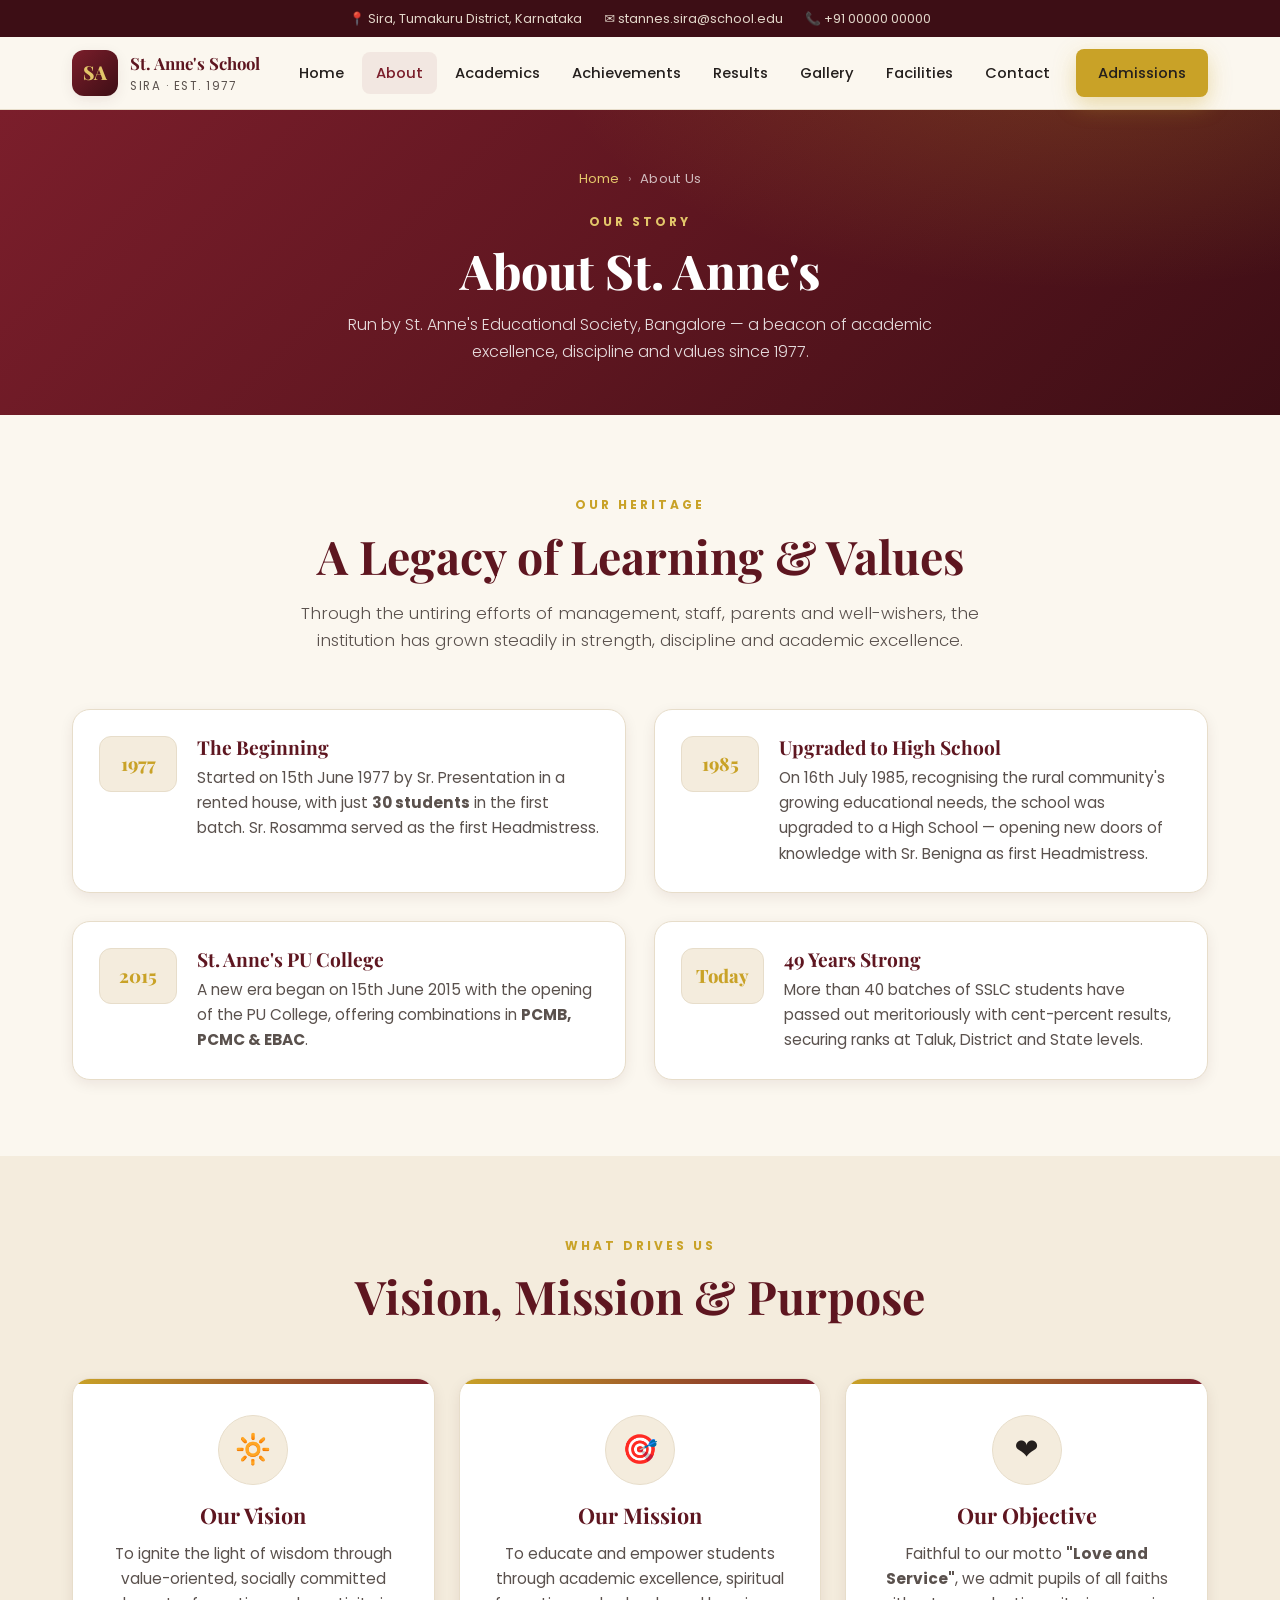
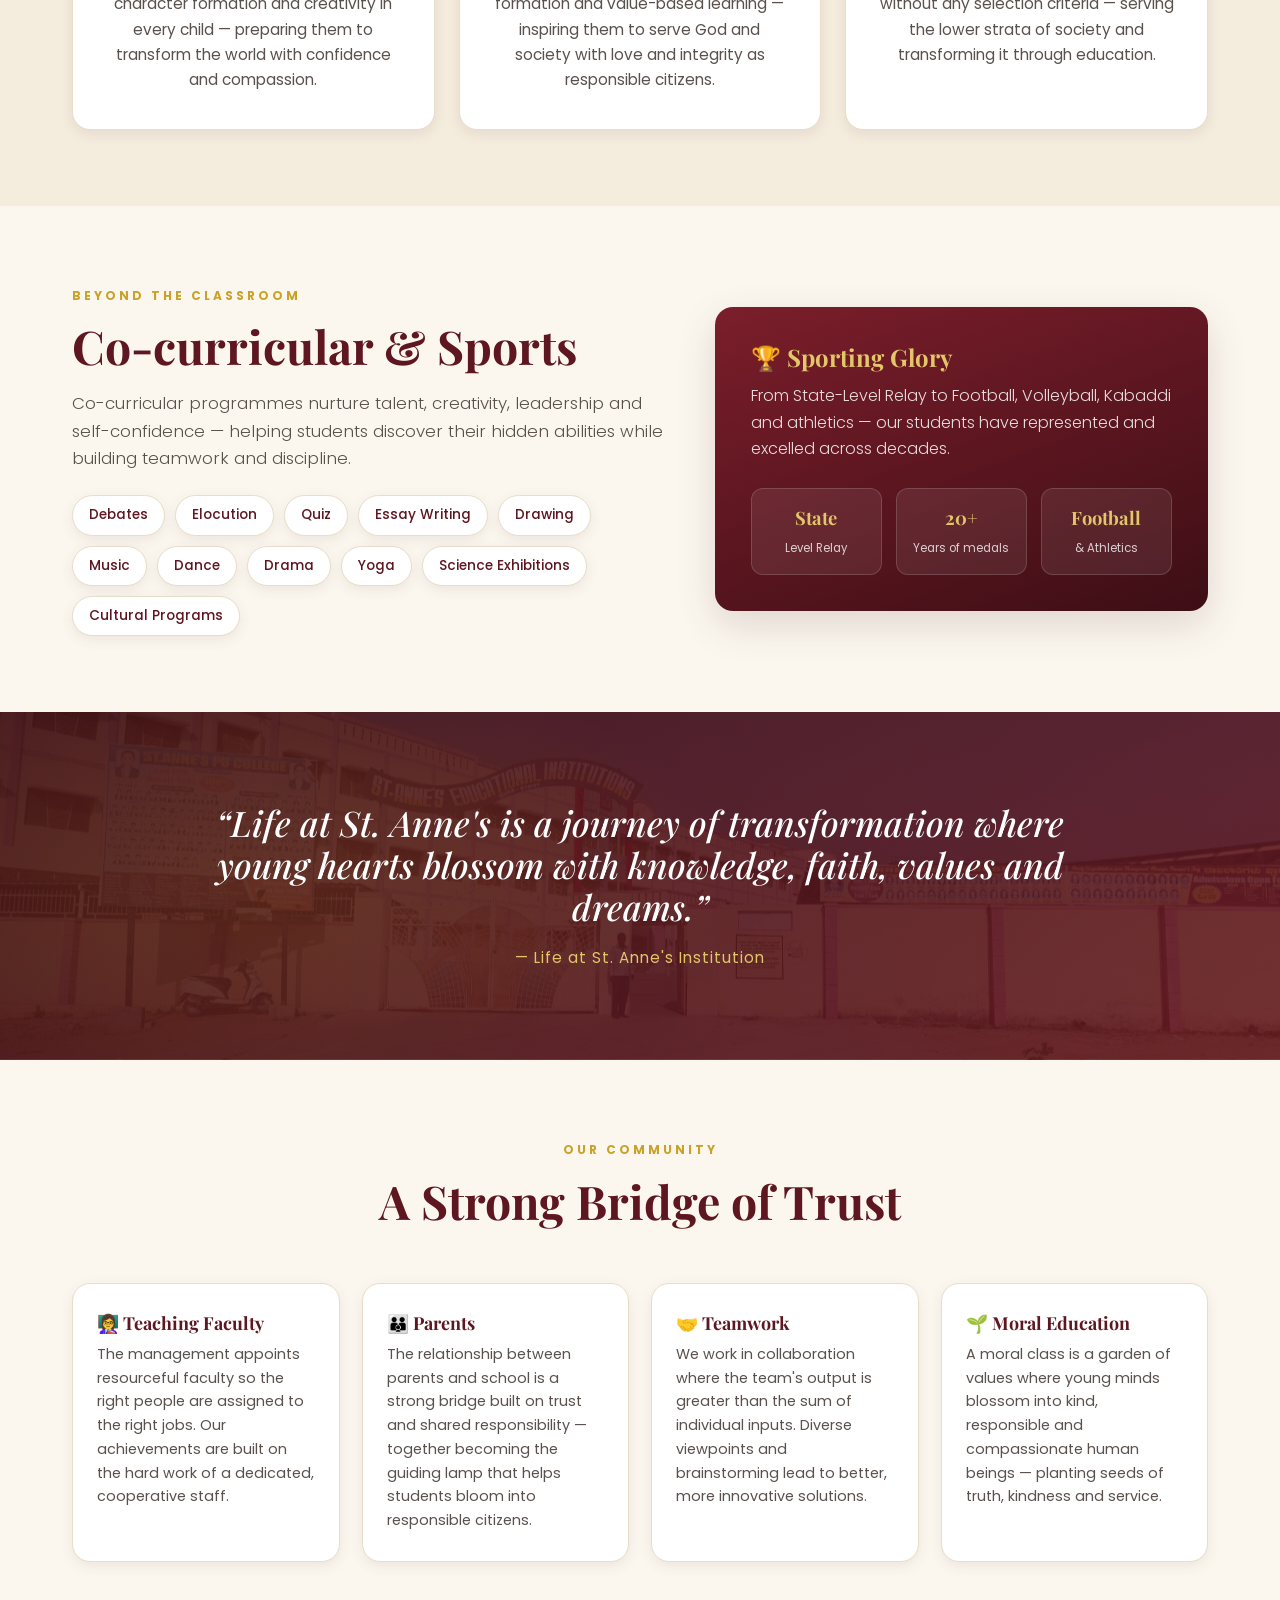
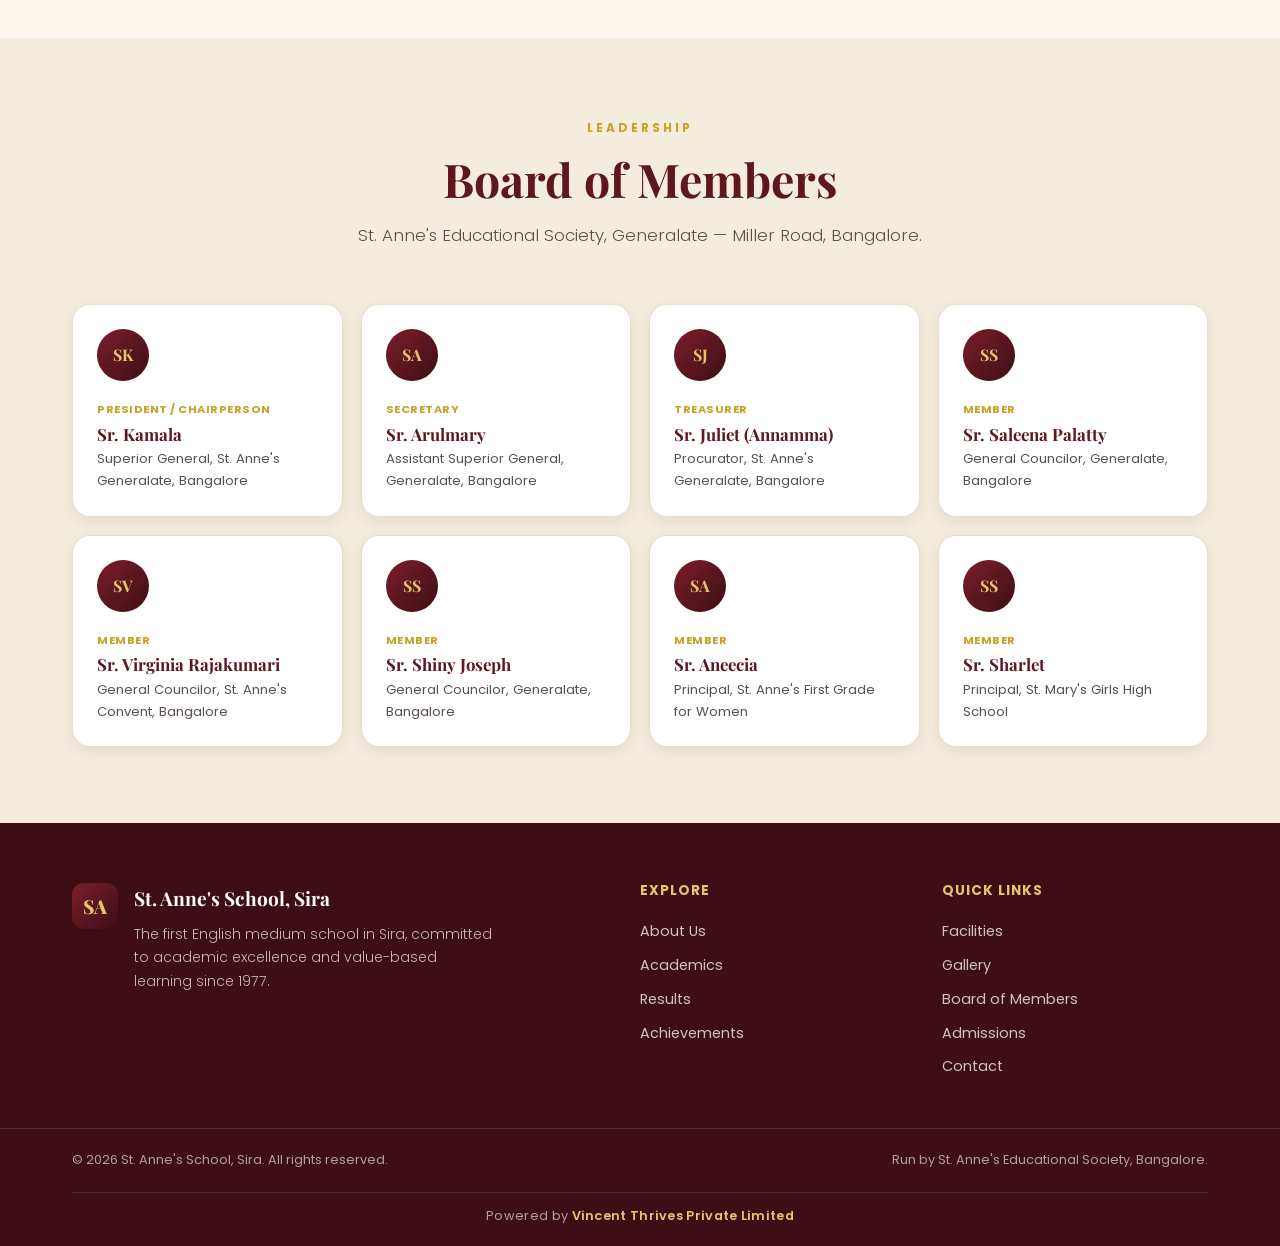
==== about.html @ 5caf05af "Shorten home into a concise landing; add dedicated About page - New about.html holds History, Vision" ====
<!DOCTYPE html>
<html lang="en">
<head>
  <meta charset="UTF-8" />
  <meta name="viewport" content="width=device-width, initial-scale=1.0" />
  <meta name="description" content="About St. Anne's School, Sira — our history since 1977, vision and mission, co-curricular life, community and board of members." />
  <meta name="theme-color" content="#7B1E2B" />
  <title>About Us | St. Anne's School, Sira</title>

  <link rel="icon" href="images/favicon.svg" type="image/svg+xml" />
  <link rel="preconnect" href="https://fonts.googleapis.com" />
  <link rel="preconnect" href="https://fonts.gstatic.com" crossorigin />
  <link href="https://fonts.googleapis.com/css2?family=Playfair+Display:wght@500;600;700;800&family=Poppins:wght@300;400;500;600;700&display=swap" rel="stylesheet" />
  <link rel="stylesheet" href="styles.css" />
</head>
<body>

  <div id="site-header"></div>

  <!-- ===== Page banner ===== -->
  <section class="page-banner">
    <div class="container">
      <nav class="crumb"><a href="index.html">Home</a><span>›</span>About Us</nav>
      <span class="eyebrow eyebrow--light">Our Story</span>
      <h1>About St. Anne's</h1>
      <p>Run by St. Anne's Educational Society, Bangalore — a beacon of academic
      excellence, discipline and values since 1977.</p>
    </div>
  </section>

  <!-- ===== History ===== -->
  <section class="section" id="about">
    <div class="container">
      <div class="section__head reveal">
        <span class="eyebrow">Our Heritage</span>
        <h2 class="section__title">A Legacy of Learning &amp; Values</h2>
        <p class="section__lead">
          Through the untiring efforts of management, staff, parents and well-wishers,
          the institution has grown steadily in strength, discipline and academic excellence.
        </p>
      </div>

      <div class="timeline">
        <div class="tl reveal">
          <div class="tl__year">1977</div>
          <div class="tl__body">
            <h3>The Beginning</h3>
            <p>Started on 15th June 1977 by Sr. Presentation in a rented house, with
            just <strong>30 students</strong> in the first batch. Sr. Rosamma served as the
            first Headmistress.</p>
          </div>
        </div>
        <div class="tl reveal">
          <div class="tl__year">1985</div>
          <div class="tl__body">
            <h3>Upgraded to High School</h3>
            <p>On 16th July 1985, recognising the rural community's growing educational
            needs, the school was upgraded to a High School — opening new doors of
            knowledge with Sr. Benigna as first Headmistress.</p>
          </div>
        </div>
        <div class="tl reveal">
          <div class="tl__year">2015</div>
          <div class="tl__body">
            <h3>St. Anne's PU College</h3>
            <p>A new era began on 15th June 2015 with the opening of the PU College,
            offering combinations in <strong>PCMB, PCMC &amp; EBAC</strong>.</p>
          </div>
        </div>
        <div class="tl reveal">
          <div class="tl__year">Today</div>
          <div class="tl__body">
            <h3>49 Years Strong</h3>
            <p>More than 40 batches of SSLC students have passed out meritoriously with
            cent-percent results, securing ranks at Taluk, District and State levels.</p>
          </div>
        </div>
      </div>
    </div>
  </section>

  <!-- ===== Vision / Mission / Objective ===== -->
  <section class="section section--tint" id="vision">
    <div class="container">
      <div class="section__head reveal">
        <span class="eyebrow">What Drives Us</span>
        <h2 class="section__title">Vision, Mission &amp; Purpose</h2>
      </div>
      <div class="vm-grid">
        <article class="vm reveal">
          <div class="vm__icon">🔆</div>
          <h3>Our Vision</h3>
          <p>To ignite the light of wisdom through value-oriented, socially committed
          character formation and creativity in every child — preparing them to
          transform the world with confidence and compassion.</p>
        </article>
        <article class="vm reveal">
          <div class="vm__icon">🎯</div>
          <h3>Our Mission</h3>
          <p>To educate and empower students through academic excellence, spiritual
          formation and value-based learning — inspiring them to serve God and society
          with love and integrity as responsible citizens.</p>
        </article>
        <article class="vm reveal">
          <div class="vm__icon">❤️</div>
          <h3>Our Objective</h3>
          <p>Faithful to our motto <strong>"Love and Service"</strong>, we admit pupils of
          all faiths without any selection criteria — serving the lower strata of
          society and transforming it through education.</p>
        </article>
      </div>
    </div>
  </section>

  <!-- ===== Co-curricular & Sports ===== -->
  <section class="section" id="cocurricular">
    <div class="container">
      <div class="split">
        <div class="reveal">
          <span class="eyebrow">Beyond the Classroom</span>
          <h2 class="section__title">Co-curricular &amp; Sports</h2>
          <p class="section__lead">Co-curricular programmes nurture talent, creativity,
          leadership and self-confidence — helping students discover their hidden
          abilities while building teamwork and discipline.</p>
          <ul class="chips">
            <li>Debates</li><li>Elocution</li><li>Quiz</li><li>Essay Writing</li>
            <li>Drawing</li><li>Music</li><li>Dance</li><li>Drama</li>
            <li>Yoga</li><li>Science Exhibitions</li><li>Cultural Programs</li>
          </ul>
        </div>
        <div class="sports-card reveal">
          <h3>🏆 Sporting Glory</h3>
          <p>From State-Level Relay to Football, Volleyball, Kabaddi and athletics — our
          students have represented and excelled across decades.</p>
          <div class="sports-stats">
            <div><strong>State</strong><span>Level Relay</span></div>
            <div><strong>20+</strong><span>Years of medals</span></div>
            <div><strong>Football</strong><span>&amp; Athletics</span></div>
          </div>
        </div>
      </div>
    </div>
  </section>

  <!-- ===== Quote / Life at St. Anne's ===== -->
  <section class="quote-band">
    <div class="container reveal">
      <blockquote>
        “Life at St. Anne's is a journey of transformation where young hearts blossom
        with knowledge, faith, values and dreams.”
      </blockquote>
      <cite>— Life at St. Anne's Institution</cite>
    </div>
  </section>

  <!-- ===== Pillars (Teaching / Parents / Teamwork) ===== -->
  <section class="section" id="community">
    <div class="container">
      <div class="section__head reveal">
        <span class="eyebrow">Our Community</span>
        <h2 class="section__title">A Strong Bridge of Trust</h2>
      </div>
      <div class="pillars">
        <article class="pillar reveal">
          <h3>👩‍🏫 Teaching Faculty</h3>
          <p>The management appoints resourceful faculty so the right people are assigned
          to the right jobs. Our achievements are built on the hard work of a dedicated,
          cooperative staff.</p>
        </article>
        <article class="pillar reveal">
          <h3>👪 Parents</h3>
          <p>The relationship between parents and school is a strong bridge built on
          trust and shared responsibility — together becoming the guiding lamp that helps
          students bloom into responsible citizens.</p>
        </article>
        <article class="pillar reveal">
          <h3>🤝 Teamwork</h3>
          <p>We work in collaboration where the team's output is greater than the sum of
          individual inputs. Diverse viewpoints and brainstorming lead to better, more
          innovative solutions.</p>
        </article>
        <article class="pillar reveal">
          <h3>🌱 Moral Education</h3>
          <p>A moral class is a garden of values where young minds blossom into kind,
          responsible and compassionate human beings — planting seeds of truth, kindness
          and service.</p>
        </article>
      </div>
    </div>
  </section>

  <!-- ===== Board of Members ===== -->
  <section class="section section--tint" id="board">
    <div class="container">
      <div class="section__head reveal">
        <span class="eyebrow">Leadership</span>
        <h2 class="section__title">Board of Members</h2>
        <p class="section__lead">St. Anne's Educational Society, Generalate — Miller Road, Bangalore.</p>
      </div>
      <div class="board-grid" id="boardGrid"><!-- rendered by JS --></div>
    </div>
  </section>

  <div id="site-footer"></div>

  <script src="layout.js"></script>
  <script src="script.js"></script>
</body>
</html>
---- styles.css ----
/* ===================================================================
   St. Anne's School, Sira — Stylesheet
   Palette: deep maroon + gold + cream. Mobile-first, fully responsive.
   =================================================================== */

:root {
  --maroon: #7b1e2b;
  --maroon-dark: #5e1620;
  --maroon-deep: #3d0e15;
  --gold: #c9a227;
  --gold-light: #e3c66a;
  --cream: #fbf7ef;
  --cream-2: #f4ecdd;
  --ink: #241f1d;
  --ink-soft: #5a514d;
  --white: #ffffff;
  --line: #e7ddca;
  --shadow-sm: 0 4px 14px rgba(61, 14, 21, 0.08);
  --shadow-md: 0 14px 40px rgba(61, 14, 21, 0.14);
  --radius: 18px;
  --radius-sm: 12px;
  --maxw: 1180px;
  --ease: cubic-bezier(0.22, 1, 0.36, 1);
}

* { margin: 0; padding: 0; box-sizing: border-box; }

html { scroll-behavior: smooth; scroll-padding-top: 96px; overflow-x: hidden; }

body {
  font-family: "Poppins", system-ui, -apple-system, sans-serif;
  color: var(--ink);
  background: var(--cream);
  line-height: 1.65;
  -webkit-font-smoothing: antialiased;
  overflow-x: hidden;
}

h1, h2, h3, h4, blockquote { font-family: "Playfair Display", Georgia, serif; line-height: 1.18; }

img { max-width: 100%; display: block; }
a { color: inherit; text-decoration: none; }

.container { width: 100%; max-width: var(--maxw); margin: 0 auto; padding: 0 22px; }

/* ---------- Buttons ---------- */
.btn {
  display: inline-flex; align-items: center; justify-content: center;
  gap: 8px; padding: 13px 26px; border-radius: 50px; font-weight: 600;
  font-size: 0.95rem; cursor: pointer; border: 2px solid transparent;
  transition: transform 0.25s var(--ease), box-shadow 0.25s var(--ease), background 0.25s, color 0.25s;
  font-family: inherit;
}
.btn--gold { background: var(--gold); color: var(--maroon-deep); box-shadow: 0 8px 22px rgba(201, 162, 39, 0.35); }
.btn--gold:hover { background: var(--gold-light); transform: translateY(-3px); box-shadow: 0 12px 28px rgba(201, 162, 39, 0.45); }
.btn--ghost { background: transparent; color: var(--white); border-color: rgba(255, 255, 255, 0.55); }
.btn--ghost:hover { background: rgba(255, 255, 255, 0.12); transform: translateY(-3px); }
.btn--block { width: 100%; }

/* ---------- Top bar ---------- */
.topbar { background: var(--maroon-deep); color: var(--cream-2); font-size: 0.8rem; }
.topbar__inner { display: flex; gap: 22px; justify-content: center; padding: 8px 22px; flex-wrap: wrap; }
.topbar__item { opacity: 0.9; }

/* ---------- Navbar ---------- */
.nav {
  position: sticky; top: 0; z-index: 100;
  background: rgba(251, 247, 239, 0.85);
  backdrop-filter: blur(12px); -webkit-backdrop-filter: blur(12px);
  border-bottom: 1px solid var(--line);
  transition: box-shadow 0.3s, background 0.3s;
}
.nav.is-scrolled { box-shadow: var(--shadow-sm); background: rgba(251, 247, 239, 0.96); }
.nav__inner { display: flex; align-items: center; justify-content: space-between; height: 72px; }

.brand { display: flex; align-items: center; gap: 12px; }
.brand__mark {
  width: 46px; height: 46px; flex: none; border-radius: 12px;
  display: grid; place-items: center; font-family: "Playfair Display", serif;
  font-weight: 800; font-size: 1.2rem; color: var(--gold-light);
  background: linear-gradient(135deg, var(--maroon) 0%, var(--maroon-deep) 100%);
  box-shadow: var(--shadow-sm); letter-spacing: 0.5px;
}
.brand__text strong { display: block; font-size: 1.05rem; color: var(--maroon-dark); font-family: "Playfair Display", serif; }
.brand__text small { display: block; font-size: 0.72rem; letter-spacing: 1.5px; text-transform: uppercase; color: var(--ink-soft); }

.nav__links { display: flex; align-items: center; gap: 4px; }
.nav__links a { padding: 9px 14px; font-size: 0.92rem; font-weight: 500; color: var(--ink); border-radius: 8px; transition: color 0.2s, background 0.2s; }
.nav__links a:not(.btn):hover, .nav__links a.is-active:not(.btn) { color: var(--maroon); background: rgba(123, 30, 43, 0.07); }
.nav__cta { margin-left: 8px; padding: 10px 20px !important; }

.nav__close { display: none; }
.nav__toggle { display: none; flex-direction: column; gap: 5px; background: none; border: 0; cursor: pointer; padding: 8px; }
.nav__toggle span { width: 26px; height: 2.5px; background: var(--maroon); border-radius: 2px; transition: transform 0.3s var(--ease), opacity 0.3s; }
.nav__toggle.is-open span:nth-child(1) { transform: translateY(7.5px) rotate(45deg); }
.nav__toggle.is-open span:nth-child(2) { opacity: 0; }
.nav__toggle.is-open span:nth-child(3) { transform: translateY(-7.5px) rotate(-45deg); }

/* ---------- Hero ---------- */
.hero {
  position: relative; min-height: 92vh; display: flex; align-items: center;
  color: var(--white); overflow: hidden;
  background-image:
    radial-gradient(1200px 600px at 80% -10%, rgba(201, 162, 39, 0.22), transparent 60%),
    linear-gradient(135deg, rgba(94, 22, 32, 0.93) 0%, rgba(94, 22, 32, 0.86) 45%, rgba(61, 14, 21, 0.92) 100%),
    url("images/gallery-2.jpg");
  background-size: cover;
  background-position: center;
  background-repeat: no-repeat;
}
@media (min-width: 992px) { .hero { background-attachment: scroll, scroll, fixed; } }
.hero__overlay {
  position: absolute; inset: 0;
  background-image:
    radial-gradient(circle at 12% 22%, rgba(255,255,255,0.08) 0 2px, transparent 3px),
    radial-gradient(circle at 88% 70%, rgba(255,255,255,0.06) 0 2px, transparent 3px);
  background-size: 26px 26px, 34px 34px;
  opacity: 0.5; pointer-events: none;
}
.hero__content { position: relative; z-index: 2; padding: 90px 22px; max-width: 880px; }
.hero__eyebrow {
  display: inline-block; letter-spacing: 3px; text-transform: uppercase;
  font-size: 0.78rem; font-weight: 600; color: var(--gold-light);
  border: 1px solid rgba(227, 198, 106, 0.5); padding: 7px 16px; border-radius: 50px; margin-bottom: 22px;
}
.hero__title { font-size: clamp(2.4rem, 6vw, 4.6rem); font-weight: 800; margin-bottom: 18px; text-shadow: 0 4px 30px rgba(0,0,0,0.25); }
.hero__sub { font-size: clamp(1rem, 2.2vw, 1.22rem); max-width: 640px; color: rgba(255,255,255,0.9); font-weight: 300; }
.hero__sub strong { color: var(--gold-light); font-weight: 600; }
.hero__cta { display: flex; gap: 14px; flex-wrap: wrap; margin: 32px 0 50px; }

.hero__stats { display: grid; grid-template-columns: repeat(4, 1fr); gap: 16px; max-width: 720px; }
.stat {
  background: rgba(255,255,255,0.08); border: 1px solid rgba(255,255,255,0.15);
  backdrop-filter: blur(6px); border-radius: var(--radius-sm); padding: 18px 10px; text-align: center;
}
.stat__num { display: block; font-family: "Playfair Display", serif; font-weight: 800; font-size: clamp(1.6rem, 4vw, 2.4rem); color: var(--gold-light); }
.stat__label { display: block; font-size: 0.74rem; letter-spacing: 0.5px; text-transform: uppercase; color: rgba(255,255,255,0.82); margin-top: 4px; }

.hero__scroll {
  position: absolute; bottom: 22px; left: 50%; transform: translateX(-50%); z-index: 2;
  width: 42px; height: 42px; border-radius: 50%; display: grid; place-items: center;
  border: 1px solid rgba(255,255,255,0.4); color: var(--white); font-size: 1.1rem;
  animation: bob 1.8s ease-in-out infinite;
}
@keyframes bob { 0%,100% { transform: translateX(-50%) translateY(0); } 50% { transform: translateX(-50%) translateY(8px); } }

/* ---------- Sections ---------- */
.section { padding: 76px 0; }
.section--tint { background: var(--cream-2); }
.section--dark {
  background:
    radial-gradient(900px 500px at 90% 0%, rgba(201,162,39,0.18), transparent 60%),
    linear-gradient(160deg, var(--maroon-dark), var(--maroon-deep));
  color: var(--white);
}
.section__head { max-width: 720px; margin: 0 auto 54px; text-align: center; }
.eyebrow {
  display: inline-block; letter-spacing: 3px; text-transform: uppercase; font-size: 0.75rem;
  font-weight: 700; color: var(--gold); margin-bottom: 14px;
}
.eyebrow--light { color: var(--gold-light); }
.section__title { font-size: clamp(1.9rem, 4vw, 2.9rem); font-weight: 700; color: var(--maroon-dark); }
.section__title--light { color: var(--white); }
.section__lead { margin-top: 16px; font-size: 1.05rem; color: var(--ink-soft); font-weight: 300; }
.section__lead--light { color: rgba(255,255,255,0.85); }

/* ---------- Timeline ---------- */
.timeline { display: grid; gap: 24px; position: relative; }
@media (min-width: 760px) {
  .timeline { grid-template-columns: 1fr 1fr; gap: 28px; }
}
.tl {
  display: flex; gap: 20px; align-items: flex-start; background: var(--white);
  border: 1px solid var(--line); border-radius: var(--radius); padding: 26px;
  box-shadow: var(--shadow-sm); transition: transform 0.3s var(--ease), box-shadow 0.3s;
}
.tl:hover { transform: translateY(-6px); box-shadow: var(--shadow-md); }
.tl__year {
  flex: none; font-family: "Playfair Display", serif; font-weight: 800; font-size: 1.15rem;
  color: var(--gold); background: var(--cream-2); border: 1px solid var(--line);
  border-radius: 12px; padding: 12px 14px; min-width: 78px; text-align: center;
}
.tl__body h3 { font-size: 1.2rem; color: var(--maroon-dark); margin-bottom: 6px; }
.tl__body p { color: var(--ink-soft); font-size: 0.96rem; }

/* ---------- Vision / Mission ---------- */
.vm-grid { display: grid; gap: 24px; grid-template-columns: 1fr; }
@media (min-width: 860px) { .vm-grid { grid-template-columns: repeat(3, 1fr); } }
.vm {
  background: var(--white); border-radius: var(--radius); padding: 36px 30px;
  border: 1px solid var(--line); box-shadow: var(--shadow-sm); text-align: center;
  position: relative; overflow: hidden; transition: transform 0.3s var(--ease), box-shadow 0.3s;
}
.vm::before { content: ""; position: absolute; inset: 0 0 auto; height: 5px; background: linear-gradient(90deg, var(--gold), var(--maroon)); }
.vm:hover { transform: translateY(-8px); box-shadow: var(--shadow-md); }
.vm__icon {
  width: 70px; height: 70px; margin: 0 auto 18px; border-radius: 50%; display: grid; place-items: center;
  font-size: 1.8rem; background: var(--cream-2); border: 1px solid var(--line);
}
.vm h3 { font-size: 1.35rem; color: var(--maroon-dark); margin-bottom: 12px; }
.vm p { color: var(--ink-soft); font-size: 0.96rem; }

/* ---------- Offer ---------- */
.offer-grid { display: grid; gap: 22px; grid-template-columns: 1fr; }
@media (min-width: 620px) { .offer-grid { grid-template-columns: repeat(2, 1fr); } }
@media (min-width: 980px) { .offer-grid { grid-template-columns: repeat(5, 1fr); } }
.offer {
  background: var(--white); border: 1px solid var(--line); border-radius: var(--radius);
  padding: 28px 22px; text-align: center; box-shadow: var(--shadow-sm);
  transition: transform 0.3s var(--ease), box-shadow 0.3s, border-color 0.3s;
}
.offer:hover { transform: translateY(-8px); box-shadow: var(--shadow-md); border-color: var(--gold); }
.offer__emoji { font-size: 2rem; }
.offer__num { font-family: "Playfair Display", serif; font-size: 0.8rem; letter-spacing: 2px; color: var(--gold); text-transform: uppercase; margin-top: 10px; }
.offer h3 { font-size: 1.12rem; color: var(--maroon-dark); margin: 6px 0; }
.offer p { font-size: 0.85rem; color: var(--ink-soft); }

/* ---------- Achievements / Ranks ---------- */
.ranks { display: grid; gap: 18px; grid-template-columns: 1fr; margin-bottom: 40px; }
@media (min-width: 640px) { .ranks { grid-template-columns: repeat(2, 1fr); } }
@media (min-width: 980px) { .ranks { grid-template-columns: repeat(5, 1fr); } }
.rank {
  background: rgba(255,255,255,0.06); border: 1px solid rgba(227,198,106,0.3);
  border-radius: var(--radius); padding: 24px 18px; text-align: center; position: relative;
  transition: transform 0.3s var(--ease), background 0.3s;
}
.rank:hover { transform: translateY(-6px); background: rgba(255,255,255,0.1); }
.rank__medal { font-size: 1.8rem; }
.rank__pos { display: block; font-family: "Playfair Display", serif; font-weight: 800; font-size: 1.5rem; color: var(--gold-light); margin: 6px 0 2px; }
.rank__name { display: block; font-weight: 600; font-size: 0.96rem; }
.rank__meta { display: block; font-size: 0.8rem; color: rgba(255,255,255,0.7); margin-top: 4px; }

.award {
  display: flex; align-items: center; justify-content: center; gap: 16px; flex-wrap: wrap;
  background: rgba(255,255,255,0.06); border: 1px solid rgba(227,198,106,0.3);
  border-radius: var(--radius); padding: 22px 28px; text-align: left;
}
.award strong { display: block; color: var(--gold-light); font-size: 1.05rem; }
.award span { font-size: 0.88rem; color: rgba(255,255,255,0.8); }
.award__icon { font-size: 1.8rem; }
.award__divider { width: 1px; height: 40px; background: rgba(255,255,255,0.2); }

/* ---------- Results table ---------- */
.tabs { display: flex; gap: 10px; justify-content: center; flex-wrap: wrap; margin-bottom: 30px; }
.tab {
  padding: 11px 22px; border-radius: 50px; border: 1.5px solid var(--line); background: var(--white);
  color: var(--ink-soft); font-weight: 600; font-size: 0.9rem; cursor: pointer; font-family: inherit;
  transition: all 0.25s var(--ease);
}
.tab:hover { border-color: var(--gold); color: var(--maroon); }
.tab.is-active { background: var(--maroon); color: var(--white); border-color: var(--maroon); box-shadow: var(--shadow-sm); }

.table-wrap {
  background: var(--white); border: 1px solid var(--line); border-radius: var(--radius);
  box-shadow: var(--shadow-sm); overflow: hidden; overflow-x: auto;
}
.rtable { width: 100%; border-collapse: collapse; min-width: 460px; }
.rtable thead th {
  background: var(--maroon); color: var(--cream); font-family: "Poppins", sans-serif;
  font-weight: 600; font-size: 0.82rem; text-transform: uppercase; letter-spacing: 0.5px;
  padding: 15px 16px; text-align: left; position: sticky; top: 0;
}
.rtable tbody td { padding: 13px 16px; border-top: 1px solid var(--line); font-size: 0.92rem; }
.rtable tbody tr:nth-child(even) { background: var(--cream); }
.rtable tbody tr:hover { background: var(--cream-2); }
.rtable .topper { font-weight: 600; color: var(--maroon-dark); }
.rtable .pct { font-weight: 700; color: var(--gold); }
.badge-rank {
  display: inline-block; font-size: 0.68rem; font-weight: 700; background: var(--gold);
  color: var(--maroon-deep); padding: 2px 8px; border-radius: 50px; margin-left: 6px; vertical-align: middle;
}

/* ---------- Facilities ---------- */
.fac-grid { display: grid; gap: 20px; grid-template-columns: 1fr; }
@media (min-width: 600px) { .fac-grid { grid-template-columns: repeat(2, 1fr); } }
@media (min-width: 940px) { .fac-grid { grid-template-columns: repeat(3, 1fr); } }
.fac {
  display: flex; gap: 16px; align-items: flex-start; background: var(--white);
  border: 1px solid var(--line); border-radius: var(--radius); padding: 24px;
  box-shadow: var(--shadow-sm); transition: transform 0.3s var(--ease), box-shadow 0.3s;
}
.fac:hover { transform: translateY(-6px); box-shadow: var(--shadow-md); }
.fac__icon { font-size: 1.7rem; flex: none; width: 52px; height: 52px; border-radius: 14px; display: grid; place-items: center; background: var(--cream-2); border: 1px solid var(--line); }
.fac h3 { font-size: 1.08rem; color: var(--maroon-dark); margin-bottom: 4px; }
.fac p { font-size: 0.9rem; color: var(--ink-soft); }

/* ---------- Split (co-curricular) ---------- */
.split { display: grid; gap: 40px; grid-template-columns: 1fr; align-items: center; }
@media (min-width: 880px) { .split { grid-template-columns: 1.1fr 0.9fr; } }
.chips { list-style: none; display: flex; flex-wrap: wrap; gap: 10px; margin-top: 22px; }
.chips li { background: var(--white); border: 1px solid var(--line); color: var(--maroon-dark); padding: 8px 16px; border-radius: 50px; font-size: 0.85rem; font-weight: 500; box-shadow: var(--shadow-sm); }
.sports-card {
  background: linear-gradient(160deg, var(--maroon), var(--maroon-deep)); color: var(--white);
  border-radius: var(--radius); padding: 36px; box-shadow: var(--shadow-md);
}
.sports-card h3 { font-size: 1.5rem; color: var(--gold-light); margin-bottom: 12px; }
.sports-card p { color: rgba(255,255,255,0.85); font-weight: 300; }
.sports-stats { display: grid; grid-template-columns: repeat(3, 1fr); gap: 14px; margin-top: 26px; }
.sports-stats div { background: rgba(255,255,255,0.08); border: 1px solid rgba(255,255,255,0.15); border-radius: 12px; padding: 14px 8px; text-align: center; }
.sports-stats strong { display: block; font-family: "Playfair Display", serif; font-size: 1.15rem; color: var(--gold-light); }
.sports-stats span { font-size: 0.72rem; color: rgba(255,255,255,0.78); }

/* ---------- Quote band ---------- */
.quote-band {
  position: relative;
  background-image:
    radial-gradient(800px 400px at 20% 50%, rgba(201,162,39,0.14), transparent 60%),
    linear-gradient(135deg, rgba(61,14,21,0.92), rgba(94,22,32,0.86)),
    url("images/gallery-4.jpg");
  background-size: cover; background-position: center; background-repeat: no-repeat;
  color: var(--white); padding: 90px 0; text-align: center;
}
.quote-band blockquote { font-size: clamp(1.4rem, 3.4vw, 2.2rem); font-weight: 500; max-width: 920px; margin: 0 auto; font-style: italic; }
.quote-band cite { display: block; margin-top: 18px; color: var(--gold-light); font-style: normal; letter-spacing: 1px; font-size: 0.95rem; }

/* ---------- Pillars ---------- */
.pillars { display: grid; gap: 22px; grid-template-columns: 1fr; }
@media (min-width: 600px) { .pillars { grid-template-columns: repeat(2, 1fr); } }
@media (min-width: 980px) { .pillars { grid-template-columns: repeat(4, 1fr); } }
.pillar { background: var(--white); border: 1px solid var(--line); border-radius: var(--radius); padding: 28px 24px; box-shadow: var(--shadow-sm); transition: transform 0.3s var(--ease), box-shadow 0.3s; }
.pillar:hover { transform: translateY(-6px); box-shadow: var(--shadow-md); }
.pillar h3 { font-size: 1.12rem; color: var(--maroon-dark); margin-bottom: 10px; }
.pillar p { font-size: 0.9rem; color: var(--ink-soft); }

/* ---------- Board ---------- */
.board-grid { display: grid; gap: 18px; grid-template-columns: 1fr; }
@media (min-width: 620px) { .board-grid { grid-template-columns: repeat(2, 1fr); } }
@media (min-width: 980px) { .board-grid { grid-template-columns: repeat(4, 1fr); } }
.bcard { background: var(--white); border: 1px solid var(--line); border-radius: var(--radius); padding: 24px; box-shadow: var(--shadow-sm); transition: transform 0.3s var(--ease), box-shadow 0.3s; }
.bcard:hover { transform: translateY(-6px); box-shadow: var(--shadow-md); }
.bcard__avatar { width: 52px; height: 52px; border-radius: 50%; display: grid; place-items: center; font-family: "Playfair Display", serif; font-weight: 700; color: var(--gold-light); background: linear-gradient(135deg, var(--maroon), var(--maroon-deep)); margin-bottom: 14px; }
.bcard__role { display: inline-block; font-size: 0.7rem; font-weight: 700; text-transform: uppercase; letter-spacing: 0.5px; color: var(--gold); margin-bottom: 6px; }
.bcard h3 { font-size: 1.05rem; color: var(--maroon-dark); margin-bottom: 4px; }
.bcard p { font-size: 0.82rem; color: var(--ink-soft); }

/* ---------- Contact ---------- */
.contact-grid { display: grid; gap: 30px; grid-template-columns: 1fr; }
@media (min-width: 880px) { .contact-grid { grid-template-columns: 1.1fr 0.9fr; } }
.contact-form { background: var(--white); border: 1px solid var(--line); border-radius: var(--radius); padding: 32px; box-shadow: var(--shadow-sm); }
.field { margin-bottom: 18px; }
.field-row { display: grid; gap: 16px; grid-template-columns: 1fr; }
@media (min-width: 520px) { .field-row { grid-template-columns: 1fr 1fr; } }
.field label { display: block; font-size: 0.82rem; font-weight: 600; color: var(--maroon-dark); margin-bottom: 7px; }
.field input, .field select, .field textarea {
  width: 100%; padding: 12px 14px; border: 1.5px solid var(--line); border-radius: var(--radius-sm);
  font-family: inherit; font-size: 0.92rem; color: var(--ink); background: var(--cream); transition: border-color 0.2s, box-shadow 0.2s;
}
.field input:focus, .field select:focus, .field textarea:focus { outline: none; border-color: var(--gold); box-shadow: 0 0 0 3px rgba(201,162,39,0.18); background: var(--white); }
.field textarea { resize: vertical; }
.form-note { margin-top: 14px; color: #1f7a3d; font-weight: 600; font-size: 0.9rem; text-align: center; }

.contact-info { background: linear-gradient(160deg, var(--maroon), var(--maroon-deep)); color: var(--white); border-radius: var(--radius); padding: 34px; box-shadow: var(--shadow-md); }
.contact-info h3 { font-size: 1.4rem; color: var(--gold-light); margin-bottom: 22px; }
.info-list { list-style: none; display: grid; gap: 18px; }
.info-list li { display: flex; gap: 14px; align-items: flex-start; }
.info-list span { font-size: 1.2rem; flex: none; }
.info-list strong { display: block; font-size: 0.82rem; text-transform: uppercase; letter-spacing: 0.5px; color: var(--gold-light); margin-bottom: 2px; }
.info-list div { font-size: 0.9rem; color: rgba(255,255,255,0.88); }
.info-quote { margin-top: 26px; padding-top: 22px; border-top: 1px solid rgba(255,255,255,0.18); }
.info-quote strong { display: block; font-family: "Playfair Display", serif; font-size: 1.3rem; color: var(--gold-light); }
.info-quote span { font-size: 0.85rem; color: rgba(255,255,255,0.78); }

/* ---------- Gallery carousel ---------- */
.carousel { position: relative; }
.carousel__track {
  display: flex; gap: 16px; overflow-x: auto; scroll-snap-type: x mandatory;
  scroll-behavior: smooth; padding: 6px 2px 14px; -webkit-overflow-scrolling: touch;
  scrollbar-width: none;
}
.carousel__track::-webkit-scrollbar { display: none; }
.carousel__btn {
  position: absolute; top: 50%; transform: translateY(-50%); z-index: 5;
  width: 48px; height: 48px; border-radius: 50%; border: 0; cursor: pointer;
  display: grid; place-items: center; font-size: 1.8rem; line-height: 1; color: var(--maroon);
  background: var(--white); box-shadow: var(--shadow-md); transition: background 0.2s, transform 0.2s, opacity 0.2s;
}
.carousel__btn:hover { background: var(--gold); color: var(--maroon-deep); }
.carousel__btn:active { transform: translateY(-50%) scale(0.94); }
.carousel__btn[hidden] { display: none; }
.carousel__btn--prev { left: -6px; }
.carousel__btn--next { right: -6px; }
.carousel__progress { height: 4px; background: var(--line); border-radius: 50px; overflow: hidden; margin-top: 6px; }
.carousel__bar { display: block; height: 100%; width: 20%; background: linear-gradient(90deg, var(--gold), var(--maroon)); border-radius: 50px; transition: width 0.2s, margin-left 0.2s; }

.gtile {
  position: relative; border: 0; padding: 0; cursor: pointer; overflow: hidden;
  border-radius: var(--radius-sm); background: var(--cream-2);
  box-shadow: var(--shadow-sm); display: block;
  flex: 0 0 auto; width: 78vw; max-width: 300px; aspect-ratio: 4 / 3; scroll-snap-align: start;
}
@media (min-width: 620px) { .gtile { width: 300px; } }
.gtile img {
  width: 100%; height: 100%; object-fit: cover; display: block;
  transition: transform 0.5s var(--ease);
}
.gtile::after {
  content: ""; position: absolute; inset: 0;
  background: linear-gradient(to top, rgba(61,14,21,0.55), transparent 55%);
  opacity: 0; transition: opacity 0.3s;
}
.gtile__cap {
  position: absolute; left: 0; right: 0; bottom: 0; z-index: 2; padding: 12px 14px;
  color: #fff; font-size: 0.82rem; font-weight: 500; text-align: left;
  transform: translateY(6px); opacity: 0; transition: transform 0.3s var(--ease), opacity 0.3s;
}
.gtile__zoom {
  position: absolute; top: 10px; right: 10px; z-index: 2; width: 34px; height: 34px;
  display: grid; place-items: center; border-radius: 50%; font-size: 1rem;
  background: rgba(251,247,239,0.92); color: var(--maroon); opacity: 0;
  transition: opacity 0.3s, transform 0.3s var(--ease); transform: scale(0.8);
}
.gtile:hover img, .gtile:focus-visible img { transform: scale(1.08); }
.gtile:hover::after, .gtile:focus-visible::after { opacity: 1; }
.gtile:hover .gtile__cap, .gtile:focus-visible .gtile__cap { opacity: 1; transform: none; }
.gtile:hover .gtile__zoom, .gtile:focus-visible .gtile__zoom { opacity: 1; transform: scale(1); }
.gtile:focus-visible { outline: 3px solid var(--gold); outline-offset: 2px; }

/* ---------- Lightbox ---------- */
.lightbox {
  position: fixed; inset: 0; z-index: 200; display: flex; align-items: center; justify-content: center;
  gap: 8px; padding: 24px; background: rgba(36, 10, 14, 0.92);
  backdrop-filter: blur(4px); -webkit-backdrop-filter: blur(4px);
  opacity: 0; visibility: hidden; transition: opacity 0.3s, visibility 0.3s;
}
.lightbox.is-open { opacity: 1; visibility: visible; }
.lightbox__figure { margin: 0; max-width: min(900px, 92vw); max-height: 86vh; text-align: center; }
.lightbox__img {
  max-width: 100%; max-height: 78vh; border-radius: var(--radius-sm);
  box-shadow: 0 24px 70px rgba(0,0,0,0.5); background: var(--cream-2);
  transform: scale(0.96); transition: transform 0.3s var(--ease);
}
.lightbox.is-open .lightbox__img { transform: scale(1); }
.lightbox__cap { margin-top: 14px; color: var(--cream); font-size: 0.95rem; letter-spacing: 0.3px; }
.lightbox__close, .lightbox__nav {
  border: 0; cursor: pointer; color: #fff; background: rgba(255,255,255,0.12);
  border-radius: 50%; display: grid; place-items: center; transition: background 0.2s, transform 0.2s;
}
.lightbox__close { position: absolute; top: 18px; right: 18px; width: 48px; height: 48px; font-size: 2rem; line-height: 1; }
.lightbox__nav { width: 52px; height: 52px; font-size: 2.2rem; line-height: 1; flex: none; }
.lightbox__close:hover, .lightbox__nav:hover { background: rgba(255,255,255,0.25); transform: scale(1.08); }
@media (max-width: 600px) {
  .lightbox { padding: 12px; }
  .lightbox__nav { position: absolute; bottom: 22px; width: 48px; height: 48px; }
  .lightbox__prev { left: 22px; }
  .lightbox__next { right: 22px; }
}

/* ---------- Page banner (sub-pages) ---------- */
.page-banner {
  position: relative; color: #fff; text-align: center; padding: 58px 0 50px; overflow: hidden;
  background:
    radial-gradient(900px 400px at 85% -20%, rgba(201,162,39,0.22), transparent 60%),
    linear-gradient(135deg, var(--maroon) 0%, var(--maroon-dark) 50%, var(--maroon-deep) 100%);
}
.page-banner .eyebrow { margin-bottom: 10px; }
.page-banner h1 { font-size: clamp(1.9rem, 5vw, 3rem); font-weight: 800; }
.page-banner p { max-width: 640px; margin: 14px auto 0; color: rgba(255,255,255,0.85); font-weight: 300; }
.crumb { font-size: 0.82rem; color: rgba(255,255,255,0.7); margin-bottom: 18px; letter-spacing: 0.3px; }
.crumb a { color: var(--gold-light); }
.crumb a:hover { text-decoration: underline; }
.crumb span { margin: 0 8px; opacity: 0.6; }

/* ---------- Explore cards (home) ---------- */
.explore-cards { display: grid; gap: 20px; grid-template-columns: 1fr; }
@media (min-width: 540px) { .explore-cards { grid-template-columns: repeat(2, 1fr); } }
@media (min-width: 920px) { .explore-cards { grid-template-columns: repeat(4, 1fr); } }
.ecard {
  display: block; background: var(--white); border: 1px solid var(--line); border-radius: var(--radius);
  padding: 30px 26px; box-shadow: var(--shadow-sm); position: relative; overflow: hidden;
  transition: transform 0.3s var(--ease), box-shadow 0.3s, border-color 0.3s;
}
.ecard::before { content: ""; position: absolute; inset: 0 0 auto; height: 5px; background: linear-gradient(90deg, var(--gold), var(--maroon)); }
.ecard:hover { transform: translateY(-8px); box-shadow: var(--shadow-md); border-color: var(--gold); }
.ecard__icon { font-size: 2rem; }
.ecard h3 { font-size: 1.3rem; color: var(--maroon-dark); margin: 12px 0 6px; }
.ecard p { font-size: 0.92rem; color: var(--ink-soft); }
.ecard__go { display: inline-block; margin-top: 14px; font-weight: 600; color: var(--maroon); transition: transform 0.2s var(--ease); }
.ecard:hover .ecard__go { transform: translateX(5px); }

/* ---------- Footer ---------- */
.footer { background: var(--maroon-deep); color: rgba(255,255,255,0.85); padding: 60px 0 0; }
.footer__inner { display: grid; gap: 36px; grid-template-columns: 1fr; padding-bottom: 44px; }
@media (min-width: 760px) { .footer__inner { grid-template-columns: 2fr 1fr 1fr; } }
.footer__brand { display: flex; gap: 16px; align-items: flex-start; }
.footer__brand strong { font-family: "Playfair Display", serif; font-size: 1.2rem; color: var(--white); }
.footer__brand p { font-size: 0.88rem; margin-top: 8px; color: rgba(255,255,255,0.7); max-width: 360px; font-weight: 300; }
.footer__links h4 { color: var(--gold-light); font-family: "Poppins", sans-serif; font-size: 0.85rem; text-transform: uppercase; letter-spacing: 1px; margin-bottom: 16px; }
.footer__links a { display: block; font-size: 0.9rem; padding: 5px 0; color: rgba(255,255,255,0.75); transition: color 0.2s, padding-left 0.2s; }
.footer__links a:hover { color: var(--gold-light); padding-left: 5px; }
.footer__bar { border-top: 1px solid rgba(255,255,255,0.12); padding: 20px 0; }
.footer__bar .container { display: flex; justify-content: space-between; gap: 12px; flex-wrap: wrap; font-size: 0.8rem; color: rgba(255,255,255,0.6); }
.footer__powered { width: 100%; text-align: center; margin-top: 10px; padding-top: 12px; border-top: 1px solid rgba(255,255,255,0.1); letter-spacing: 0.3px; }
.footer__powered strong { color: var(--gold-light); font-weight: 600; }

/* ---------- Back to top ---------- */
.to-top {
  position: fixed; bottom: 24px; right: 24px; z-index: 90; width: 48px; height: 48px;
  border-radius: 50%; background: var(--maroon); color: var(--gold-light); display: grid; place-items: center;
  font-size: 1.2rem; box-shadow: var(--shadow-md); opacity: 0; visibility: hidden;
  transform: translateY(12px); transition: opacity 0.3s, transform 0.3s, visibility 0.3s, background 0.3s;
}
.to-top.is-visible { opacity: 1; visibility: visible; transform: translateY(0); }
.to-top:hover { background: var(--maroon-deep); }

/* ---------- Reveal animation ---------- */
.reveal { opacity: 0; transform: translateY(28px); transition: opacity 0.7s var(--ease), transform 0.7s var(--ease); }
.reveal.is-visible { opacity: 1; transform: none; }

/* ---------- Mobile nav ---------- */
@media (max-width: 920px) {
  /* backdrop-filter creates a containing block for fixed children, which would
     trap the off-canvas panel inside the navbar — disable it on mobile.
     Raise the nav above the backdrop so the panel (its child) and the menu
     links sit on top of the dim overlay and stay clickable. */
  .nav, .nav.is-scrolled { backdrop-filter: none; -webkit-backdrop-filter: none; background: rgba(251, 247, 239, 0.98); z-index: 102; }
  .nav__toggle { display: flex; }
  .nav__links {
    position: fixed; top: 0; right: 0; bottom: 0; width: min(330px, 86vw); height: 100%;
    flex-direction: column; align-items: stretch; gap: 4px; padding: 80px 22px 28px;
    background: var(--cream); box-shadow: -20px 0 60px rgba(61,14,21,0.28);
    transform: translateX(100%); visibility: hidden;
    transition: transform 0.4s var(--ease), visibility 0.4s; z-index: 101; overflow-y: auto;
  }
  .nav__links.is-open { transform: translateX(0); visibility: visible; }
  .nav__links a { padding: 14px 16px; font-size: 1rem; border-radius: 10px; }
  .nav__cta { margin: 14px 0 0; text-align: center; }
  .nav__close {
    display: grid; place-items: center; position: absolute; top: 16px; right: 18px;
    width: 44px; height: 44px; border: 0; border-radius: 50%; cursor: pointer;
    background: rgba(123, 30, 43, 0.08); color: var(--maroon);
    font-size: 1.9rem; line-height: 1; transition: background 0.2s;
  }
  .nav__close:hover { background: rgba(123, 30, 43, 0.16); }
  .nav-backdrop {
    position: fixed; inset: 0; background: rgba(61, 14, 21, 0.5); z-index: 100;
    opacity: 0; visibility: hidden; transition: opacity 0.3s, visibility 0.3s;
  }
  .nav-backdrop.is-open { opacity: 1; visibility: visible; }
  body.nav-open { overflow: hidden; }
}

@media (max-width: 540px) {
  .section { padding: 64px 0; }
  .hero__stats { grid-template-columns: repeat(2, 1fr); }
  .topbar__item--hide { display: none; }
  .footer__bar .container { justify-content: center; text-align: center; }
}

@media (prefers-reduced-motion: reduce) {
  * { scroll-behavior: auto !important; }
  .reveal { opacity: 1 !important; transform: none !important; transition: none; }
  .hero__scroll { animation: none; }
}
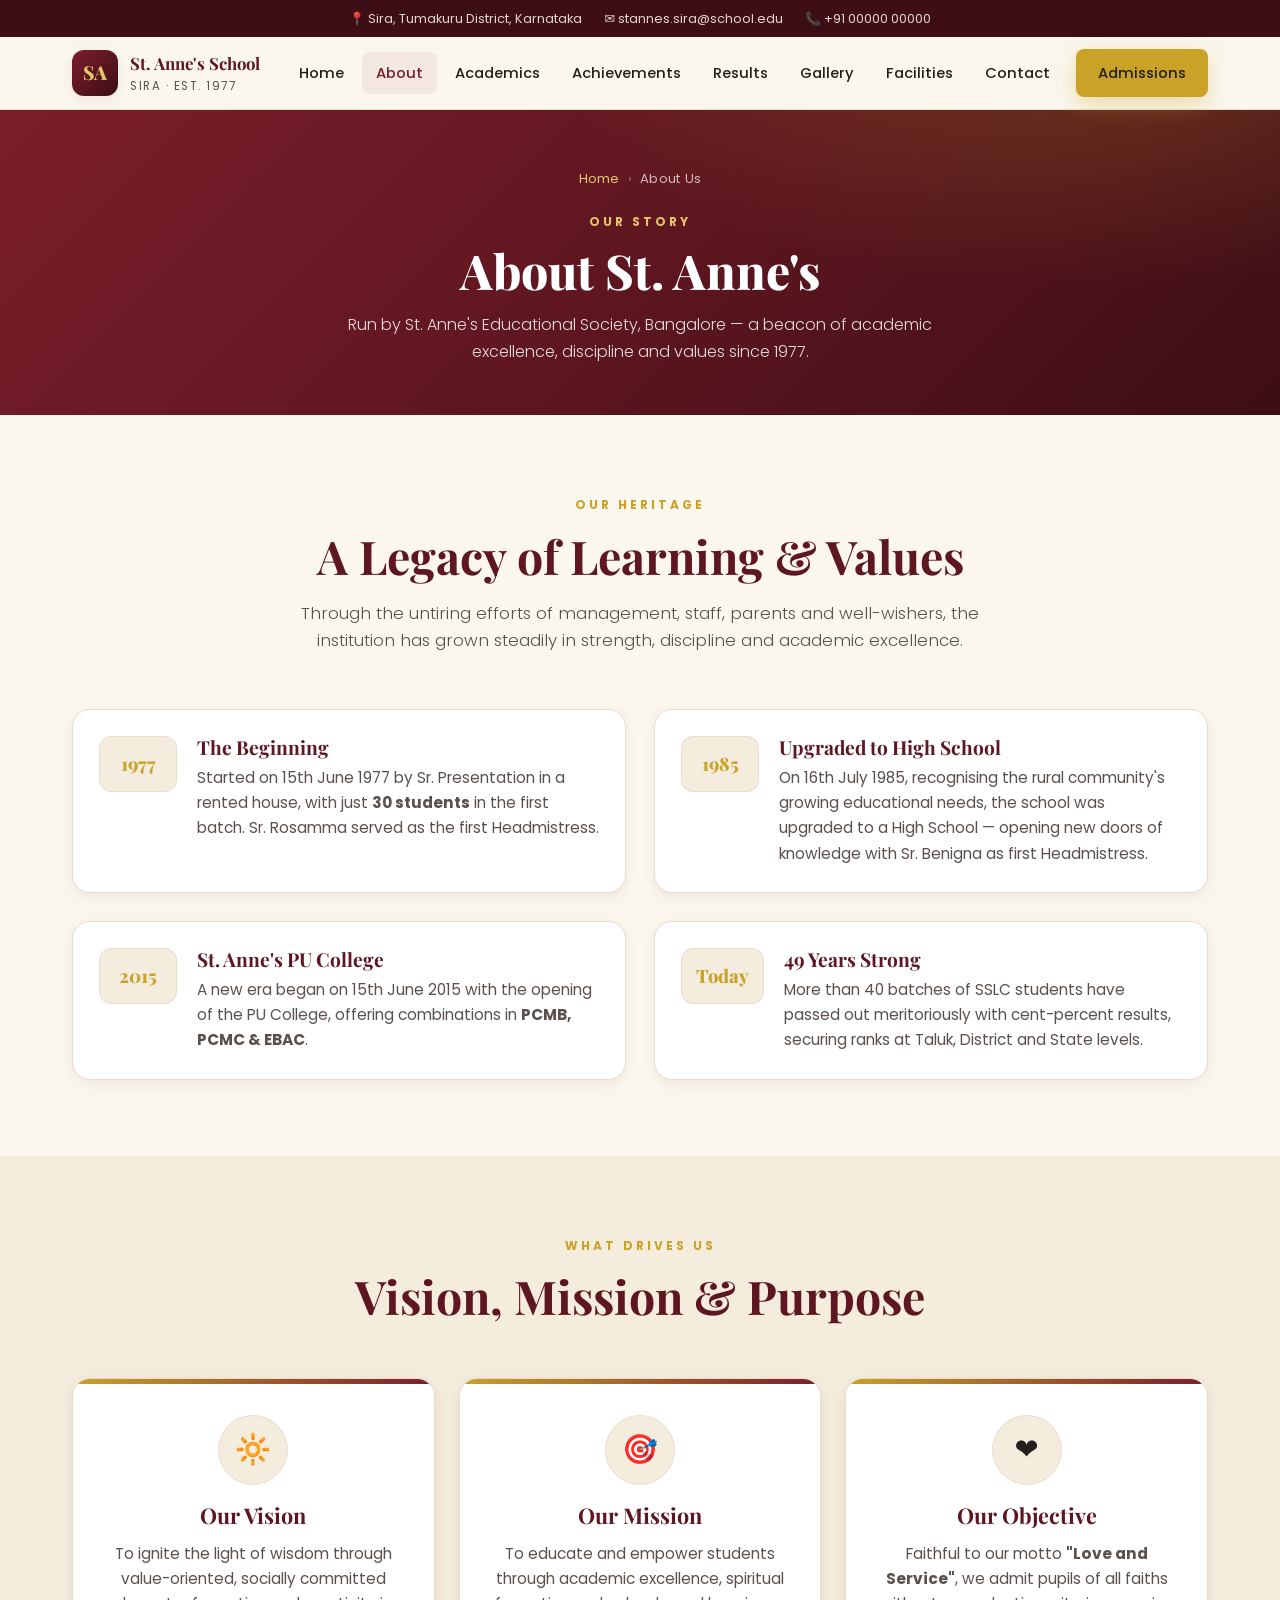
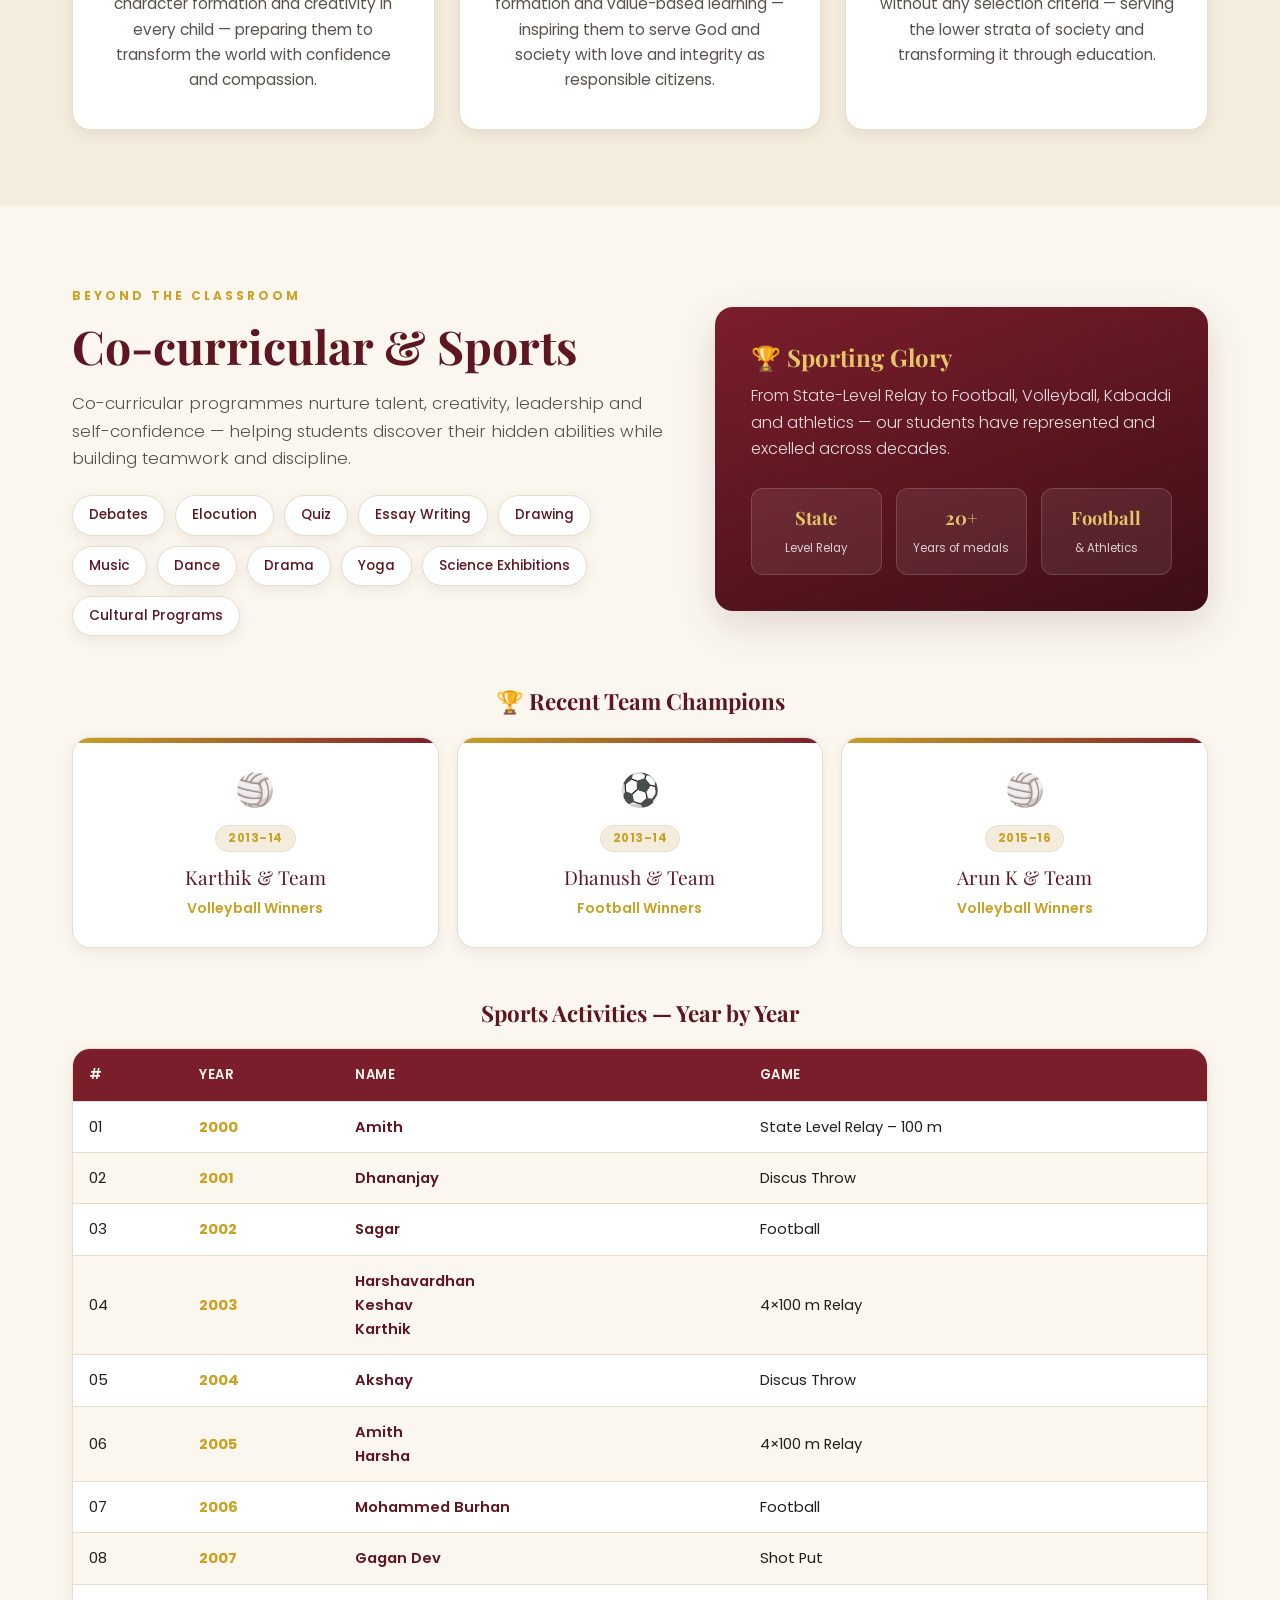
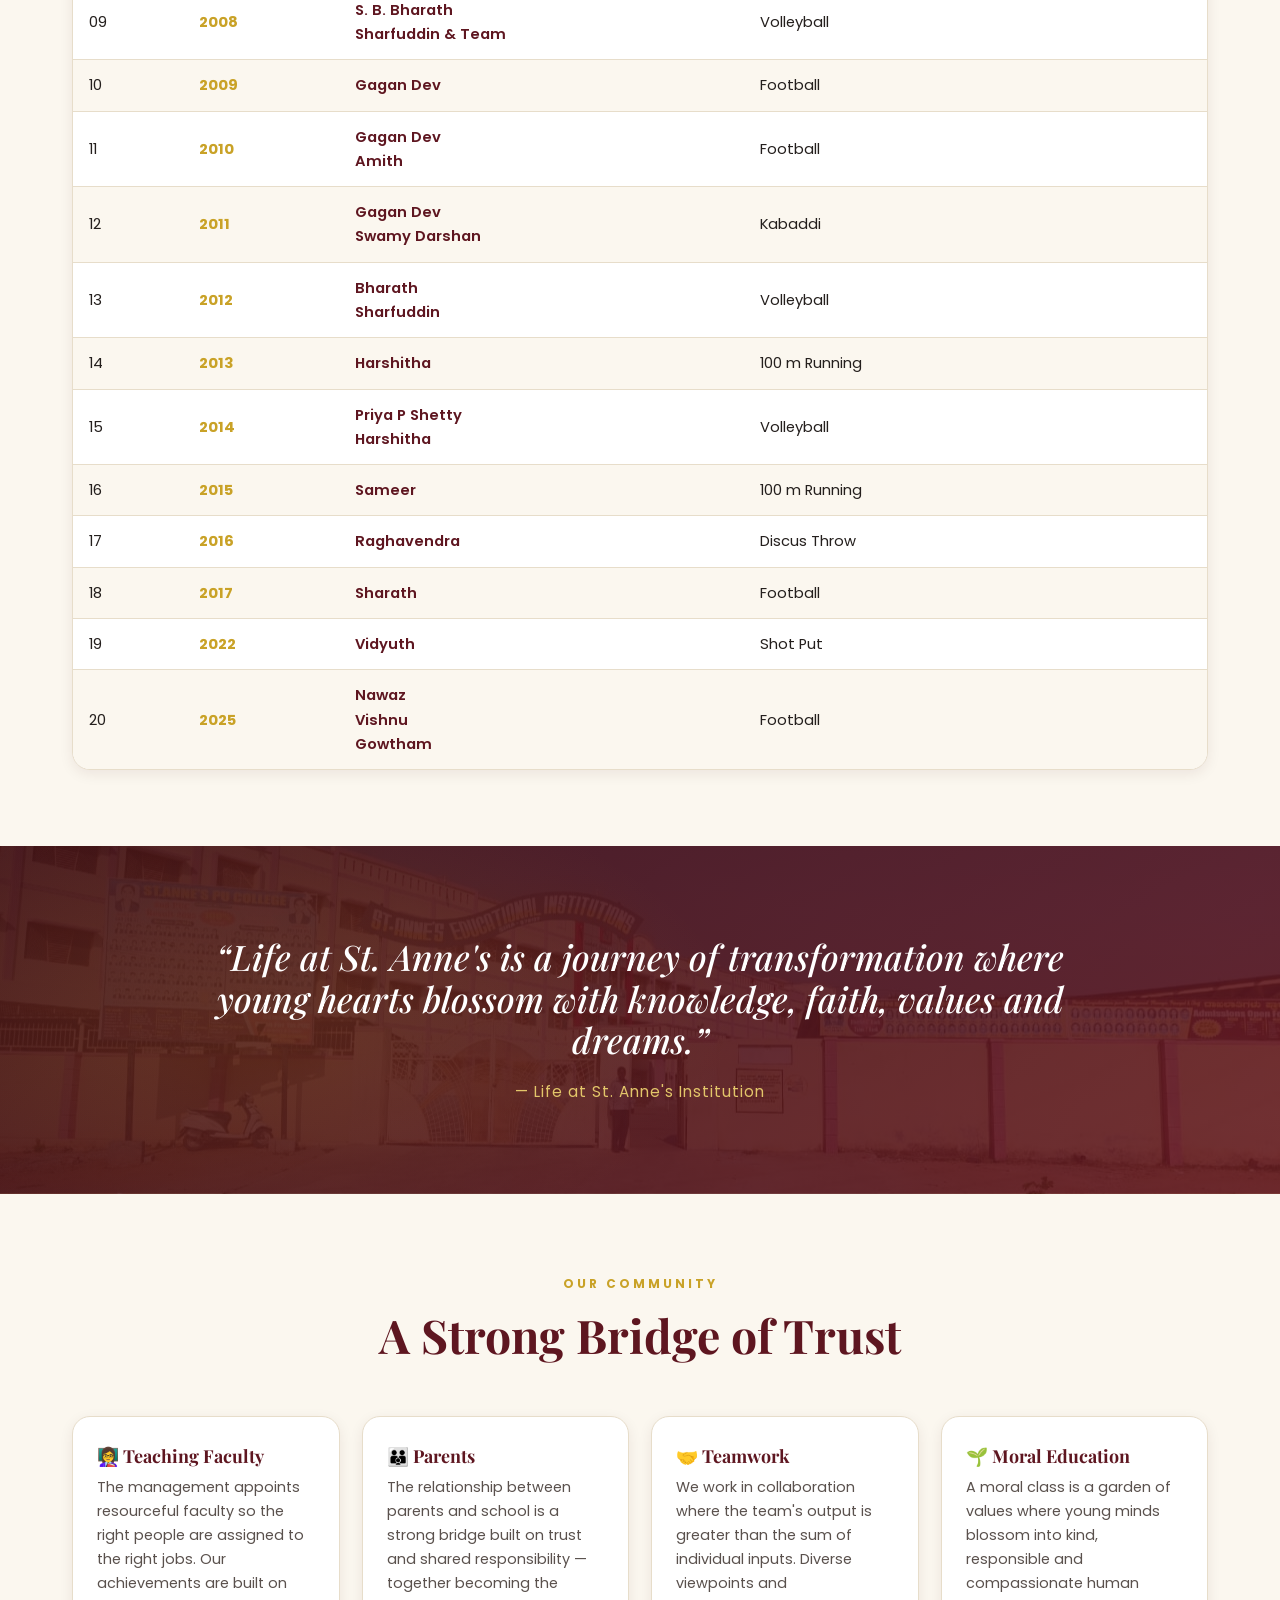
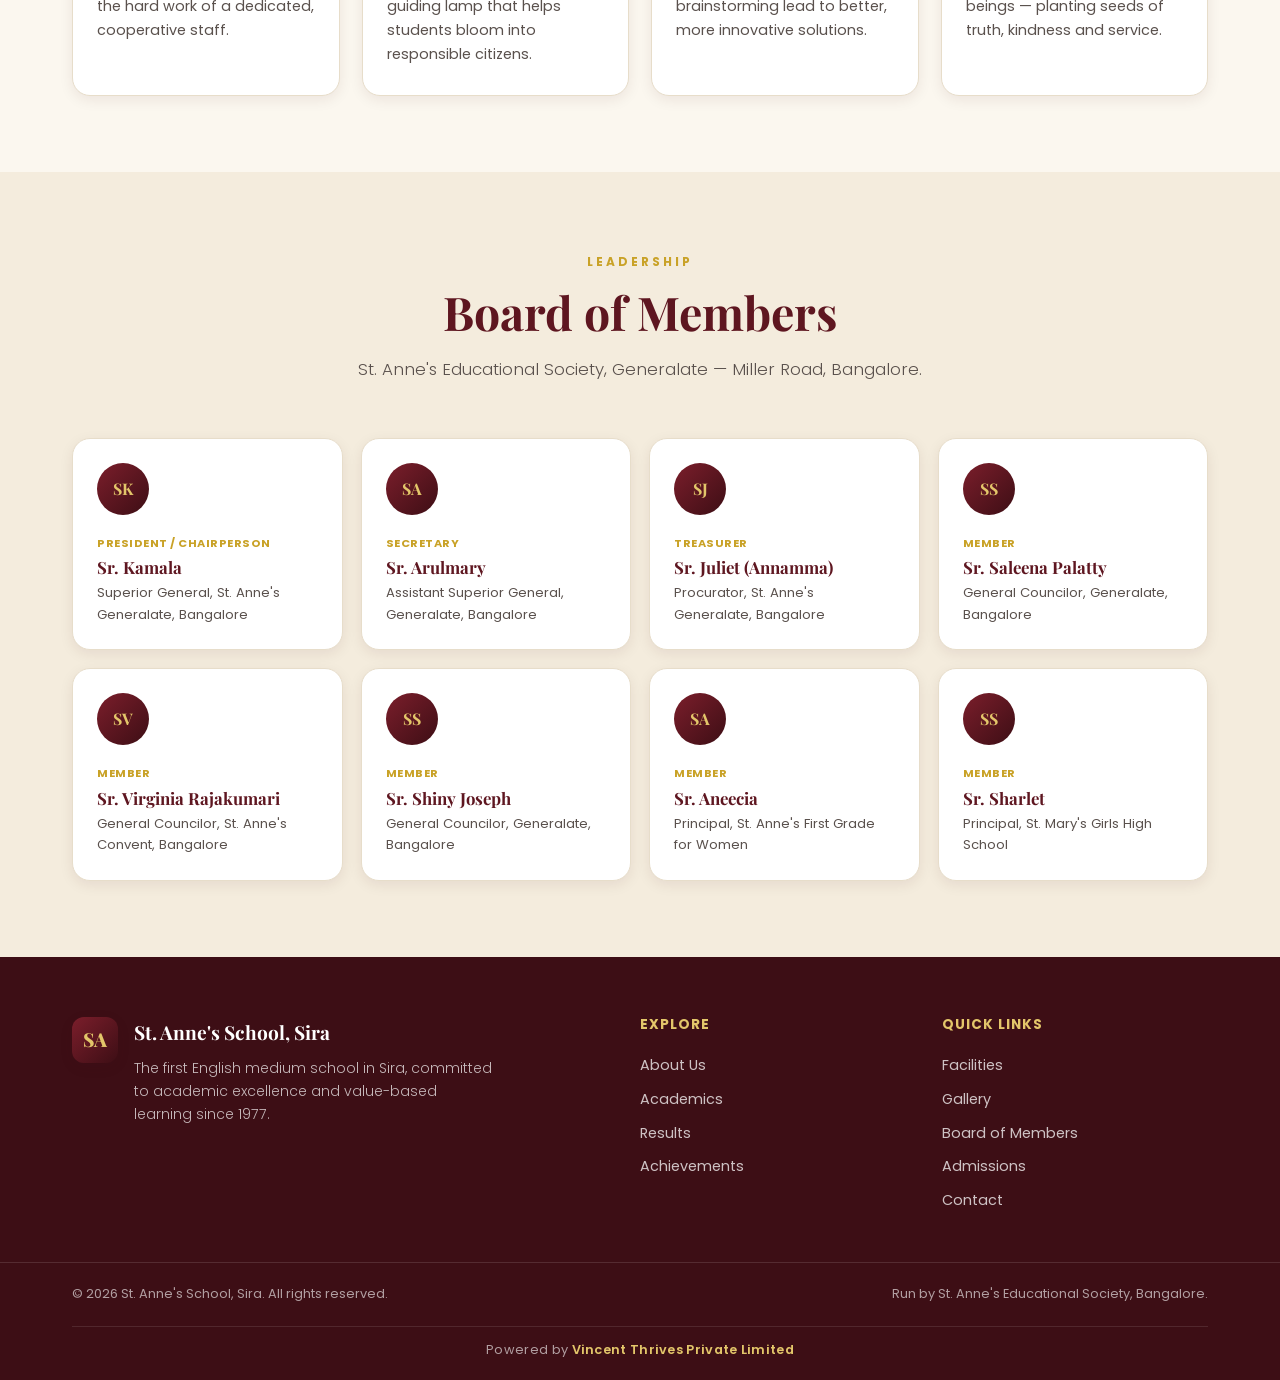
==== commit 6c83e443: "Add team champions and full sports activities table (About page) - Recent Team Champions cards: Kart" ====
--- a/about.html
+++ b/about.html
@@ -139,6 +139,26 @@
           </div>
         </div>
       </div>
+
+      <!-- Team champions -->
+      <h3 class="sports-extra__title reveal">🏆 Recent Team Champions</h3>
+      <div class="champions" id="championsGrid"><!-- rendered by JS --></div>
+
+      <!-- Sports activities table -->
+      <h3 class="sports-extra__title reveal">Sports Activities — Year by Year</h3>
+      <div class="table-wrap reveal">
+        <table class="rtable">
+          <thead>
+            <tr>
+              <th>#</th>
+              <th>Year</th>
+              <th>Name</th>
+              <th>Game</th>
+            </tr>
+          </thead>
+          <tbody id="sportsBody"><!-- rendered by JS --></tbody>
+        </table>
+      </div>
     </div>
   </section>
 
--- a/styles.css
+++ b/styles.css
@@ -299,6 +299,29 @@
 .sports-stats div { background: rgba(255,255,255,0.08); border: 1px solid rgba(255,255,255,0.15); border-radius: 12px; padding: 14px 8px; text-align: center; }
 .sports-stats strong { display: block; font-family: "Playfair Display", serif; font-size: 1.15rem; color: var(--gold-light); }
 .sports-stats span { font-size: 0.72rem; color: rgba(255,255,255,0.78); }
+
+/* ---------- Sports champions + table ---------- */
+.sports-extra__title {
+  text-align: center; font-size: 1.4rem; color: var(--maroon-dark);
+  margin: 52px 0 22px;
+}
+.champions { display: grid; gap: 18px; grid-template-columns: 1fr; }
+@media (min-width: 680px) { .champions { grid-template-columns: repeat(3, 1fr); } }
+.champion {
+  background: var(--white); border: 1px solid var(--line); border-radius: var(--radius);
+  padding: 26px 22px; text-align: center; box-shadow: var(--shadow-sm);
+  transition: transform 0.3s var(--ease), box-shadow 0.3s; position: relative; overflow: hidden;
+}
+.champion::before { content: ""; position: absolute; inset: 0 0 auto; height: 5px; background: linear-gradient(90deg, var(--gold), var(--maroon)); }
+.champion:hover { transform: translateY(-6px); box-shadow: var(--shadow-md); }
+.champion__medal { font-size: 2rem; }
+.champion__year {
+  display: inline-block; font-size: 0.72rem; font-weight: 700; letter-spacing: 0.5px;
+  color: var(--gold); background: var(--cream-2); border: 1px solid var(--line);
+  padding: 3px 12px; border-radius: 50px; margin: 8px 0 10px;
+}
+.champion__team { font-family: "Playfair Display", serif; font-size: 1.2rem; color: var(--maroon-dark); }
+.champion__game { display: block; font-size: 0.88rem; font-weight: 600; color: var(--gold); margin-top: 4px; }
 
 /* ---------- Quote band ---------- */
 .quote-band {
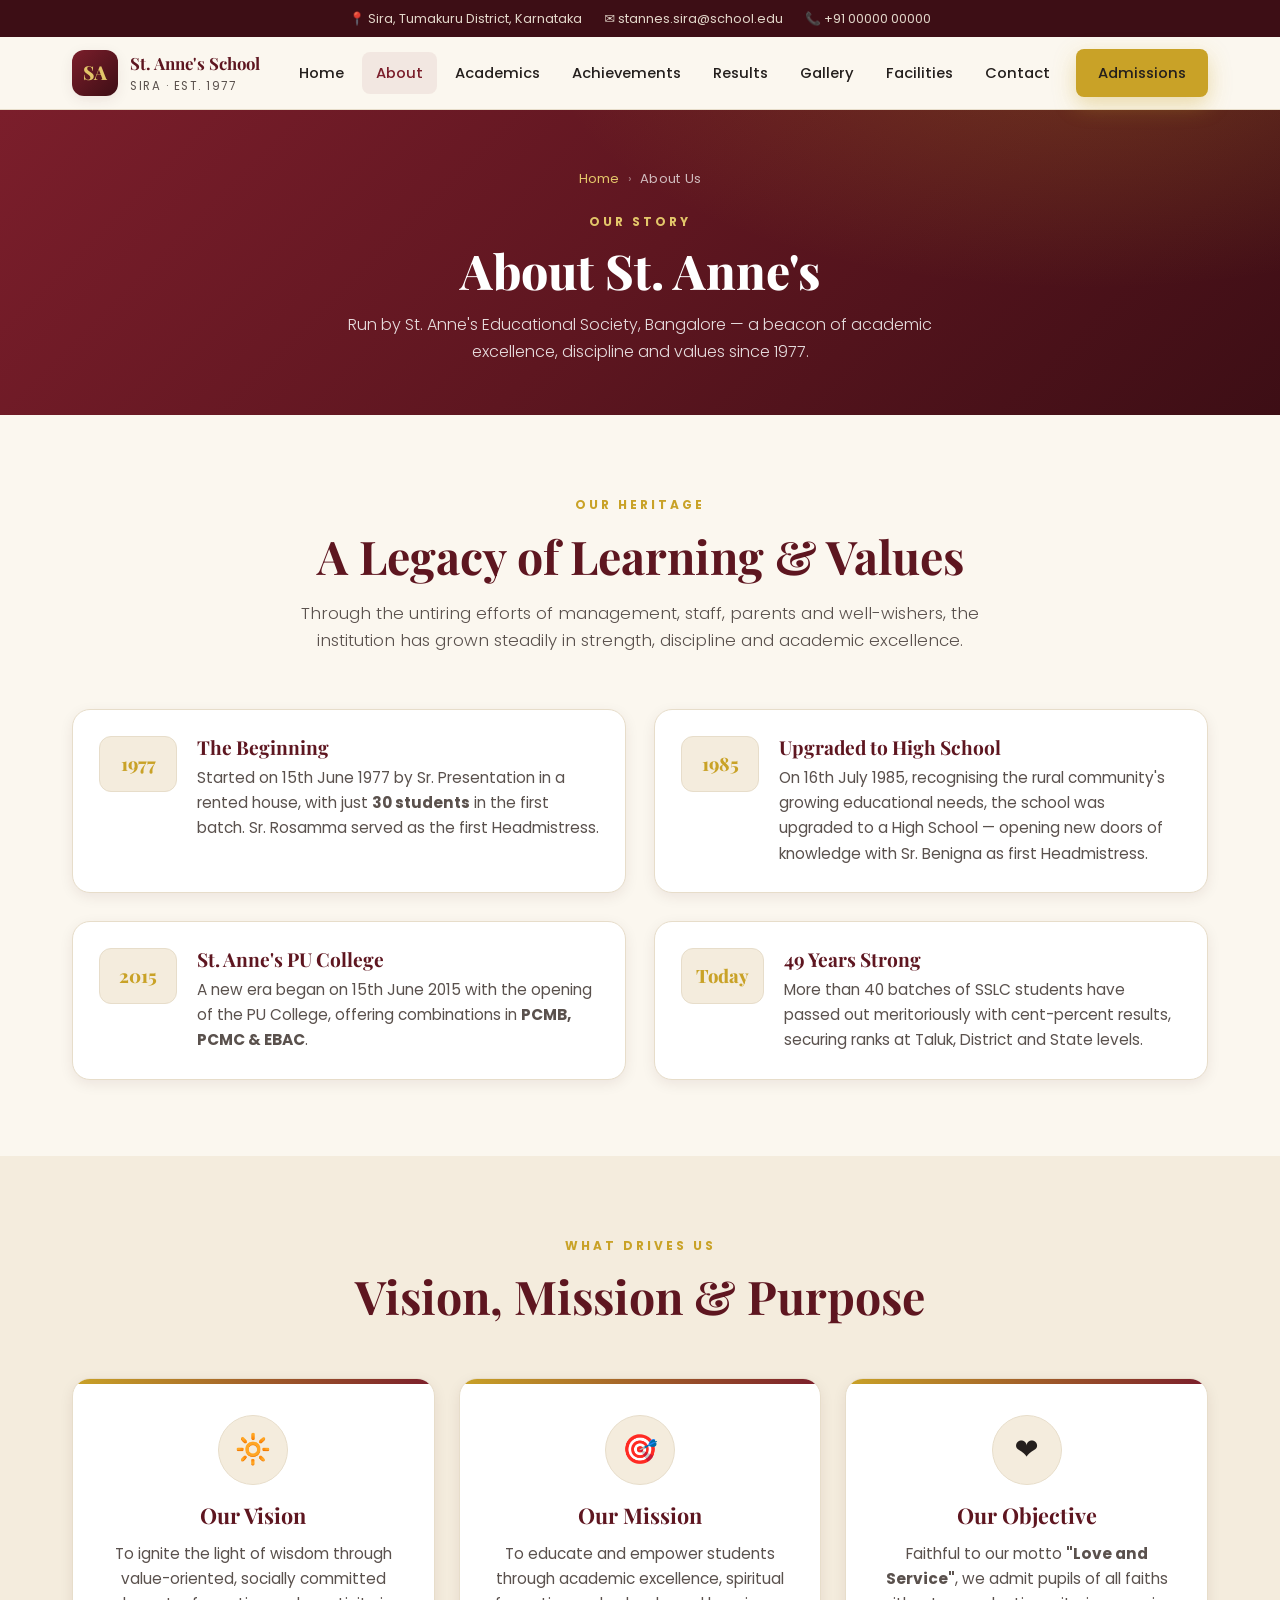
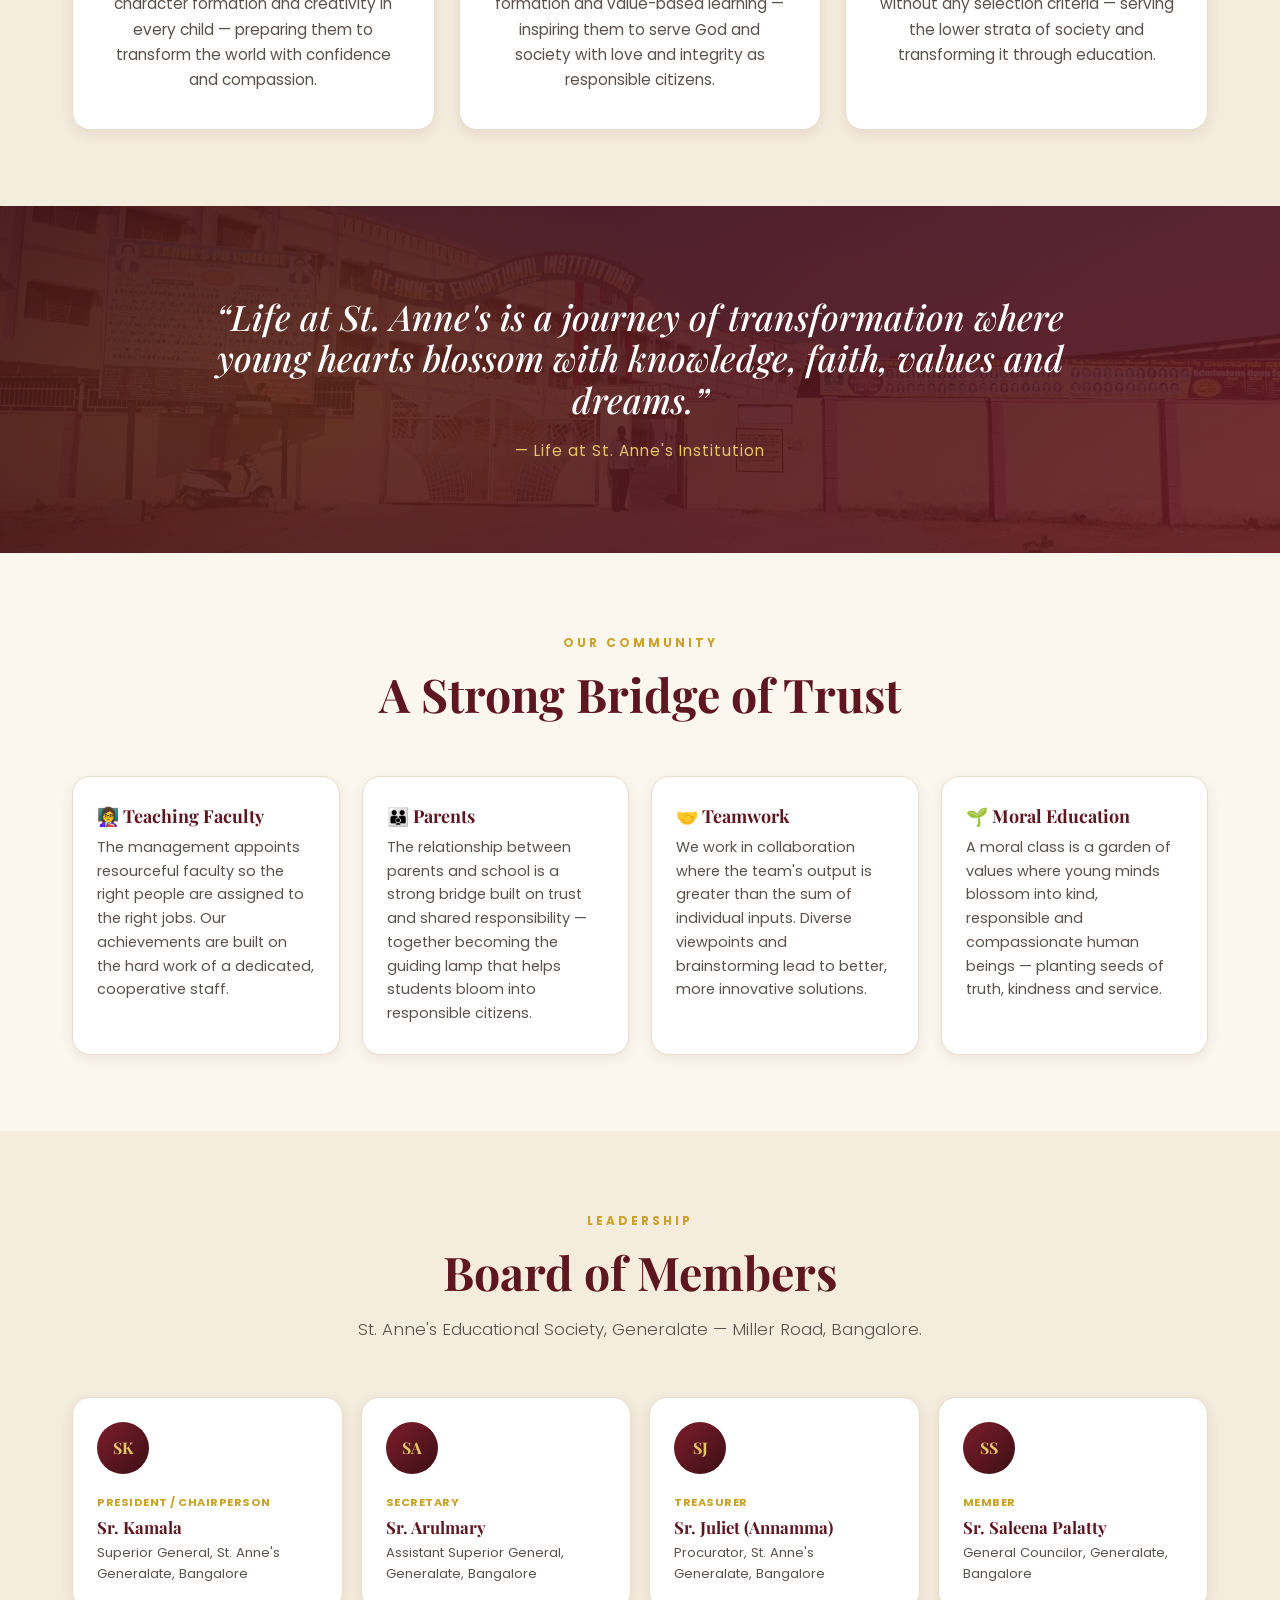
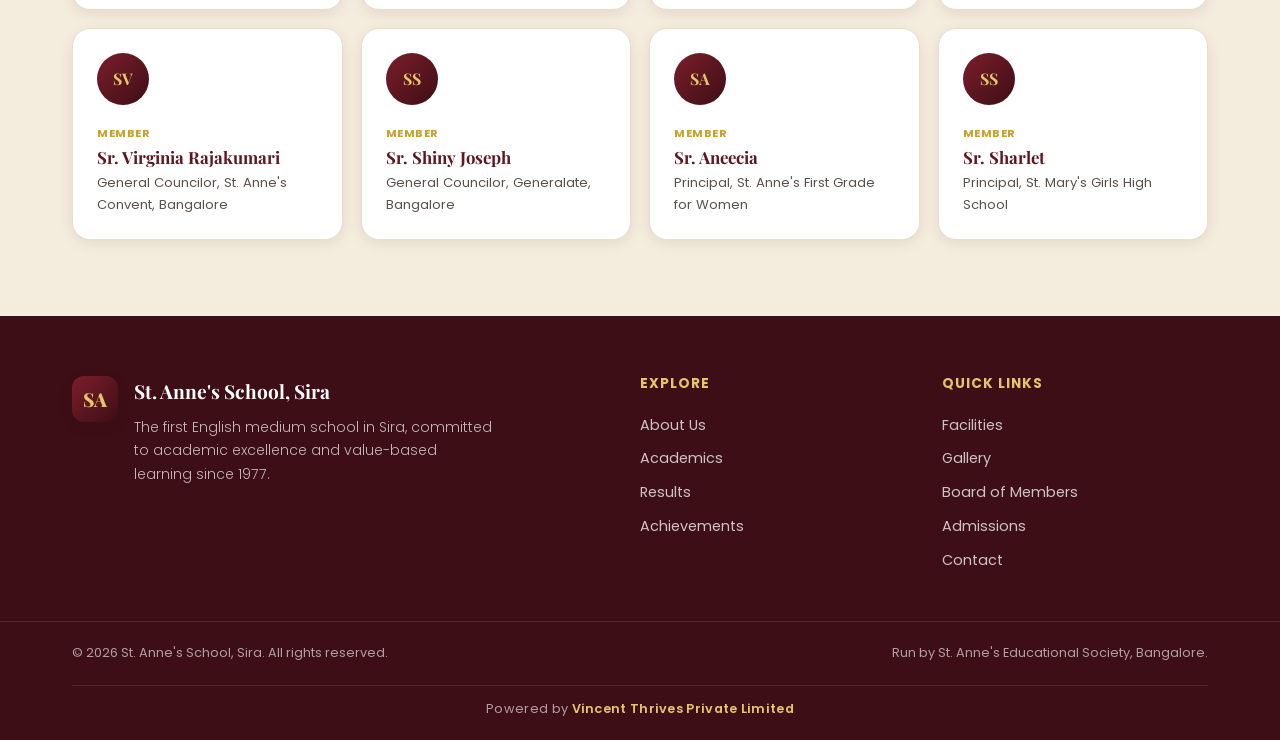
==== commit 758e81b3: "Move Co-curricular & Sports to Achievements; sports as cards not table - Removed the Co-curricular &" ====
--- a/about.html
+++ b/about.html
@@ -112,56 +112,6 @@
     </div>
   </section>
 
-  <!-- ===== Co-curricular & Sports ===== -->
-  <section class="section" id="cocurricular">
-    <div class="container">
-      <div class="split">
-        <div class="reveal">
-          <span class="eyebrow">Beyond the Classroom</span>
-          <h2 class="section__title">Co-curricular &amp; Sports</h2>
-          <p class="section__lead">Co-curricular programmes nurture talent, creativity,
-          leadership and self-confidence — helping students discover their hidden
-          abilities while building teamwork and discipline.</p>
-          <ul class="chips">
-            <li>Debates</li><li>Elocution</li><li>Quiz</li><li>Essay Writing</li>
-            <li>Drawing</li><li>Music</li><li>Dance</li><li>Drama</li>
-            <li>Yoga</li><li>Science Exhibitions</li><li>Cultural Programs</li>
-          </ul>
-        </div>
-        <div class="sports-card reveal">
-          <h3>🏆 Sporting Glory</h3>
-          <p>From State-Level Relay to Football, Volleyball, Kabaddi and athletics — our
-          students have represented and excelled across decades.</p>
-          <div class="sports-stats">
-            <div><strong>State</strong><span>Level Relay</span></div>
-            <div><strong>20+</strong><span>Years of medals</span></div>
-            <div><strong>Football</strong><span>&amp; Athletics</span></div>
-          </div>
-        </div>
-      </div>
-
-      <!-- Team champions -->
-      <h3 class="sports-extra__title reveal">🏆 Recent Team Champions</h3>
-      <div class="champions" id="championsGrid"><!-- rendered by JS --></div>
-
-      <!-- Sports activities table -->
-      <h3 class="sports-extra__title reveal">Sports Activities — Year by Year</h3>
-      <div class="table-wrap reveal">
-        <table class="rtable">
-          <thead>
-            <tr>
-              <th>#</th>
-              <th>Year</th>
-              <th>Name</th>
-              <th>Game</th>
-            </tr>
-          </thead>
-          <tbody id="sportsBody"><!-- rendered by JS --></tbody>
-        </table>
-      </div>
-    </div>
-  </section>
-
   <!-- ===== Quote / Life at St. Anne's ===== -->
   <section class="quote-band">
     <div class="container reveal">
--- a/styles.css
+++ b/styles.css
@@ -103,7 +103,7 @@
   background-image:
     radial-gradient(1200px 600px at 80% -10%, rgba(201, 162, 39, 0.22), transparent 60%),
     linear-gradient(135deg, rgba(94, 22, 32, 0.93) 0%, rgba(94, 22, 32, 0.86) 45%, rgba(61, 14, 21, 0.92) 100%),
-    url("images/gallery-2.jpg");
+    url("images/gallery-3.jpg");
   background-size: cover;
   background-position: center;
   background-repeat: no-repeat;
@@ -322,6 +322,23 @@
 }
 .champion__team { font-family: "Playfair Display", serif; font-size: 1.2rem; color: var(--maroon-dark); }
 .champion__game { display: block; font-size: 0.88rem; font-weight: 600; color: var(--gold); margin-top: 4px; }
+
+.sports-cards { display: grid; gap: 16px; grid-template-columns: repeat(2, 1fr); }
+@media (min-width: 620px) { .sports-cards { grid-template-columns: repeat(3, 1fr); } }
+@media (min-width: 920px) { .sports-cards { grid-template-columns: repeat(4, 1fr); } }
+.sport-card {
+  background: var(--white); border: 1px solid var(--line); border-radius: var(--radius-sm);
+  padding: 18px; box-shadow: var(--shadow-sm); transition: transform 0.3s var(--ease), box-shadow 0.3s, border-color 0.3s;
+}
+.sport-card:hover { transform: translateY(-5px); box-shadow: var(--shadow-md); border-color: var(--gold); }
+.sport-card__top { display: flex; align-items: center; justify-content: space-between; margin-bottom: 12px; }
+.sport-card__year {
+  font-family: "Playfair Display", serif; font-weight: 800; font-size: 0.95rem; color: var(--gold);
+  background: var(--cream-2); border: 1px solid var(--line); padding: 3px 12px; border-radius: 50px;
+}
+.sport-card__icon { font-size: 1.5rem; line-height: 1; }
+.sport-card__names { font-weight: 600; color: var(--maroon-dark); font-size: 0.98rem; line-height: 1.4; }
+.sport-card__game { margin-top: 6px; font-size: 0.85rem; color: var(--ink-soft); }
 
 /* ---------- Quote band ---------- */
 .quote-band {
@@ -499,6 +516,19 @@
 .ecard p { font-size: 0.92rem; color: var(--ink-soft); }
 .ecard__go { display: inline-block; margin-top: 14px; font-weight: 600; color: var(--maroon); transition: transform 0.2s var(--ease); }
 .ecard:hover .ecard__go { transform: translateX(5px); }
+
+/* ---------- Admissions CTA band ---------- */
+.cta-band {
+  position: relative; text-align: center; color: #fff; padding: 92px 0;
+  background-image:
+    linear-gradient(135deg, rgba(61,14,21,0.84), rgba(94,22,32,0.78)),
+    url("images/gallery-1-rot.jpg");
+  background-size: cover; background-position: center 35%; background-repeat: no-repeat;
+}
+@media (min-width: 992px) { .cta-band { background-attachment: scroll, fixed; } }
+.cta-band .eyebrow { margin-bottom: 12px; }
+.cta-band h2 { font-size: clamp(1.8rem, 4vw, 2.7rem); color: #fff; }
+.cta-band p { margin: 14px auto 28px; max-width: 580px; color: rgba(255,255,255,0.9); font-weight: 300; }
 
 /* ---------- Footer ---------- */
 .footer { background: var(--maroon-deep); color: rgba(255,255,255,0.85); padding: 60px 0 0; }
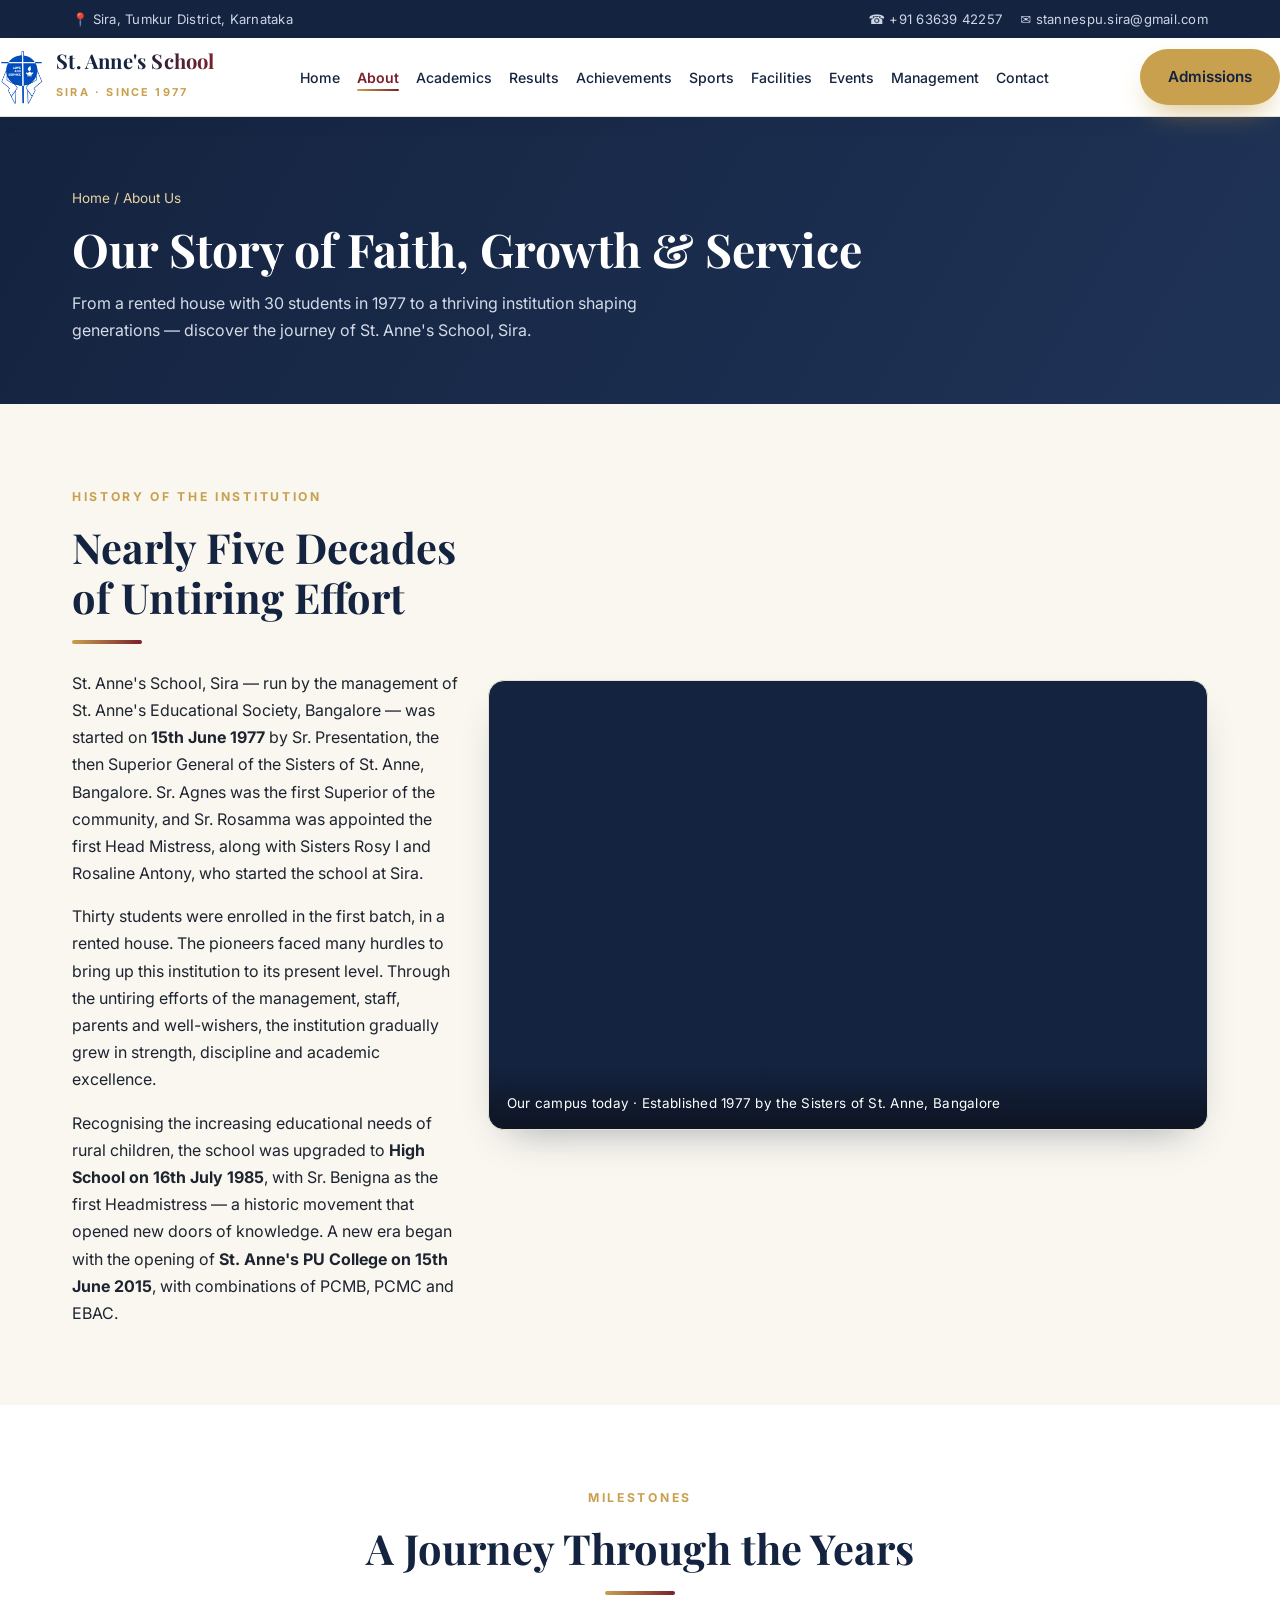
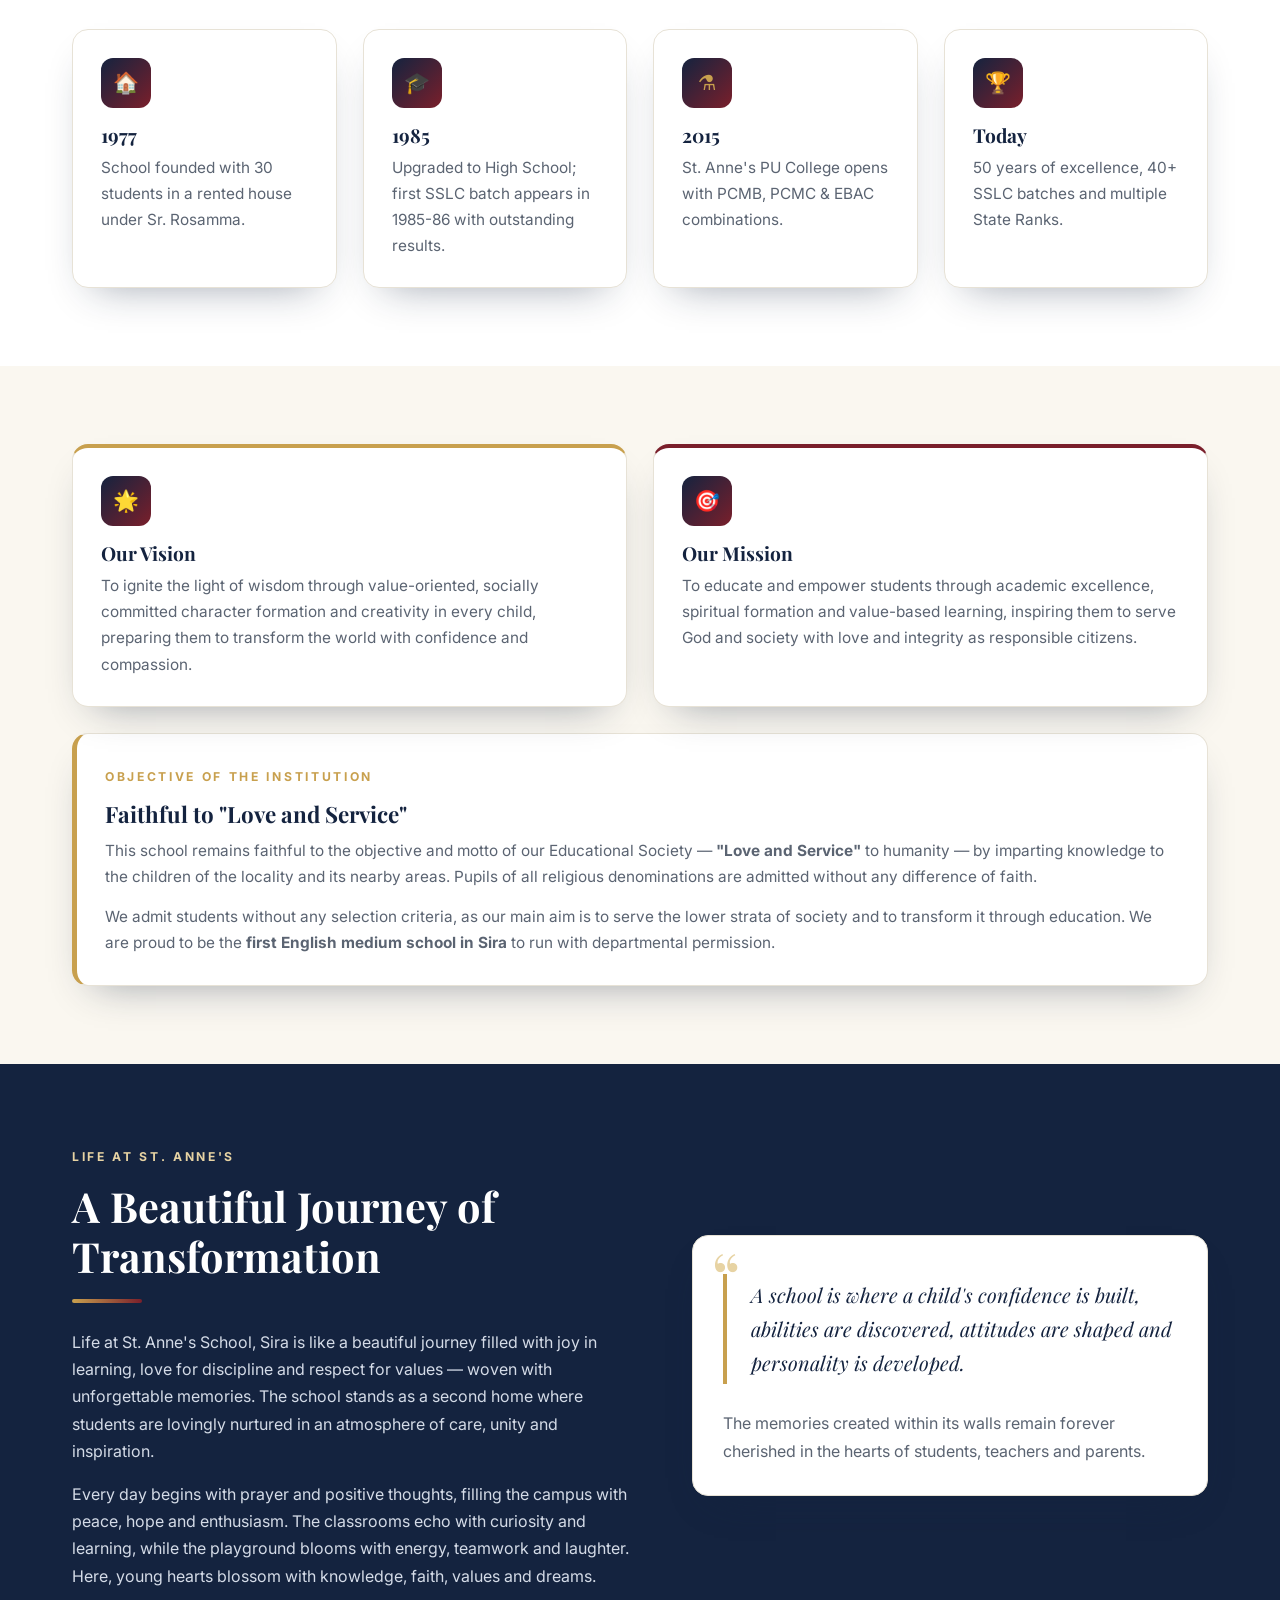
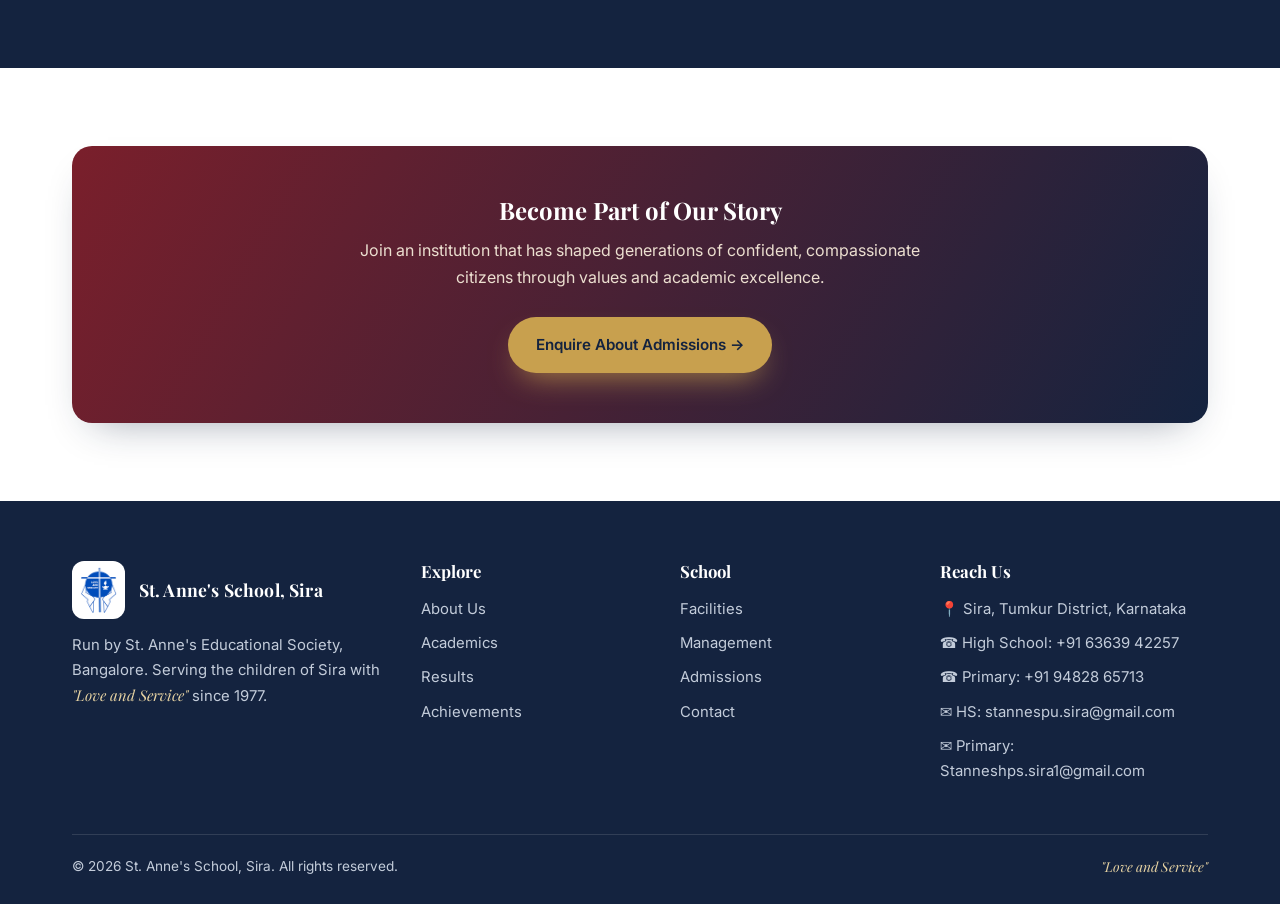
==== commit 4d41f21d: "Deploy comprehensive St. Anne's Sira site (full rebuild) Replaces the earlier build with the new arc" ====
--- a/about.html
+++ b/about.html
@@ -3,177 +3,195 @@
 <head>
   <meta charset="UTF-8" />
   <meta name="viewport" content="width=device-width, initial-scale=1.0" />
-  <meta name="description" content="About St. Anne's School, Sira — our history since 1977, vision and mission, co-curricular life, community and board of members." />
-  <meta name="theme-color" content="#7B1E2B" />
-  <title>About Us | St. Anne's School, Sira</title>
-
-  <link rel="icon" href="images/favicon.svg" type="image/svg+xml" />
-  <link rel="preconnect" href="https://fonts.googleapis.com" />
-  <link rel="preconnect" href="https://fonts.gstatic.com" crossorigin />
-  <link href="https://fonts.googleapis.com/css2?family=Playfair+Display:wght@500;600;700;800&family=Poppins:wght@300;400;500;600;700&display=swap" rel="stylesheet" />
-  <link rel="stylesheet" href="styles.css" />
+  <title>About Us — St. Anne's School, Sira</title>
+  <meta name="description" content="The history, vision, mission and guiding objective of St. Anne's School, Sira — from a rented house with 30 students in 1977 to a thriving institution offering education up to Pre-University." />
+  <link rel="preconnect" href="https://fonts.googleapis.com">
+  <link rel="preconnect" href="https://fonts.gstatic.com" crossorigin>
+  <link href="https://fonts.googleapis.com/css2?family=Inter:wght@400;500;600;700&family=Playfair+Display:ital,wght@0,600;0,700;1,600&display=swap" rel="stylesheet">
+  <link rel="icon" type="image/png" href="assets/img/logo.png" />
+  <link rel="stylesheet" href="assets/css/style.css" />
 </head>
 <body>
 
-  <div id="site-header"></div>
+  <div class="topbar">
+    <div class="container">
+      <div class="tb-left">📍 Sira, Tumkur District, Karnataka</div>
+      <div class="tb-right">
+        <a href="tel:+916363942257">☎ +91 63639 42257</a>
+        <a href="mailto:stannespu.sira@gmail.com">✉ stannespu.sira@gmail.com</a>
+      </div>
+    </div>
+  </div>
 
-  <!-- ===== Page banner ===== -->
-  <section class="page-banner">
+  <header class="site-header">
+    <div class="container nav">
+      <a class="brand" href="index.html">
+        <img class="crest" src="assets/img/logo.png" alt="St. Anne's School, Sira crest" />
+        <span>
+          <span class="brand-name">St. Anne's School</span><br>
+          <span class="brand-sub">Sira · Since 1977</span>
+        </span>
+      </a>
+      <nav>
+        <ul class="nav-links">
+          <li><a href="index.html">Home</a></li>
+          <li><a href="about.html" class="active">About</a></li>
+          <li><a href="academics.html">Academics</a></li>
+          <li><a href="results.html">Results</a></li>
+          <li><a href="achievements.html">Achievements</a></li>
+          <li><a href="sports.html">Sports</a></li>
+          <li><a href="facilities.html">Facilities</a></li>
+          <li><a href="events.html">Events</a></li>
+          <li><a href="management.html">Management</a></li>
+          <li><a href="contact.html">Contact</a></li>
+        </ul>
+      </nav>
+      <a href="contact.html" class="btn btn-gold nav-cta">Admissions</a>
+      <button class="nav-toggle" aria-label="Open menu"><span></span><span></span><span></span></button>
+    </div>
+  </header>
+
+  <section class="page-hero">
     <div class="container">
-      <nav class="crumb"><a href="index.html">Home</a><span>›</span>About Us</nav>
-      <span class="eyebrow eyebrow--light">Our Story</span>
-      <h1>About St. Anne's</h1>
-      <p>Run by St. Anne's Educational Society, Bangalore — a beacon of academic
-      excellence, discipline and values since 1977.</p>
+      <div class="crumbs"><a href="index.html">Home</a> / About Us</div>
+      <h1>Our Story of Faith, Growth &amp; Service</h1>
+      <p>From a rented house with 30 students in 1977 to a thriving institution shaping generations — discover the journey of St. Anne's School, Sira.</p>
     </div>
   </section>
 
-  <!-- ===== History ===== -->
-  <section class="section" id="about">
-    <div class="container">
-      <div class="section__head reveal">
-        <span class="eyebrow">Our Heritage</span>
-        <h2 class="section__title">A Legacy of Learning &amp; Values</h2>
-        <p class="section__lead">
-          Through the untiring efforts of management, staff, parents and well-wishers,
-          the institution has grown steadily in strength, discipline and academic excellence.
-        </p>
+  <!-- History -->
+  <section class="section">
+    <div class="container split about-split">
+      <div class="reveal">
+        <span class="eyebrow">History of the Institution</span>
+        <h2 class="section-title">Nearly Five Decades of Untiring Effort</h2>
+        <div class="gold-rule"></div>
+        <p style="margin-bottom:16px;">St. Anne's School, Sira — run by the management of St. Anne's Educational Society, Bangalore — was started on <strong>15th June 1977</strong> by Sr. Presentation, the then Superior General of the Sisters of St. Anne, Bangalore. Sr. Agnes was the first Superior of the community, and Sr. Rosamma was appointed the first Head Mistress, along with Sisters Rosy I and Rosaline Antony, who started the school at Sira.</p>
+        <p style="margin-bottom:16px;">Thirty students were enrolled in the first batch, in a rented house. The pioneers faced many hurdles to bring up this institution to its present level. Through the untiring efforts of the management, staff, parents and well-wishers, the institution gradually grew in strength, discipline and academic excellence.</p>
+        <p>Recognising the increasing educational needs of rural children, the school was upgraded to <strong>High School on 16th July 1985</strong>, with Sr. Benigna as the first Headmistress — a historic movement that opened new doors of knowledge. A new era began with the opening of <strong>St. Anne's PU College on 15th June 2015</strong>, with combinations of PCMB, PCMC and EBAC.</p>
       </div>
-
-      <div class="timeline">
-        <div class="tl reveal">
-          <div class="tl__year">1977</div>
-          <div class="tl__body">
-            <h3>The Beginning</h3>
-            <p>Started on 15th June 1977 by Sr. Presentation in a rented house, with
-            just <strong>30 students</strong> in the first batch. Sr. Rosamma served as the
-            first Headmistress.</p>
-          </div>
-        </div>
-        <div class="tl reveal">
-          <div class="tl__year">1985</div>
-          <div class="tl__body">
-            <h3>Upgraded to High School</h3>
-            <p>On 16th July 1985, recognising the rural community's growing educational
-            needs, the school was upgraded to a High School — opening new doors of
-            knowledge with Sr. Benigna as first Headmistress.</p>
-          </div>
-        </div>
-        <div class="tl reveal">
-          <div class="tl__year">2015</div>
-          <div class="tl__body">
-            <h3>St. Anne's PU College</h3>
-            <p>A new era began on 15th June 2015 with the opening of the PU College,
-            offering combinations in <strong>PCMB, PCMC &amp; EBAC</strong>.</p>
-          </div>
-        </div>
-        <div class="tl reveal">
-          <div class="tl__year">Today</div>
-          <div class="tl__body">
-            <h3>49 Years Strong</h3>
-            <p>More than 40 batches of SSLC students have passed out meritoriously with
-            cent-percent results, securing ranks at Taluk, District and State levels.</p>
-          </div>
-        </div>
+      <div class="photo-frame reveal">
+        <video src="assets/video/about.mp4" autoplay muted loop playsinline preload="auto" aria-label="St. Anne's School campus, Sira"></video>
+        <span class="cap">Our campus today · Established 1977 by the Sisters of St. Anne, Bangalore</span>
       </div>
     </div>
   </section>
 
-  <!-- ===== Vision / Mission / Objective ===== -->
-  <section class="section section--tint" id="vision">
+  <!-- Timeline -->
+  <section class="section alt">
     <div class="container">
-      <div class="section__head reveal">
-        <span class="eyebrow">What Drives Us</span>
-        <h2 class="section__title">Vision, Mission &amp; Purpose</h2>
+      <div class="center">
+        <span class="eyebrow">Milestones</span>
+        <h2 class="section-title">A Journey Through the Years</h2>
+        <div class="gold-rule"></div>
       </div>
-      <div class="vm-grid">
-        <article class="vm reveal">
-          <div class="vm__icon">🔆</div>
-          <h3>Our Vision</h3>
-          <p>To ignite the light of wisdom through value-oriented, socially committed
-          character formation and creativity in every child — preparing them to
-          transform the world with confidence and compassion.</p>
-        </article>
-        <article class="vm reveal">
-          <div class="vm__icon">🎯</div>
-          <h3>Our Mission</h3>
-          <p>To educate and empower students through academic excellence, spiritual
-          formation and value-based learning — inspiring them to serve God and society
-          with love and integrity as responsible citizens.</p>
-        </article>
-        <article class="vm reveal">
-          <div class="vm__icon">❤️</div>
-          <h3>Our Objective</h3>
-          <p>Faithful to our motto <strong>"Love and Service"</strong>, we admit pupils of
-          all faiths without any selection criteria — serving the lower strata of
-          society and transforming it through education.</p>
-        </article>
+      <div class="grid grid-4" style="margin-top:34px;">
+        <div class="card reveal"><div class="ico">🏠</div><h3>1977</h3><p>School founded with 30 students in a rented house under Sr. Rosamma.</p></div>
+        <div class="card reveal"><div class="ico">🎓</div><h3>1985</h3><p>Upgraded to High School; first SSLC batch appears in 1985-86 with outstanding results.</p></div>
+        <div class="card reveal"><div class="ico">⚗️</div><h3>2015</h3><p>St. Anne's PU College opens with PCMB, PCMC &amp; EBAC combinations.</p></div>
+        <div class="card reveal"><div class="ico">🏆</div><h3>Today</h3><p>50 years of excellence, 40+ SSLC batches and multiple State Ranks.</p></div>
       </div>
     </div>
   </section>
 
-  <!-- ===== Quote / Life at St. Anne's ===== -->
-  <section class="quote-band">
-    <div class="container reveal">
-      <blockquote>
-        “Life at St. Anne's is a journey of transformation where young hearts blossom
-        with knowledge, faith, values and dreams.”
-      </blockquote>
-      <cite>— Life at St. Anne's Institution</cite>
-    </div>
-  </section>
+  <!-- Vision Mission Objective -->
+  <section class="section">
+    <div class="container">
+      <div class="grid grid-2">
+        <div class="card vm-card reveal">
+          <div class="ico">🌟</div>
+          <h3>Our Vision</h3>
+          <p>To ignite the light of wisdom through value-oriented, socially committed character formation and creativity in every child, preparing them to transform the world with confidence and compassion.</p>
+        </div>
+        <div class="card vm-card mission reveal">
+          <div class="ico">🎯</div>
+          <h3>Our Mission</h3>
+          <p>To educate and empower students through academic excellence, spiritual formation and value-based learning, inspiring them to serve God and society with love and integrity as responsible citizens.</p>
+        </div>
+      </div>
 
-  <!-- ===== Pillars (Teaching / Parents / Teamwork) ===== -->
-  <section class="section" id="community">
-    <div class="container">
-      <div class="section__head reveal">
-        <span class="eyebrow">Our Community</span>
-        <h2 class="section__title">A Strong Bridge of Trust</h2>
-      </div>
-      <div class="pillars">
-        <article class="pillar reveal">
-          <h3>👩‍🏫 Teaching Faculty</h3>
-          <p>The management appoints resourceful faculty so the right people are assigned
-          to the right jobs. Our achievements are built on the hard work of a dedicated,
-          cooperative staff.</p>
-        </article>
-        <article class="pillar reveal">
-          <h3>👪 Parents</h3>
-          <p>The relationship between parents and school is a strong bridge built on
-          trust and shared responsibility — together becoming the guiding lamp that helps
-          students bloom into responsible citizens.</p>
-        </article>
-        <article class="pillar reveal">
-          <h3>🤝 Teamwork</h3>
-          <p>We work in collaboration where the team's output is greater than the sum of
-          individual inputs. Diverse viewpoints and brainstorming lead to better, more
-          innovative solutions.</p>
-        </article>
-        <article class="pillar reveal">
-          <h3>🌱 Moral Education</h3>
-          <p>A moral class is a garden of values where young minds blossom into kind,
-          responsible and compassionate human beings — planting seeds of truth, kindness
-          and service.</p>
-        </article>
+      <div class="card reveal" style="margin-top:26px;border-left:5px solid var(--gold);">
+        <span class="eyebrow">Objective of the Institution</span>
+        <h3 style="font-size:1.4rem;margin-bottom:10px;">Faithful to "Love and Service"</h3>
+        <p style="margin-bottom:14px;">This school remains faithful to the objective and motto of our Educational Society — <strong>"Love and Service"</strong> to humanity — by imparting knowledge to the children of the locality and its nearby areas. Pupils of all religious denominations are admitted without any difference of faith.</p>
+        <p>We admit students without any selection criteria, as our main aim is to serve the lower strata of society and to transform it through education. We are proud to be the <strong>first English medium school in Sira</strong> to run with departmental permission.</p>
       </div>
     </div>
   </section>
 
-  <!-- ===== Board of Members ===== -->
-  <section class="section section--tint" id="board">
-    <div class="container">
-      <div class="section__head reveal">
-        <span class="eyebrow">Leadership</span>
-        <h2 class="section__title">Board of Members</h2>
-        <p class="section__lead">St. Anne's Educational Society, Generalate — Miller Road, Bangalore.</p>
+  <!-- Life at St Annes -->
+  <section class="section navy">
+    <div class="container split">
+      <div class="reveal">
+        <span class="eyebrow">Life at St. Anne's</span>
+        <h2 class="section-title">A Beautiful Journey of Transformation</h2>
+        <div class="gold-rule"></div>
+        <p style="margin-bottom:16px;color:#d4dbe7;">Life at St. Anne's School, Sira is like a beautiful journey filled with joy in learning, love for discipline and respect for values — woven with unforgettable memories. The school stands as a second home where students are lovingly nurtured in an atmosphere of care, unity and inspiration.</p>
+        <p style="color:#d4dbe7;">Every day begins with prayer and positive thoughts, filling the campus with peace, hope and enthusiasm. The classrooms echo with curiosity and learning, while the playground blooms with energy, teamwork and laughter. Here, young hearts blossom with knowledge, faith, values and dreams.</p>
       </div>
-      <div class="board-grid" id="boardGrid"><!-- rendered by JS --></div>
+      <div class="quote-card reveal">
+        <div class="verse">A school is where a child's confidence is built, abilities are discovered, attitudes are shaped and personality is developed.</div>
+        <p>The memories created within its walls remain forever cherished in the hearts of students, teachers and parents.</p>
+      </div>
     </div>
   </section>
 
-  <div id="site-footer"></div>
+  <section class="section alt">
+    <div class="container">
+      <div class="cta-band reveal">
+        <h2>Become Part of Our Story</h2>
+        <p>Join an institution that has shaped generations of confident, compassionate citizens through values and academic excellence.</p>
+        <a href="contact.html" class="btn btn-gold">Enquire About Admissions →</a>
+      </div>
+    </div>
+  </section>
 
-  <script src="layout.js"></script>
-  <script src="script.js"></script>
+  <footer class="site-footer">
+    <div class="container">
+      <div class="footer-grid">
+        <div>
+          <div class="foot-brand">
+            <img class="crest" src="assets/img/logo.png" alt="St. Anne's School, Sira crest" />
+            <span class="brand-name">St. Anne's School, Sira</span>
+          </div>
+          <p style="font-size:.93rem;">Run by St. Anne's Educational Society, Bangalore. Serving the children of Sira with <span class="motto">"Love and Service"</span> since 1977.</p>
+        </div>
+        <div>
+          <h4>Explore</h4>
+          <ul class="foot-links">
+            <li><a href="about.html">About Us</a></li>
+            <li><a href="academics.html">Academics</a></li>
+            <li><a href="results.html">Results</a></li>
+            <li><a href="achievements.html">Achievements</a></li>
+          </ul>
+        </div>
+        <div>
+          <h4>School</h4>
+          <ul class="foot-links">
+            <li><a href="facilities.html">Facilities</a></li>
+            <li><a href="management.html">Management</a></li>
+            <li><a href="contact.html">Admissions</a></li>
+            <li><a href="contact.html">Contact</a></li>
+          </ul>
+        </div>
+        <div>
+          <h4>Reach Us</h4>
+          <ul class="foot-links">
+            <li>📍 Sira, Tumkur District, Karnataka</li>
+            <li>☎ High School: +91 63639 42257</li>
+            <li>☎ Primary: +91 94828 65713</li>
+            <li>✉ HS: stannespu.sira@gmail.com</li>
+            <li>✉ Primary: Stanneshps.sira1@gmail.com</li>
+          </ul>
+        </div>
+      </div>
+      <div class="footer-bottom">
+        <span>© <span data-year>2026</span> St. Anne's School, Sira. All rights reserved.</span>
+        <span class="motto">"Love and Service"</span>
+      </div>
+    </div>
+  </footer>
+
+  <script src="assets/js/main.js"></script>
 </body>
 </html>
--- a/assets/css/style.css
+++ b/assets/css/style.css
@@ -0,0 +1,805 @@
+/* =========================================================
+   St. Anne's School, Sira — Stylesheet
+   Palette: Navy #14233f · Maroon #7a1f2b · Gold #c8a04e
+   ========================================================= */
+
+:root {
+  --navy: #14233f;
+  --navy-light: #1f3357;
+  --maroon: #7a1f2b;
+  --gold: #c8a04e;
+  --gold-soft: #e7d3a3;
+  --cream: #faf7f0;
+  --ink: #1d2430;
+  --muted: #5b6472;
+  --line: #e7e2d6;
+  --white: #ffffff;
+  --shadow: 0 18px 40px -22px rgba(20, 35, 63, 0.45);
+  --radius: 16px;
+  --maxw: 1180px;
+}
+
+* { box-sizing: border-box; margin: 0; padding: 0; }
+
+html { scroll-behavior: smooth; }
+
+body {
+  font-family: "Inter", system-ui, -apple-system, "Segoe UI", sans-serif;
+  color: var(--ink);
+  background: var(--cream);
+  line-height: 1.7;
+  -webkit-font-smoothing: antialiased;
+  overflow-x: hidden;
+}
+
+h1, h2, h3, h4, .brand-name {
+  font-family: "Playfair Display", Georgia, "Times New Roman", serif;
+  line-height: 1.2;
+  color: var(--navy);
+  font-weight: 700;
+}
+
+/* never let a long word/heading clip the layout */
+h1, h2, h3, h4, p, a, li, span { overflow-wrap: break-word; word-break: normal; }
+
+a { color: var(--maroon); text-decoration: none; transition: color .2s; }
+a:hover { color: var(--gold); }
+
+img { max-width: 100%; display: block; }
+
+.container { width: 100%; max-width: var(--maxw); margin: 0 auto; padding: 0 22px; }
+
+.section { padding: 78px 0; }
+.section.alt { background: var(--white); }
+.section.navy { background: var(--navy); color: #e9edf4; }
+.section.navy h1, .section.navy h2, .section.navy h3 { color: #fff; }
+
+.eyebrow {
+  display: inline-block;
+  font-family: "Inter", sans-serif;
+  font-size: .76rem;
+  letter-spacing: .22em;
+  text-transform: uppercase;
+  color: var(--gold);
+  font-weight: 700;
+  margin-bottom: 14px;
+}
+.section.navy .eyebrow { color: var(--gold-soft); }
+
+.section-title { font-size: clamp(1.7rem, 3.4vw, 2.6rem); margin-bottom: 16px; }
+.section-lead { color: var(--muted); max-width: 760px; font-size: 1.06rem; }
+.section.navy .section-lead { color: #c3ccda; }
+.center { text-align: center; }
+.center .section-lead { margin-left: auto; margin-right: auto; }
+
+.gold-rule {
+  width: 70px; height: 4px; border-radius: 3px;
+  background: linear-gradient(90deg, var(--gold), var(--maroon));
+  margin: 18px 0 26px;
+}
+.center .gold-rule { margin-left: auto; margin-right: auto; }
+
+/* ---------- Buttons ---------- */
+.btn {
+  display: inline-flex; align-items: center; gap: 9px;
+  padding: 13px 26px; border-radius: 999px;
+  font-weight: 600; font-size: .95rem; cursor: pointer;
+  border: 2px solid transparent; transition: all .22s ease;
+}
+.btn-gold { background: var(--gold); color: var(--navy); }
+.btn-gold:hover { background: #d8b566; color: var(--navy); transform: translateY(-2px); }
+.btn-outline { border-color: rgba(255,255,255,.6); color: #fff; }
+.btn-outline:hover { background: #fff; color: var(--navy); }
+.btn-ghost { border-color: var(--navy); color: var(--navy); }
+.btn-ghost:hover { background: var(--navy); color: #fff; }
+
+/* ---------- Top bar ---------- */
+.topbar {
+  background: var(--navy); color: #cdd6e4;
+  font-size: .82rem; letter-spacing: .02em;
+}
+.topbar .container { display: flex; justify-content: space-between; align-items: center; gap: 12px; padding-top: 8px; padding-bottom: 8px; }
+.topbar a { color: #cdd6e4; }
+.topbar a:hover { color: var(--gold); }
+.topbar .tb-right { display: flex; gap: 18px; }
+
+/* ---------- Header / Nav ---------- */
+.site-header {
+  position: sticky; top: 0; z-index: 50;
+  background: rgba(255,255,255,.97);
+  backdrop-filter: blur(10px);
+  border-bottom: 1px solid var(--line);
+  box-shadow: 0 8px 26px -20px rgba(20,35,63,.55);
+}
+.site-header .container { max-width: 1280px; }
+.nav { display: flex; align-items: center; justify-content: space-between; gap: 16px; padding: 11px 0; }
+.brand { display: flex; align-items: center; gap: 13px; flex-shrink: 0; }
+.brand .crest {
+  height: 54px; width: auto; flex-shrink: 0; display: block;
+  transition: transform .35s ease;
+}
+.brand:hover .crest { transform: scale(1.06); }
+.brand-name { font-size: 1.18rem; line-height: 1.1; letter-spacing: .01em; white-space: nowrap; }
+.brand-sub { font-size: .66rem; color: var(--muted); letter-spacing: .19em; text-transform: uppercase; white-space: nowrap; }
+/* highlighted brand in the header */
+.site-header .brand-name {
+  font-size: 1.26rem; font-weight: 700;
+  background: linear-gradient(92deg, var(--navy) 0%, var(--navy) 50%, var(--maroon) 100%);
+  -webkit-background-clip: text; background-clip: text;
+  -webkit-text-fill-color: transparent;
+}
+.site-header .brand-sub {
+  color: var(--gold); font-weight: 700; font-size: .68rem; letter-spacing: .2em;
+  text-shadow: 0 1px 0 rgba(255,255,255,.6);
+}
+
+.nav-links { display: flex; align-items: center; gap: 1px; list-style: none; }
+.nav-links a {
+  position: relative; color: var(--navy); font-weight: 500; font-size: .88rem;
+  padding: 10px 8px; border-radius: 8px; white-space: nowrap; transition: color .2s ease;
+}
+/* animated gold→maroon underline on hover / active */
+.nav-links a::after {
+  content: ""; position: absolute; left: 8px; right: 8px; bottom: 5px; height: 2px;
+  background: linear-gradient(90deg, var(--gold), var(--maroon)); border-radius: 2px;
+  transform: scaleX(0); transform-origin: left; transition: transform .26s ease;
+}
+.nav-links a:hover { color: var(--maroon); }
+.nav-links a:hover::after, .nav-links a.active::after { transform: scaleX(1); }
+.nav-links a.active { color: var(--maroon); font-weight: 600; }
+.nav-cta { margin-left: 6px; flex-shrink: 0; }
+
+.nav-toggle {
+  display: none; background: none; border: none; cursor: pointer;
+  width: 44px; height: 44px; flex-direction: column; gap: 5px;
+  justify-content: center; align-items: center;
+}
+.nav-toggle span { width: 24px; height: 2px; background: var(--navy); border-radius: 2px; transition: .25s; }
+
+/* ---------- Hero ---------- */
+.hero {
+  position: relative; color: #fff; overflow: hidden; isolation: isolate;
+  background: var(--navy);
+}
+/* auto-rotating background slideshow */
+.hero-slides { position: absolute; inset: 0; z-index: 0; }
+.hero-slide {
+  position: absolute; inset: 0; background-size: cover; background-position: center 42%;
+  opacity: 0; transition: opacity 1.6s ease-in-out;
+}
+.hero-slide.is-active { opacity: 1; }
+/* intro background video — plays first, then fades to the photo slideshow */
+.hero-video {
+  position: absolute; inset: 0; width: 100%; height: 100%;
+  object-fit: cover; z-index: 0; opacity: 1; transition: opacity 1.2s ease;
+}
+.hero-video.is-done { opacity: 0; pointer-events: none; }
+/* main left-dark gradient overlay — above slides, below content */
+.hero::before {
+  content: ""; position: absolute; inset: 0; z-index: 1; pointer-events: none;
+  background:
+    linear-gradient(100deg, rgba(11,16,28,.68) 0%, rgba(17,29,52,.4) 44%, rgba(30,30,48,.16) 72%, rgba(76,24,33,.2) 100%),
+    linear-gradient(180deg, transparent 64%, rgba(8,12,22,.4) 100%);
+}
+/* fine dotted texture */
+.hero::after {
+  content: ""; position: absolute; inset: 0; z-index: 1; pointer-events: none;
+  background-image: radial-gradient(rgba(255,255,255,.05) 1px, transparent 1px);
+  background-size: 22px 22px;
+}
+/* large faint crest watermark */
+.hero-crest {
+  position: absolute; z-index: 1; pointer-events: none;
+  right: 4%; top: 50%; transform: translateY(-50%);
+  width: auto; height: 78%; opacity: .12;
+  filter: brightness(0) invert(1);
+}
+.hero-inner {
+  position: relative; z-index: 2; padding: 104px 22px 116px;
+  max-width: calc(820px + 44px);
+  animation: heroRise .9s cubic-bezier(.2,.7,.2,1) both;
+}
+@keyframes heroRise { from { opacity: 0; transform: translateY(24px); } to { opacity: 1; transform: none; } }
+
+.hero .hero-eyebrow {
+  position: relative; overflow: hidden;
+  background: linear-gradient(135deg, #e0bf73 0%, var(--gold) 48%, #b8862f 100%);
+  border: 1px solid rgba(255,255,255,.6);
+  color: var(--navy); font-weight: 700; letter-spacing: .04em; font-size: .9rem;
+  padding: 9px 20px;
+  box-shadow: 0 10px 26px -8px rgba(200,160,78,.85), inset 0 1px 0 rgba(255,255,255,.55);
+  animation: eyebrowGlow 2.6s ease-in-out infinite;
+}
+.hero .hero-eyebrow .dot { background: var(--maroon); box-shadow: 0 0 0 4px rgba(122,31,43,.25); }
+/* moving shine sweep */
+.hero .hero-eyebrow::after {
+  content: ""; position: absolute; top: 0; left: -60%; width: 50%; height: 100%;
+  background: linear-gradient(100deg, transparent, rgba(255,255,255,.65), transparent);
+  transform: skewX(-20deg); animation: eyebrowShine 3.2s ease-in-out infinite;
+}
+@keyframes eyebrowGlow {
+  0%, 100% { box-shadow: 0 10px 26px -8px rgba(200,160,78,.7), inset 0 1px 0 rgba(255,255,255,.5); }
+  50% { box-shadow: 0 12px 34px -6px rgba(231,211,163,.95), inset 0 1px 0 rgba(255,255,255,.6); }
+}
+@keyframes eyebrowShine {
+  0% { left: -60%; }
+  55%, 100% { left: 130%; }
+}
+.hero h1 {
+  color: #fff; font-size: clamp(2.3rem, 5.4vw, 3.9rem); margin: 18px 0 16px;
+  letter-spacing: -.01em; text-shadow: 0 2px 18px rgba(8,12,22,.4);
+}
+.hero h1 .accent { position: relative; color: var(--gold); white-space: nowrap; }
+.hero h1 .accent::after {
+  content: ""; position: absolute; left: 0; right: 0; bottom: -2px; height: 3px;
+  background: linear-gradient(90deg, var(--gold), transparent);
+  border-radius: 3px;
+}
+.hero p { font-size: 1.14rem; color: #eef1f7; max-width: 640px; text-shadow: 0 1px 10px rgba(8,12,22,.35); }
+.hero-cta { display: flex; flex-wrap: wrap; gap: 14px; margin-top: 32px; }
+.btn-gold { box-shadow: 0 14px 30px -12px rgba(200,160,78,.8); }
+
+/* glass stat bar */
+.hero-stats {
+  display: flex; flex-wrap: wrap; gap: 0; margin-top: 40px;
+  background: rgba(255,255,255,.08); border: 1px solid rgba(255,255,255,.16);
+  border-radius: 16px; backdrop-filter: blur(6px); -webkit-backdrop-filter: blur(6px);
+  overflow: hidden; max-width: 660px;
+}
+.hstat { flex: 1 1 130px; padding: 18px 20px; border-right: 1px solid rgba(255,255,255,.12); }
+.hstat:last-child { border-right: none; }
+.hstat .n { display: block; font-family: "Playfair Display", serif; font-size: 1.9rem; font-weight: 700; color: var(--gold); line-height: 1; }
+.hstat .n i { font-style: normal; font-size: 1rem; }
+.hstat .l { display: block; margin-top: 6px; font-size: .76rem; letter-spacing: .06em; text-transform: uppercase; color: #d8dfeb; }
+
+/* scroll cue */
+.hero-scroll {
+  position: absolute; z-index: 3; left: 50%; bottom: 22px; transform: translateX(-50%);
+  width: 26px; height: 42px; border: 2px solid rgba(255,255,255,.55); border-radius: 14px;
+  display: grid; justify-items: center;
+}
+.hero-scroll span { width: 4px; height: 8px; border-radius: 4px; background: var(--gold); margin-top: 7px; animation: scrollDot 1.6s ease-in-out infinite; }
+@keyframes scrollDot { 0%,100% { transform: translateY(0); opacity: 1; } 50% { transform: translateY(10px); opacity: .35; } }
+
+.chip {
+  display: inline-flex; align-items: center; gap: 8px;
+  background: rgba(255,255,255,.1); border: 1px solid rgba(255,255,255,.22);
+  padding: 8px 16px; border-radius: 999px; font-size: .86rem; font-weight: 500;
+}
+.chip .dot { width: 8px; height: 8px; border-radius: 50%; background: var(--gold); box-shadow: 0 0 0 4px rgba(200,160,78,.25); }
+
+@media (max-width: 760px) {
+  .hero-crest { width: 300px; height: 300px; right: -110px; opacity: .08; }
+  .hero-stats { max-width: none; }
+  .hstat { flex: 1 1 45%; }
+  .hstat:nth-child(2) { border-right: none; }
+  .hstat:nth-child(1), .hstat:nth-child(2) { border-bottom: 1px solid rgba(255,255,255,.12); }
+  .hero-scroll { display: none; }
+}
+
+/* page hero (sub pages) */
+.page-hero {
+  color: #fff; padding: 70px 0 60px; position: relative;
+  background: linear-gradient(120deg, var(--navy), var(--navy-light));
+}
+.page-hero .crumbs { font-size: .85rem; color: var(--gold-soft); margin-bottom: 12px; }
+.page-hero .crumbs a { color: var(--gold-soft); }
+.page-hero h1 { color: #fff; font-size: clamp(1.9rem, 4.5vw, 2.9rem); }
+.page-hero p { color: #d4dbe7; max-width: 640px; margin-top: 12px; }
+.page-hero .container { position: relative; z-index: 2; }
+/* scattered faint trophies behind the Achievements banner */
+.page-hero.trophies { overflow: hidden; }
+.trophy-bg { position: absolute; inset: 0; z-index: 0; pointer-events: none; }
+.trophy-bg i { position: absolute; font-style: normal; opacity: .14; filter: drop-shadow(0 4px 8px rgba(0,0,0,.3)); }
+.trophy-bg i:nth-child(1) { top: 8%;  left: 60%; font-size: 5.5rem; transform: rotate(-12deg); }
+.trophy-bg i:nth-child(2) { top: 52%; left: 71%; font-size: 3rem;   transform: rotate(10deg); opacity: .1; }
+.trophy-bg i:nth-child(3) { top: 18%; left: 82%; font-size: 4rem;   transform: rotate(6deg); }
+.trophy-bg i:nth-child(4) { top: 62%; left: 90%; font-size: 2.6rem; transform: rotate(-8deg); opacity: .1; }
+.trophy-bg i:nth-child(5) { top: 30%; left: 93%; font-size: 5rem;   transform: rotate(14deg); }
+.trophy-bg i:nth-child(6) { top: 70%; left: 64%; font-size: 2.4rem; transform: rotate(-6deg); opacity: .09; }
+.trophy-bg i:nth-child(7) { top: 6%;  left: 90%; font-size: 3rem;   transform: rotate(-4deg); opacity: .1; }
+.trophy-bg i:nth-child(8) { top: 44%; left: 55%; font-size: 2.6rem; transform: rotate(12deg); opacity: .08; }
+.trophy-bg i:nth-child(9) { top: 80%; left: 80%; font-size: 3.4rem; transform: rotate(8deg); opacity: .1; }
+@media (max-width: 760px) {
+  .trophy-bg i:nth-child(1) { left: 70%; font-size: 4rem; }
+  .trophy-bg i:nth-child(6), .trophy-bg i:nth-child(8) { display: none; }
+}
+/* scattered sports balls & trophies behind the Sports banner */
+.page-hero.sports-hero { overflow: hidden; }
+.sports-bg { position: absolute; inset: 0; z-index: 0; pointer-events: none; }
+.sports-bg i { position: absolute; font-style: normal; opacity: .14; filter: drop-shadow(0 4px 8px rgba(0,0,0,.3)); }
+.sports-bg i:nth-child(1)  { top: 14%; left: 56%; font-size: 4.5rem; transform: rotate(-10deg); }
+.sports-bg i:nth-child(2)  { top: 6%;  left: 70%; font-size: 5.5rem; transform: rotate(8deg); }
+.sports-bg i:nth-child(3)  { top: 56%; left: 63%; font-size: 3rem;   transform: rotate(6deg); opacity: .1; }
+.sports-bg i:nth-child(4)  { top: 24%; left: 80%; font-size: 4.2rem; transform: rotate(-6deg); }
+.sports-bg i:nth-child(5)  { top: 64%; left: 74%; font-size: 2.6rem; transform: rotate(12deg); opacity: .1; }
+.sports-bg i:nth-child(6)  { top: 10%; left: 88%; font-size: 3.4rem; transform: rotate(10deg); }
+.sports-bg i:nth-child(7)  { top: 46%; left: 90%; font-size: 3rem;   transform: rotate(-8deg); opacity: .1; }
+.sports-bg i:nth-child(8)  { top: 72%; left: 86%; font-size: 4rem;   transform: rotate(6deg); }
+.sports-bg i:nth-child(9)  { top: 40%; left: 52%; font-size: 2.8rem; transform: rotate(-12deg); opacity: .09; }
+.sports-bg i:nth-child(10) { top: 80%; left: 58%; font-size: 2.6rem; transform: rotate(8deg); opacity: .09; }
+@media (max-width: 760px) {
+  .sports-bg i:nth-child(1) { left: 64%; font-size: 3.6rem; }
+  .sports-bg i:nth-child(3), .sports-bg i:nth-child(9), .sports-bg i:nth-child(10) { display: none; }
+}
+
+/* ---------- Stats strip ---------- */
+.stats {
+  display: grid; grid-template-columns: repeat(4, 1fr); gap: 24px;
+}
+.stat { text-align: center; }
+.stat .num { font-family: "Playfair Display", serif; font-size: 2.4rem; color: var(--gold); font-weight: 700; }
+.stat .lbl { font-size: .85rem; letter-spacing: .08em; text-transform: uppercase; color: #c3ccda; }
+.section:not(.navy) .stat .num { color: var(--maroon); }
+.section:not(.navy) .stat .lbl { color: var(--muted); }
+
+/* ---------- Cards / grid ---------- */
+.grid { display: grid; gap: 26px; }
+.grid-2 { grid-template-columns: repeat(2, 1fr); }
+.grid-3 { grid-template-columns: repeat(3, 1fr); }
+.grid-4 { grid-template-columns: repeat(4, 1fr); }
+
+.card {
+  background: var(--white); border: 1px solid var(--line);
+  border-radius: var(--radius); padding: 28px;
+  box-shadow: var(--shadow); transition: transform .25s, box-shadow .25s;
+}
+.card:hover { transform: translateY(-5px); box-shadow: 0 26px 50px -24px rgba(20,35,63,.5); }
+.card .ico {
+  width: 50px; height: 50px; border-radius: 12px; display: grid; place-items: center;
+  background: linear-gradient(135deg, var(--navy), var(--maroon)); color: var(--gold);
+  font-size: 1.3rem; margin-bottom: 16px;
+}
+.card h3 { font-size: 1.2rem; margin-bottom: 8px; }
+.card p { color: var(--muted); font-size: .96rem; }
+
+/* feature with media split */
+.split { display: grid; grid-template-columns: 1.05fr .95fr; gap: 50px; align-items: center; }
+.split.rev .media { order: 2; }
+.media {
+  border-radius: var(--radius); min-height: 320px; position: relative; overflow: hidden;
+  box-shadow: var(--shadow); border: 1px solid var(--line);
+  background: linear-gradient(135deg, var(--navy), var(--maroon));
+  display: grid; place-items: center; color: var(--gold-soft);
+}
+.media .emblem { font-family: "Playfair Display", serif; font-size: 5rem; opacity: .85; }
+.media .cap { position: absolute; bottom: 14px; left: 16px; font-size: .82rem; color: #f0e6cf; letter-spacing: .04em; }
+
+/* framed real photos */
+.photo-frame {
+  border-radius: var(--radius); overflow: hidden; position: relative;
+  box-shadow: var(--shadow); border: 1px solid var(--line); background: var(--navy);
+}
+.photo-frame img { width: 100%; height: 100%; object-fit: cover; display: block; }
+.photo-frame video {
+  position: absolute; inset: 0; width: 100%; height: 100%;
+  object-fit: cover; display: block;
+}
+.photo-frame .cap {
+  position: absolute; left: 0; right: 0; bottom: 0;
+  padding: 28px 18px 14px; font-size: .84rem; color: #fff; letter-spacing: .02em;
+  background: linear-gradient(to top, rgba(13,18,30,.85), transparent);
+}
+.split .photo-frame { min-height: 0; aspect-ratio: 16 / 10; }
+/* larger video column on the About history section */
+.about-split { gap: 28px; grid-template-columns: 0.7fr 1.3fr; align-items: center; }
+/* zigzag laboratory rows */
+.lab-row { margin-bottom: 48px; }
+.lab-row:last-child { margin-bottom: 0; }
+.section.navy .ticks li { color: #e9edf4; }
+.photo-wide img { width: 100%; height: auto; display: block; }
+
+/* ---------- Featured photo showpiece (home welcome) ---------- */
+.photo-feature { position: relative; padding: 18px 18px 0 0; }
+/* decorative gold-to-maroon block behind, offset bottom-left */
+.photo-feature::before {
+  content: ""; position: absolute; left: -16px; bottom: -16px;
+  width: 58%; height: 70%; border-radius: 22px; z-index: 0;
+  background: linear-gradient(135deg, var(--gold), var(--maroon));
+  opacity: .9;
+}
+/* dotted texture accent top-right */
+.photo-feature::after {
+  content: ""; position: absolute; top: 0; right: 0;
+  width: 120px; height: 120px; z-index: 0; border-radius: 14px;
+  background-image: radial-gradient(var(--gold) 1.6px, transparent 1.6px);
+  background-size: 16px 16px; opacity: .5;
+}
+.photo-feature-frame {
+  position: relative; z-index: 2; border-radius: 20px; overflow: hidden;
+  border: 5px solid #fff;
+  box-shadow: 0 30px 60px -24px rgba(20,35,63,.6);
+  aspect-ratio: 16 / 10;
+}
+.photo-feature-frame::after {
+  content: ""; position: absolute; inset: 0; pointer-events: none;
+  border-radius: 16px;
+  background: linear-gradient(to top, rgba(13,18,30,.45), transparent 45%);
+}
+.photo-feature-frame img,
+.photo-feature-frame video {
+  width: 100%; height: 100%; object-fit: cover; display: block;
+  transition: transform 1.1s cubic-bezier(.2,.7,.2,1);
+}
+.photo-feature:hover .photo-feature-frame img,
+.photo-feature:hover .photo-feature-frame video { transform: scale(1.05); }
+/* much larger media column so the video dominates the section */
+.welcome-split { gap: 26px; grid-template-columns: 0.68fr 1.32fr; align-items: center; }
+.welcome-split .photo-feature { padding: 10px 6px 0 0; }
+.photo-feature .photo-cap {
+  position: absolute; z-index: 3; left: 20px; bottom: 16px; right: 20px;
+  color: #fff; font-size: .9rem; letter-spacing: .02em; text-shadow: 0 1px 6px rgba(0,0,0,.5);
+}
+/* floating badge */
+.photo-badge {
+  position: absolute; z-index: 4; top: -6px; right: -6px;
+  width: 104px; height: 104px; border-radius: 50%;
+  background: radial-gradient(circle at 30% 30%, var(--navy-light), var(--navy));
+  border: 3px solid var(--gold); color: #fff;
+  display: grid; place-content: center; text-align: center; line-height: 1.05;
+  box-shadow: 0 14px 30px -10px rgba(20,35,63,.7);
+}
+.photo-badge .big { font-family: "Playfair Display", serif; font-size: 2rem; color: var(--gold); font-weight: 700; }
+.photo-badge .small { font-size: .62rem; letter-spacing: .12em; text-transform: uppercase; color: #e6ebf4; margin-top: 2px; }
+
+@media (max-width: 760px) {
+  /* show the school photo first (visual-first) on mobile */
+  .welcome-split .photo-feature { order: -1; margin: 8px 6px 30px 0; }
+  .photo-feature { padding: 20px 8px 0 0; }
+  .photo-feature-frame { aspect-ratio: 4 / 3; border-width: 4px; }
+  .photo-feature::before { width: 52%; height: 60%; left: -10px; bottom: -12px; }
+  .photo-feature::after { width: 80px; height: 80px; }
+  .photo-badge { width: 78px; height: 78px; top: 2px; right: 4px; border-width: 2px; }
+  .photo-badge .big { font-size: 1.5rem; }
+  .photo-badge .small { font-size: .56rem; }
+  .photo-feature .photo-cap { font-size: .82rem; left: 16px; right: 16px; bottom: 12px; }
+}
+
+/* ---------- Lists ---------- */
+.ticks { list-style: none; }
+.ticks li { position: relative; padding-left: 30px; margin-bottom: 12px; color: var(--ink); }
+.ticks li::before {
+  content: "✓"; position: absolute; left: 0; top: 0;
+  width: 20px; height: 20px; background: var(--gold); color: var(--navy);
+  border-radius: 50%; display: grid; place-items: center; font-size: .72rem; font-weight: 700;
+}
+
+/* ---------- Tables ---------- */
+.table-wrap { overflow-x: auto; border-radius: var(--radius); box-shadow: var(--shadow); border: 1px solid var(--line); }
+table.data { width: 100%; border-collapse: collapse; background: #fff; min-width: 560px; }
+table.data thead th {
+  background: var(--navy); color: #fff; text-align: left; padding: 14px 16px;
+  font-size: .8rem; letter-spacing: .06em; text-transform: uppercase; font-weight: 600;
+}
+table.data td { padding: 12px 16px; border-bottom: 1px solid var(--line); font-size: .92rem; }
+table.data tbody tr:nth-child(even) { background: #faf8f2; }
+table.data tbody tr:hover { background: #f3ece0; }
+.rank-tag {
+  display: inline-block; background: var(--gold); color: var(--navy);
+  font-size: .7rem; font-weight: 700; padding: 2px 8px; border-radius: 6px; margin-left: 6px;
+  letter-spacing: .03em;
+}
+
+/* ---------- Sport achievement cards ---------- */
+.sport-card { text-align: center; padding: 24px 18px; }
+.sport-card .sport-ico {
+  width: 54px; height: 54px; margin: 0 auto 14px; border-radius: 14px;
+  display: grid; place-items: center; font-size: 1.5rem;
+  background: linear-gradient(135deg, var(--navy), var(--maroon));
+}
+.sport-card .year-chip {
+  display: inline-block; background: var(--gold); color: var(--navy);
+  font-family: "Playfair Display", serif; font-weight: 700; font-size: .82rem;
+  letter-spacing: .04em; padding: 3px 14px; border-radius: 999px; margin-bottom: 10px;
+}
+.sport-card h3 { font-size: 1.08rem; margin-bottom: 4px; line-height: 1.25; }
+.sport-card p { color: var(--muted); font-size: .9rem; }
+/* themed sport watermark background (no people) */
+.sport-card { position: relative; overflow: hidden; }
+.sport-card::after {
+  content: attr(data-bg);
+  position: absolute; right: -8px; bottom: -20px;
+  font-size: 6rem; line-height: 1; opacity: .16;
+  transform: rotate(-12deg); pointer-events: none; z-index: 0;
+  transition: opacity .35s ease, transform .35s ease;
+}
+.sport-card:hover::after { opacity: .28; transform: rotate(-6deg) scale(1.08); }
+.sport-card > * { position: relative; z-index: 1; }
+
+/* highlighted cards with a richer shadow background */
+.sport-card.featured {
+  background: linear-gradient(160deg, #ffffff 0%, #faf1dd 100%);
+  border: 1px solid var(--gold);
+  box-shadow: 0 28px 54px -18px rgba(122,31,43,.5), 0 6px 16px -8px rgba(20,35,63,.4);
+}
+.sport-card.featured:hover {
+  box-shadow: 0 34px 64px -18px rgba(122,31,43,.6), 0 8px 20px -8px rgba(20,35,63,.45);
+}
+.sport-card.featured h3 { color: var(--maroon); }
+
+/* ---------- Result topper cards ---------- */
+.result-card { text-align: center; padding: 22px 18px; position: relative; overflow: hidden; }
+/* faint trophy / book watermark (alternating across the grid) */
+.result-card::after {
+  content: "🏆"; position: absolute; right: -10px; bottom: -18px;
+  font-size: 5rem; line-height: 1; opacity: .12; transform: rotate(-12deg);
+  pointer-events: none; z-index: 0; transition: opacity .35s ease, transform .35s ease;
+}
+.result-card:nth-child(even)::after { content: "📚"; }
+.result-card:hover::after { opacity: .22; transform: rotate(-6deg) scale(1.08); }
+.result-card > * { position: relative; z-index: 1; }
+.result-card .year-chip { margin-bottom: 12px; }
+.result-card .rc-pct { font-family: "Playfair Display", serif; font-size: 1.85rem; font-weight: 700; color: var(--maroon); line-height: 1; }
+.result-card .rc-pct-lbl { font-size: .64rem; letter-spacing: .12em; text-transform: uppercase; color: var(--muted); margin-top: 5px; }
+.result-card .rc-topper { margin-top: 14px; padding-top: 12px; border-top: 1px solid var(--line); }
+.result-card .rc-name { display: block; font-weight: 700; color: var(--navy); font-size: .98rem; line-height: 1.3; }
+.result-card .rc-marks { display: block; font-size: .82rem; color: var(--muted); margin-top: 4px; }
+.result-card.featured {
+  background: linear-gradient(160deg, #ffffff 0%, #faf1dd 100%);
+  border: 1px solid var(--gold);
+  box-shadow: 0 24px 48px -20px rgba(122,31,43,.45), 0 5px 14px -8px rgba(20,35,63,.4);
+}
+.result-card.featured .rc-name { color: var(--maroon); }
+
+/* ---------- Award / heritage photo gallery ---------- */
+.award-photo {
+  position: relative; border-radius: var(--radius); overflow: hidden;
+  box-shadow: var(--shadow); border: 1px solid var(--line);
+  aspect-ratio: 4 / 3; background: var(--navy);
+}
+.award-photo img { width: 100%; height: 100%; object-fit: cover; display: block; transition: transform .6s ease; }
+.award-photo:hover img { transform: scale(1.06); }
+/* newspaper / document scans shown in full (no crop) */
+.award-photo.doc { background: #fff; }
+.award-photo.doc img { object-fit: contain; }
+/* keep the title banner (top of each photo) visible when cropped */
+.yoga-gallery .award-photo img { object-position: top center; }
+.award-photo .award-cap {
+  position: absolute; left: 0; right: 0; bottom: 0; z-index: 2;
+  padding: 26px 16px 12px; font-size: .82rem; color: #fff; letter-spacing: .02em;
+  background: linear-gradient(to top, rgba(13,18,30,.85), transparent);
+}
+
+/* ---------- Co-curricular cards with themed watermark background ---------- */
+.cc-card { position: relative; overflow: hidden; background: linear-gradient(160deg, #ffffff 0%, #fbf7ee 100%); }
+.cc-card::after {
+  content: attr(data-bg);
+  position: absolute; right: -6px; bottom: -22px;
+  font-size: 7.5rem; line-height: 1; opacity: .28;
+  transform: rotate(-12deg); pointer-events: none; z-index: 0;
+  transition: opacity .4s ease, transform .4s ease;
+}
+.cc-card:hover::after { opacity: .42; transform: rotate(-6deg) scale(1.08); }
+.cc-card > * { position: relative; z-index: 1; }
+
+/* ---------- "What We Offer" cards ---------- */
+.offer-card { position: relative; overflow: hidden; padding-top: 30px; }
+.offer-card::before {
+  content: ""; position: absolute; top: 0; left: 0; right: 0; height: 4px;
+  background: linear-gradient(90deg, var(--gold), var(--maroon));
+  transform: scaleX(0); transform-origin: left; transition: transform .4s ease;
+}
+.offer-card:hover::before { transform: scaleX(1); }
+.offer-card:hover { border-color: var(--gold-soft); }
+.offer-card .offer-num {
+  position: absolute; top: 14px; right: 22px;
+  font-family: "Playfair Display", serif; font-size: 2.4rem; font-weight: 700;
+  color: var(--gold); opacity: .16; line-height: 1; pointer-events: none;
+  transition: opacity .3s ease;
+}
+.offer-card:hover .offer-num { opacity: .32; }
+.offer-card .ico {
+  width: 60px; height: 60px; border-radius: 16px; font-size: 1.75rem; margin-bottom: 14px;
+  box-shadow: 0 14px 26px -12px rgba(122,31,43,.55);
+  transition: transform .4s cubic-bezier(.2,.7,.2,1);
+}
+.offer-card:hover .ico { transform: translateY(-4px) rotate(-7deg) scale(1.09); }
+.offer-card .offer-grade {
+  display: inline-block; font-size: .68rem; font-weight: 700; letter-spacing: .1em;
+  text-transform: uppercase; color: var(--gold);
+  background: rgba(200,160,78,.12); border: 1px solid rgba(200,160,78,.3);
+  padding: 3px 11px; border-radius: 999px; margin-bottom: 10px;
+}
+.offer-card h3 { transition: color .25s ease; }
+.offer-card:hover h3 { color: var(--maroon); }
+
+/* ---------- Board member cards ---------- */
+.member-card { text-align: center; padding: 26px 20px; }
+.member-card .member-avatar {
+  width: 60px; height: 60px; margin: 0 auto 14px; border-radius: 50%;
+  display: grid; place-items: center; font-family: "Playfair Display", serif;
+  font-size: 1.6rem; font-weight: 700; color: var(--gold);
+  background: linear-gradient(135deg, var(--navy), var(--maroon));
+  border: 2px solid var(--gold);
+}
+.member-card h3 { font-size: 1.12rem; margin-bottom: 8px; line-height: 1.25; }
+.member-card .role-chip {
+  display: inline-block; font-size: .72rem; font-weight: 700; letter-spacing: .03em;
+  padding: 4px 14px; border-radius: 999px; margin-bottom: 12px;
+  background: var(--cream); color: var(--navy); border: 1px solid var(--line);
+}
+.member-card .role-chip.lead { background: var(--gold); color: var(--navy); border-color: var(--gold); }
+.member-card p { color: var(--muted); font-size: .9rem; }
+.member-card.featured {
+  background: linear-gradient(160deg, #ffffff 0%, #faf1dd 100%);
+  border: 1px solid var(--gold);
+  box-shadow: 0 24px 48px -20px rgba(122,31,43,.4), 0 5px 14px -8px rgba(20,35,63,.35);
+}
+
+/* ---------- Click-to-highlight cards ---------- */
+.sport-card, .result-card { cursor: pointer; transition: transform .28s ease, box-shadow .28s ease, opacity .28s ease; }
+/* dim the other cards in the same grid when one is selected (results only) */
+.grid.has-selection .result-card:not(.is-selected) { opacity: .4; transform: scale(.98); }
+/* the highlighted (clicked) card */
+.sport-card.is-selected, .result-card.is-selected {
+  position: relative; z-index: 3;
+  outline: 3px solid var(--gold); outline-offset: 3px;
+  transform: translateY(-8px) scale(1.05);
+  box-shadow: 0 36px 66px -18px rgba(122,31,43,.6), 0 10px 24px -10px rgba(20,35,63,.5);
+  background: linear-gradient(160deg, #ffffff 0%, #faf1dd 100%);
+}
+.sport-card.is-selected .sport-ico { transform: scale(1.08); transition: transform .28s ease; }
+.pct { font-weight: 700; color: var(--maroon); }
+
+/* ---------- Quote / verse ---------- */
+.verse {
+  border-left: 4px solid var(--gold); padding: 4px 0 4px 24px;
+  font-family: "Playfair Display", serif; font-size: 1.25rem; font-style: italic;
+  color: var(--navy); margin: 8px 0;
+}
+.quote-card {
+  background: var(--white); border: 1px solid var(--line); border-radius: var(--radius);
+  padding: 30px; box-shadow: var(--shadow); position: relative;
+}
+.quote-card::before {
+  content: "\201C"; font-family: "Playfair Display", serif; font-size: 4.5rem;
+  color: var(--gold-soft); position: absolute; top: 4px; left: 18px; line-height: 1;
+}
+.quote-card p { margin-top: 26px; color: var(--muted); }
+
+/* vision/mission cards */
+.vm-card { border-top: 4px solid var(--gold); }
+.vm-card.mission { border-top-color: var(--maroon); }
+
+/* ---------- Offerings ladder ---------- */
+.ladder { display: grid; gap: 16px; }
+.rung {
+  display: flex; align-items: center; gap: 18px;
+  background: #fff; border: 1px solid var(--line); border-left: 5px solid var(--gold);
+  border-radius: 12px; padding: 18px 22px; box-shadow: var(--shadow);
+}
+.rung .stage { font-family: "Playfair Display", serif; font-weight: 700; color: var(--maroon); font-size: 1.05rem; min-width: 160px; }
+.rung .grades { color: var(--muted); }
+
+/* ---------- CTA band ---------- */
+.cta-band {
+  background: linear-gradient(120deg, var(--maroon), var(--navy));
+  color: #fff; border-radius: 20px; padding: 50px; text-align: center;
+  box-shadow: var(--shadow);
+}
+.cta-band h2 { color: #fff; }
+.cta-band p { color: #ecdfd0; max-width: 620px; margin: 12px auto 26px; }
+
+/* ---------- Contact ---------- */
+.info-row { display: flex; gap: 16px; margin-bottom: 22px; }
+.info-row .ico {
+  width: 46px; height: 46px; flex-shrink: 0; border-radius: 12px; display: grid; place-items: center;
+  background: linear-gradient(135deg, var(--navy), var(--maroon)); color: var(--gold); font-size: 1.2rem;
+}
+.info-row h4 { font-size: 1.02rem; margin-bottom: 2px; }
+.info-row p { color: var(--muted); font-size: .95rem; }
+
+.form-card { background: #fff; border: 1px solid var(--line); border-radius: var(--radius); padding: 30px; box-shadow: var(--shadow); }
+.field { margin-bottom: 18px; }
+.field label { display: block; font-size: .85rem; font-weight: 600; color: var(--navy); margin-bottom: 6px; }
+.field input, .field textarea, .field select {
+  width: 100%; padding: 12px 14px; border: 1px solid var(--line); border-radius: 10px;
+  font-family: inherit; font-size: .95rem; background: var(--cream);
+}
+.field input:focus, .field textarea:focus, .field select:focus { outline: 2px solid var(--gold); border-color: transparent; }
+.form-note { font-size: .85rem; color: var(--muted); margin-top: 10px; }
+
+/* ---------- Footer ---------- */
+.site-footer { background: var(--navy); color: #c3ccda; padding: 60px 0 26px; }
+.footer-grid { display: grid; grid-template-columns: 1.4fr 1fr 1fr 1.2fr; gap: 36px; }
+.site-footer h4 { color: #fff; font-size: 1.05rem; margin-bottom: 16px; }
+.site-footer a { color: #c3ccda; }
+.site-footer a:hover { color: var(--gold); }
+.foot-links { list-style: none; }
+.foot-links li { margin-bottom: 9px; font-size: .93rem; }
+.foot-brand { display: flex; gap: 14px; align-items: center; margin-bottom: 14px; }
+.foot-brand .crest {
+  height: 58px; width: auto; display: block;
+  background: #fff; border-radius: 12px; padding: 6px 8px;
+}
+.foot-brand .brand-name { color: #fff; font-size: 1.1rem; }
+.footer-bottom {
+  border-top: 1px solid rgba(255,255,255,.12); margin-top: 40px; padding-top: 20px;
+  display: flex; justify-content: space-between; gap: 12px; flex-wrap: wrap; font-size: .85rem;
+}
+.motto { font-family: "Playfair Display", serif; font-style: italic; color: var(--gold-soft); }
+
+/* ---------- Reveal animation ---------- */
+.reveal { opacity: 0; transform: translateY(22px); transition: opacity .6s ease, transform .6s ease; }
+.reveal.in { opacity: 1; transform: none; }
+
+/* ---------- Responsive ---------- */
+@media (max-width: 960px) {
+  .grid-3, .grid-4 { grid-template-columns: repeat(2, 1fr); }
+  .split { grid-template-columns: 1fr; }
+  .split.rev .media { order: 0; }
+  .footer-grid { grid-template-columns: 1fr 1fr; }
+  .stats { grid-template-columns: repeat(2, 1fr); }
+}
+@media (max-width: 1220px) {
+  /* backdrop-filter on the header would create a containing block that traps the
+     fixed off-canvas menu inside the header — disable it so the menu fills the screen */
+  .site-header { backdrop-filter: none; -webkit-backdrop-filter: none; background: #fff; }
+  .nav-links {
+    position: fixed; inset: 0 0 0 20%;
+    flex-direction: column; align-items: stretch; justify-content: flex-start;
+    gap: 0; padding: 116px 0 72px; overflow-y: auto;
+    background: linear-gradient(165deg, #1f3357 0%, #14233f 55%, #0d1830 100%);
+    counter-reset: navi;
+    /* clip-path wipe keeps the panel inside the viewport (no horizontal overflow)
+       while preserving the sticky header */
+    clip-path: inset(0 0 0 100%);
+    pointer-events: none; box-shadow: none;
+    transition: clip-path .34s cubic-bezier(.4,0,.2,1), box-shadow .3s ease;
+  }
+  .nav-links.open {
+    clip-path: inset(0 0 0 0);
+    pointer-events: auto;
+    box-shadow: -16px 0 50px rgba(0,0,0,.42);
+  }
+  /* school motto pinned to the bottom of the drawer */
+  .nav-links::after {
+    content: "\201CLove & Service\201D";
+    position: absolute; left: 26px; right: 18px; bottom: 26px;
+    font-family: "Playfair Display", serif; font-style: italic;
+    color: var(--gold-soft); font-size: .94rem; opacity: .9;
+  }
+  .nav-links li { width: 100%; }
+  .nav-links li:not(:last-child) a { border-bottom: 1px solid rgba(255,255,255,.06); }
+  .nav-links a {
+    position: relative; width: 100%;
+    display: flex; align-items: center; gap: 14px;
+    padding: 15px 26px; font-size: 1.06rem; font-weight: 500;
+    color: #e7ecf5; border-left: 3px solid transparent;
+    transition: background .2s ease, color .2s ease, border-color .2s ease, padding-left .2s ease;
+  }
+  /* numbered links (01, 02, …) */
+  .nav-links a::before {
+    counter-increment: navi;
+    content: counter(navi, decimal-leading-zero);
+    font-family: "Playfair Display", serif; font-size: .8rem;
+    color: var(--gold); opacity: .7; min-width: 20px;
+  }
+  .nav-links a::after { display: none !important; } /* remove desktop underline */
+  .nav-links a:hover {
+    background: rgba(255,255,255,.06); color: #fff;
+    border-left-color: var(--gold); padding-left: 32px;
+  }
+  .nav-links a.active {
+    color: #fff; background: rgba(200,160,78,.16);
+    border-left-color: var(--gold);
+  }
+  .nav-links a.active::before { opacity: 1; }
+
+  .nav-toggle { display: flex; z-index: 60; }
+  .nav-toggle span { transition: transform .3s ease, opacity .2s ease; }
+  .nav-toggle.open span:nth-child(1) { transform: translateY(7px) rotate(45deg); }
+  .nav-toggle.open span:nth-child(2) { opacity: 0; }
+  .nav-toggle.open span:nth-child(3) { transform: translateY(-7px) rotate(-45deg); }
+  .nav-cta { display: none; }
+  .topbar .tb-left { display: none; }
+  .topbar .container { justify-content: center; }
+  .section { padding: 56px 0; }
+  .hero-inner { padding: 60px 20px 70px; }
+  .hero h1 { font-size: clamp(1.9rem, 8vw, 2.6rem); }
+  .grid-2, .grid-3, .grid-4 { grid-template-columns: 1fr; }
+  .stats { grid-template-columns: repeat(2, 1fr); }
+  .cta-band { padding: 36px 24px; }
+  .rung { flex-direction: column; align-items: flex-start; gap: 6px; }
+  .rung .stage { min-width: auto; }
+}
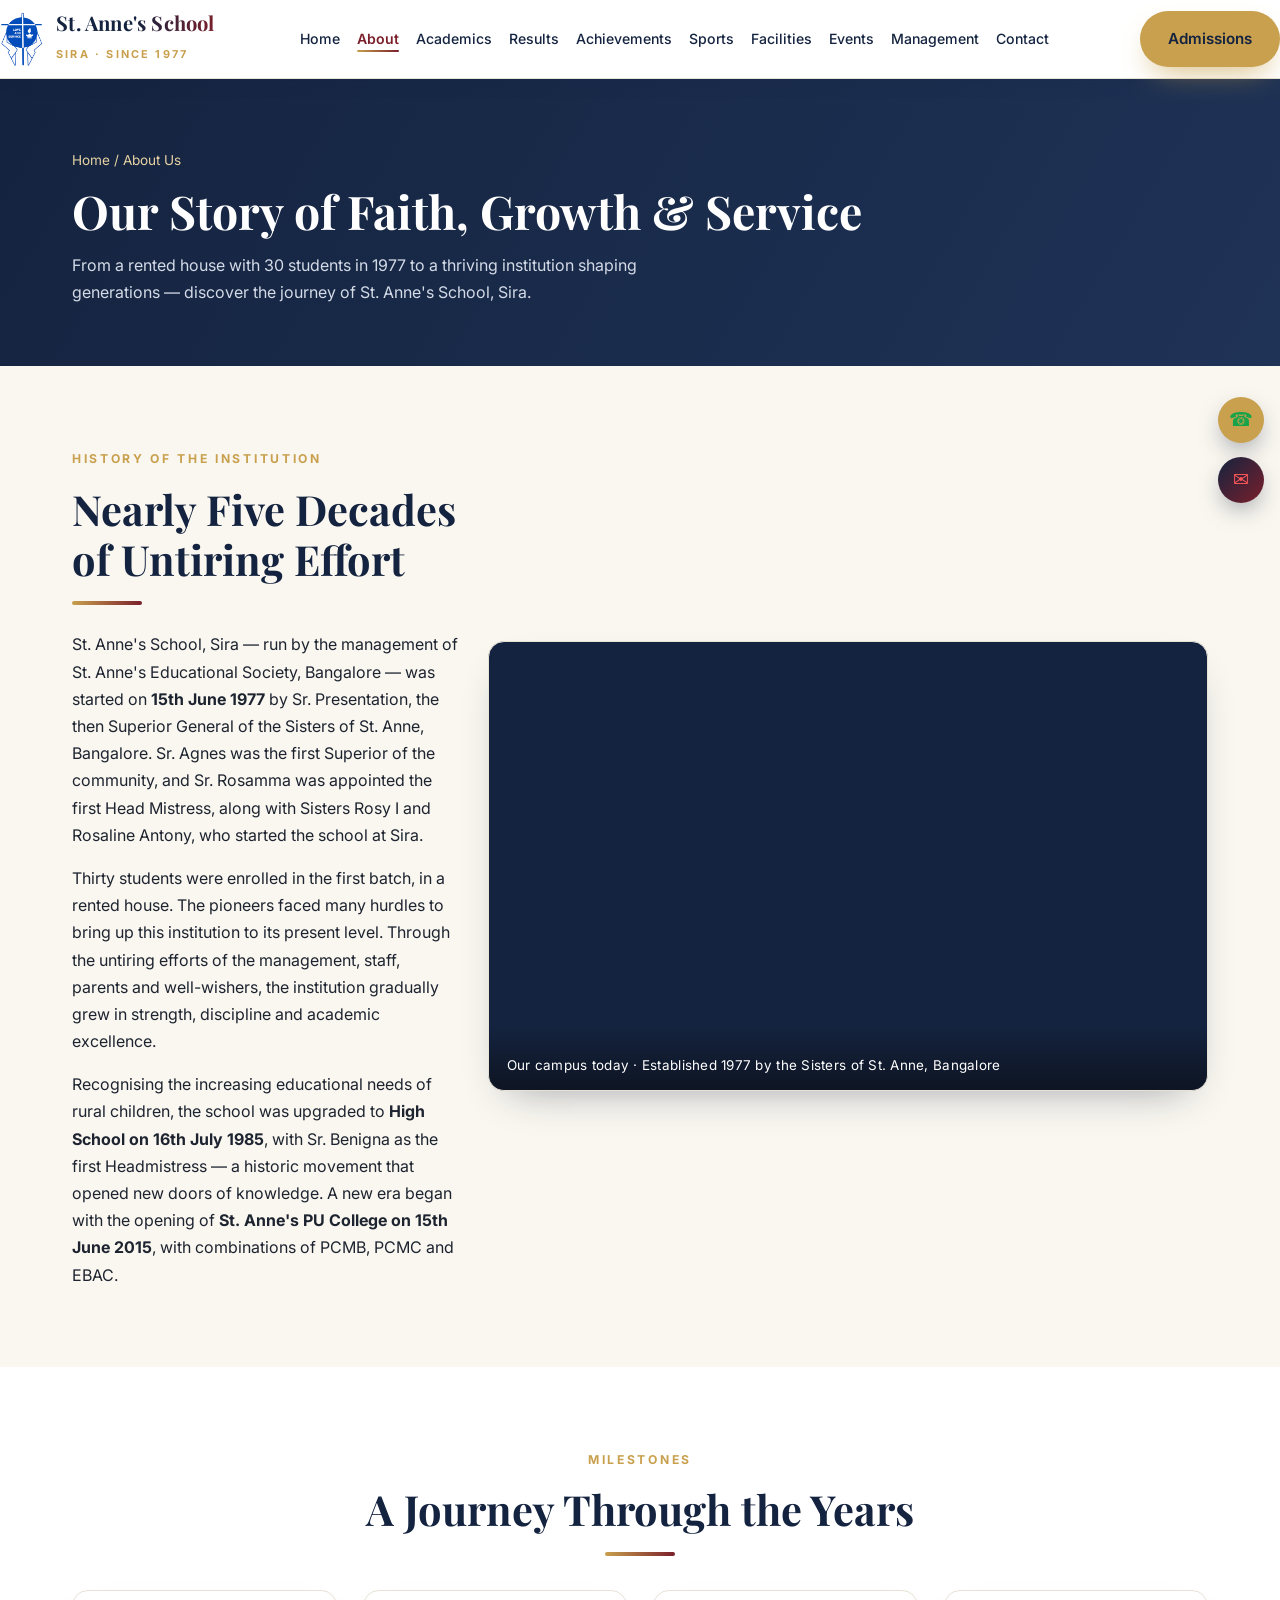
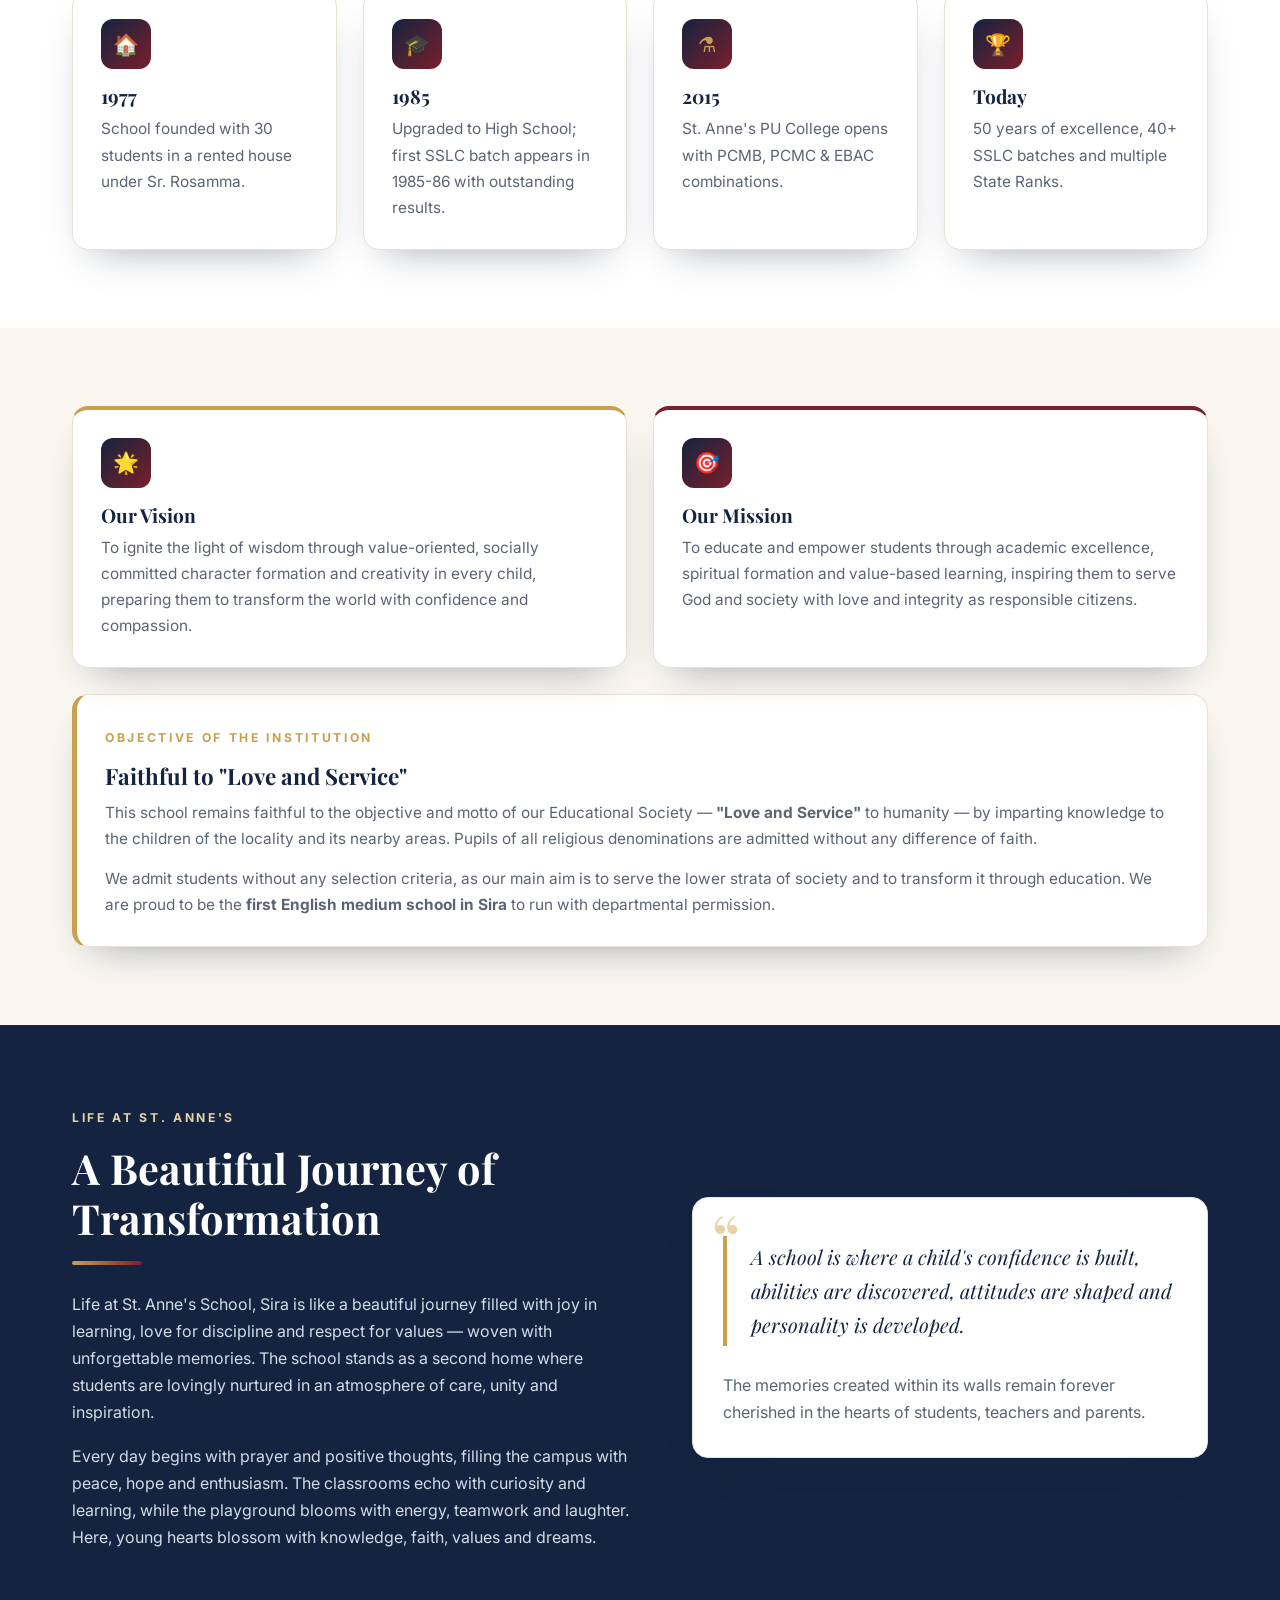
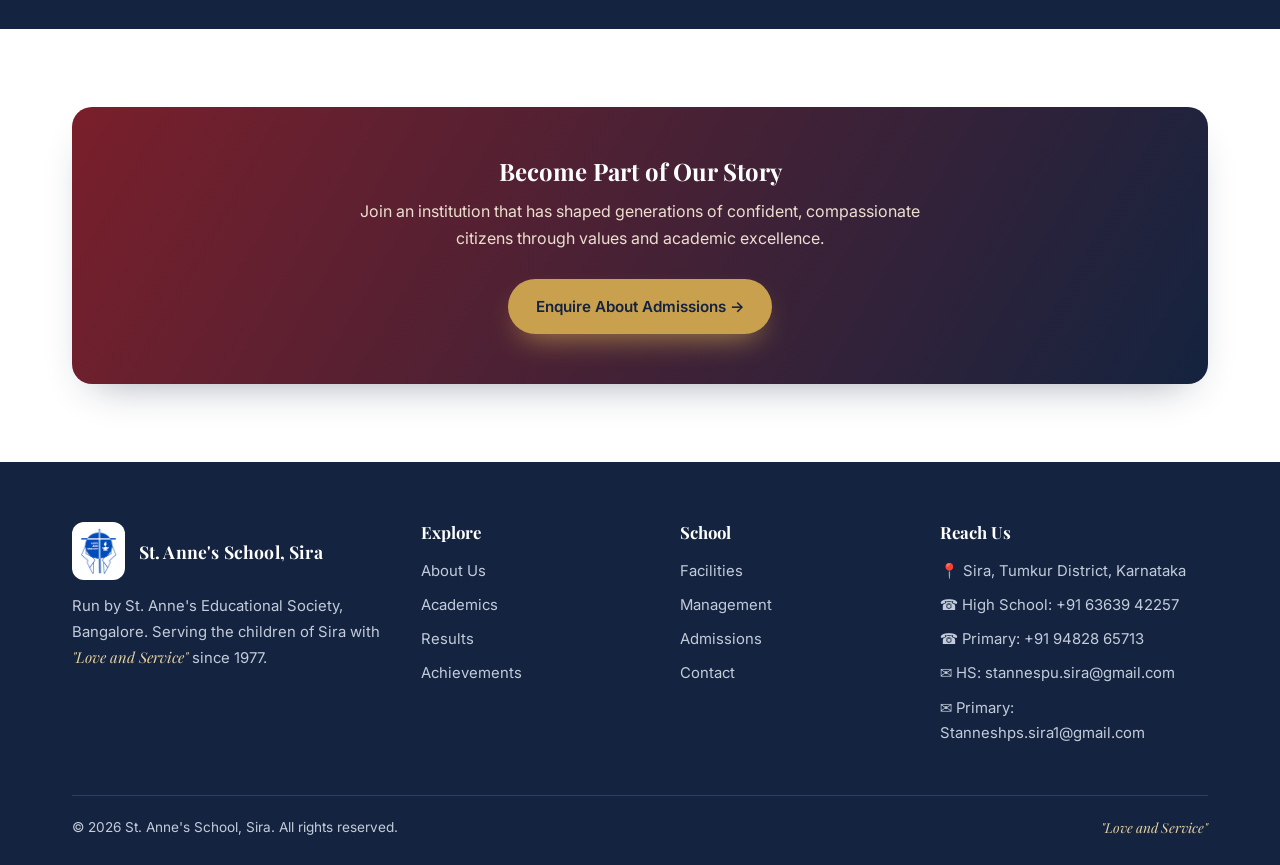
==== commit f4698bf0: "Mobile polish: full-screen hero+stats, circular contact icons on all pages, remove top bar, centered" ====
--- a/about.html
+++ b/about.html
@@ -12,15 +12,14 @@
   <link rel="stylesheet" href="assets/css/style.css" />
 </head>
 <body>
-
-  <div class="topbar">
-    <div class="container">
-      <div class="tb-left">📍 Sira, Tumkur District, Karnataka</div>
-      <div class="tb-right">
-        <a href="tel:+916363942257">☎ +91 63639 42257</a>
-        <a href="mailto:stannespu.sira@gmail.com">✉ stannespu.sira@gmail.com</a>
-      </div>
-    </div>
+  <!-- Floating quick-contact (right side) -->
+  <div class="contact-fab" aria-label="Quick contact">
+    <a href="tel:+916363942257" class="contact-fab-btn cf-call" aria-label="Call St. Anne's School">
+      <span class="cf-ico">&#9742;&#65038;</span><span class="cf-label">+91 63639 42257</span>
+    </a>
+    <a href="https://mail.google.com/mail/?view=cm&amp;fs=1&amp;to=stannespu.sira@gmail.com" target="_blank" rel="noopener" class="contact-fab-btn cf-mail" aria-label="Email St. Anne's School">
+      <span class="cf-ico">&#9993;&#65038;</span><span class="cf-label">stannespu.sira@gmail.com</span>
+    </a>
   </div>
 
   <header class="site-header">
--- a/assets/css/style.css
+++ b/assets/css/style.css
@@ -89,9 +89,57 @@
 .btn-gold { background: var(--gold); color: var(--navy); }
 .btn-gold:hover { background: #d8b566; color: var(--navy); transform: translateY(-2px); }
 .btn-outline { border-color: rgba(255,255,255,.6); color: #fff; }
+/* Nammavidyalaya button: allow the long URL to wrap inside the pill */
+.nv-btn { display: inline-block; text-align: center; white-space: normal; max-width: 100%; }
+.nv-url { color: var(--gold); overflow-wrap: anywhere; word-break: break-word; }
 .btn-outline:hover { background: #fff; color: var(--navy); }
 .btn-ghost { border-color: var(--navy); color: var(--navy); }
 .btn-ghost:hover { background: var(--navy); color: #fff; }
+
+/* ---------- Floating quick-contact (right side, circular) ---------- */
+.contact-fab {
+  position: fixed; right: 16px; top: 50%; transform: translateY(-50%);
+  z-index: 40; display: flex; flex-direction: column; gap: 14px;
+}
+.contact-fab-btn {
+  position: relative;
+  width: 46px; height: 46px; border-radius: 50%;
+  display: grid; place-items: center; text-decoration: none;
+  box-shadow: 0 10px 26px -8px rgba(20,35,63,.6);
+  transition: transform .25s ease, box-shadow .25s ease;
+}
+.contact-fab-btn:hover { transform: translateY(-2px) scale(1.06); box-shadow: 0 14px 32px -8px rgba(20,35,63,.75); }
+.contact-fab-btn .cf-ico { font-size: 1.2rem; line-height: 1; }
+.cf-call .cf-ico { color: #16a34a; }
+.cf-mail .cf-ico { color: #ff5a5a; }
+/* label is a pill tooltip that slides out to the LEFT, so the button stays a clean circle */
+.contact-fab-btn .cf-label {
+  position: absolute; right: calc(100% + 12px); top: 50%;
+  transform: translateY(-50%) translateX(8px);
+  white-space: nowrap; pointer-events: none;
+  background: var(--navy); color: #fff;
+  padding: 9px 15px; border-radius: 999px;
+  font-weight: 600; font-size: .85rem;
+  box-shadow: 0 10px 24px -10px rgba(20,35,63,.7);
+  opacity: 0; transition: opacity .3s ease, transform .3s ease;
+  /* auto reveal twice on load, then hide — still shows on hover */
+  animation: cfPulse 1.1s ease-in-out 0.8s 2;
+}
+.contact-fab:hover .cf-label { opacity: 1; transform: translateY(-50%) translateX(0); }
+@keyframes cfPulse {
+  0%   { opacity: 0; transform: translateY(-50%) translateX(8px); }
+  25%  { opacity: 1; transform: translateY(-50%) translateX(0); }
+  65%  { opacity: 1; transform: translateY(-50%) translateX(0); }
+  100% { opacity: 0; transform: translateY(-50%) translateX(8px); }
+}
+.cf-call { background: var(--gold); }
+.cf-mail { background: linear-gradient(135deg, var(--navy), var(--maroon)); }
+@media (max-width: 760px) {
+  .contact-fab { right: 12px; gap: 12px; }
+  .contact-fab-btn { width: 42px; height: 42px; }
+  .contact-fab-btn .cf-ico { font-size: 1.1rem; }
+  .contact-fab-btn .cf-label { font-size: .8rem; padding: 8px 13px; }
+}
 
 /* ---------- Top bar ---------- */
 .topbar {
@@ -202,7 +250,7 @@
 @keyframes heroRise { from { opacity: 0; transform: translateY(24px); } to { opacity: 1; transform: none; } }
 
 .hero .hero-eyebrow {
-  position: relative; overflow: hidden;
+  position: relative; overflow: hidden; white-space: nowrap;
   background: linear-gradient(135deg, #e0bf73 0%, var(--gold) 48%, #b8862f 100%);
   border: 1px solid rgba(255,255,255,.6);
   color: var(--navy); font-weight: 700; letter-spacing: .04em; font-size: .9rem;
@@ -269,9 +317,19 @@
 .chip .dot { width: 8px; height: 8px; border-radius: 50%; background: var(--gold); box-shadow: 0 0 0 4px rgba(200,160,78,.25); }
 
 @media (max-width: 760px) {
-  .hero-crest { width: 300px; height: 300px; right: -110px; opacity: .08; }
-  .hero-stats { max-width: none; }
-  .hstat { flex: 1 1 45%; }
+  .hero-crest { display: none; }
+  /* cropped background video on mobile — left of centre */
+  .hero-video { object-position: 33% center; }
+  /* hide the hero glass stats on mobile — same numbers show in the navy section below */
+  .hero-stats { display: none; }
+  .hero .hero-eyebrow { font-size: clamp(.56rem, 2.9vw, .72rem); padding: 5px 12px; letter-spacing: .02em; align-self: flex-start; }
+  .hero-cta { gap: 8px; margin-top: 18px; }
+  .hero-cta .btn { padding: 8px 15px; font-size: .8rem; }
+  .hero-stats { margin-top: 18px; }
+  .hstat { flex: 1 1 45%; padding: 8px 12px; }
+  .hstat .n { font-size: 1.15rem; }
+  .hstat .n i { font-size: .72rem; }
+  .hstat .l { font-size: .58rem; margin-top: 2px; letter-spacing: .04em; }
   .hstat:nth-child(2) { border-right: none; }
   .hstat:nth-child(1), .hstat:nth-child(2) { border-bottom: 1px solid rgba(255,255,255,.12); }
   .hero-scroll { display: none; }
@@ -443,6 +501,8 @@
 .photo-badge .small { font-size: .62rem; letter-spacing: .12em; text-transform: uppercase; color: #e6ebf4; margin-top: 2px; }
 
 @media (max-width: 760px) {
+  /* stack the footer to a single column so long emails/numbers fit */
+  .footer-grid { grid-template-columns: 1fr; gap: 30px; }
   /* show the school photo first (visual-first) on mobile */
   .welcome-split .photo-feature { order: -1; margin: 8px 6px 30px 0; }
   .photo-feature { padding: 20px 8px 0 0; }
@@ -706,7 +766,7 @@
 .site-footer a { color: #c3ccda; }
 .site-footer a:hover { color: var(--gold); }
 .foot-links { list-style: none; }
-.foot-links li { margin-bottom: 9px; font-size: .93rem; }
+.foot-links li { margin-bottom: 9px; font-size: .93rem; overflow-wrap: anywhere; }
 .foot-brand { display: flex; gap: 14px; align-items: center; margin-bottom: 14px; }
 .foot-brand .crest {
   height: 58px; width: auto; display: block;
@@ -731,6 +791,10 @@
   .footer-grid { grid-template-columns: 1fr 1fr; }
   .stats { grid-template-columns: repeat(2, 1fr); }
 }
+/* stack the footer to one column on phones (placed after the 960px rule so it wins) */
+@media (max-width: 640px) {
+  .footer-grid { grid-template-columns: 1fr; gap: 30px; }
+}
 @media (max-width: 1220px) {
   /* backdrop-filter on the header would create a containing block that traps the
      fixed off-canvas menu inside the header — disable it so the menu fills the screen */
@@ -738,7 +802,7 @@
   .nav-links {
     position: fixed; inset: 0 0 0 20%;
     flex-direction: column; align-items: stretch; justify-content: flex-start;
-    gap: 0; padding: 116px 0 72px; overflow-y: auto;
+    gap: 0; padding: 74px 0 56px; overflow-y: auto;
     background: linear-gradient(165deg, #1f3357 0%, #14233f 55%, #0d1830 100%);
     counter-reset: navi;
     /* clip-path wipe keeps the panel inside the viewport (no horizontal overflow)
@@ -791,14 +855,48 @@
   .nav-toggle.open span:nth-child(1) { transform: translateY(7px) rotate(45deg); }
   .nav-toggle.open span:nth-child(2) { opacity: 0; }
   .nav-toggle.open span:nth-child(3) { transform: translateY(-7px) rotate(-45deg); }
+  /* mobile/tablet header: logo pinned left, name + tagline centred, compact */
+  .nav { position: relative; justify-content: center; padding: 8px 16px; }
+  .nav-toggle { position: absolute; right: 16px; top: 50%; transform: translateY(-50%); }
+  .brand { position: relative; width: 100%; justify-content: center; gap: 0; text-align: center; }
+  .brand .crest { position: absolute; left: 0; top: 50%; transform: translateY(-50%); height: 40px; }
+  .brand:hover .crest { transform: translateY(-50%) scale(1.06); }
+  .brand > span { display: inline-flex; flex-direction: column; align-items: center; gap: 2px; }
+  .brand > span br { display: none; }
+  .site-header .brand-name { font-size: 1.12rem; letter-spacing: .005em; }
+  .site-header .brand-sub {
+    position: relative; padding-top: 3px; letter-spacing: .2em; font-size: .6rem;
+  }
+  .site-header .brand-sub::before {
+    content: ""; position: absolute; top: 0; left: 50%; transform: translateX(-50%);
+    width: 26px; height: 2px; border-radius: 2px;
+    background: linear-gradient(90deg, transparent, var(--gold), transparent);
+  }
   .nav-cta { display: none; }
   .topbar .tb-left { display: none; }
   .topbar .container { justify-content: center; }
   .section { padding: 56px 0; }
-  .hero-inner { padding: 60px 20px 70px; }
-  .hero h1 { font-size: clamp(1.9rem, 8vw, 2.6rem); }
+  /* compact hero so the video + the stats below share the first screen */
+  .hero { min-height: calc(100svh - 230px); }
+  .hero-inner {
+    min-height: calc(100svh - 230px);
+    display: flex; flex-direction: column; justify-content: center;
+    padding: 22px 18px 26px;
+  }
+  .hero-cta { gap: 8px; margin-top: 18px; }
+  /* darker overlay on mobile so the white heading stays readable over the bright video */
+  .hero::before {
+    background:
+      linear-gradient(180deg, rgba(9,13,24,.74) 0%, rgba(11,18,34,.5) 46%, rgba(9,13,24,.66) 100%);
+  }
+  .hero h1 { font-size: clamp(1.3rem, 5.4vw, 1.8rem); margin: 10px 0 9px; text-shadow: 0 2px 14px rgba(6,10,20,.85); }
+  .hero p { font-size: .88rem; line-height: 1.48; text-shadow: 0 1px 10px rgba(6,10,20,.8); }
   .grid-2, .grid-3, .grid-4 { grid-template-columns: 1fr; }
-  .stats { grid-template-columns: repeat(2, 1fr); }
+  /* compact count-up stats that sit just under the hero in the first screen */
+  #welcome.section.navy { padding: 18px 0 22px; min-height: 0; }
+  .stats { grid-template-columns: repeat(2, 1fr); gap: 14px 16px; }
+  .stat .num { font-size: 1.5rem; }
+  .stat .lbl { font-size: .64rem; letter-spacing: .05em; }
   .cta-band { padding: 36px 24px; }
   .rung { flex-direction: column; align-items: flex-start; gap: 6px; }
   .rung .stage { min-width: auto; }
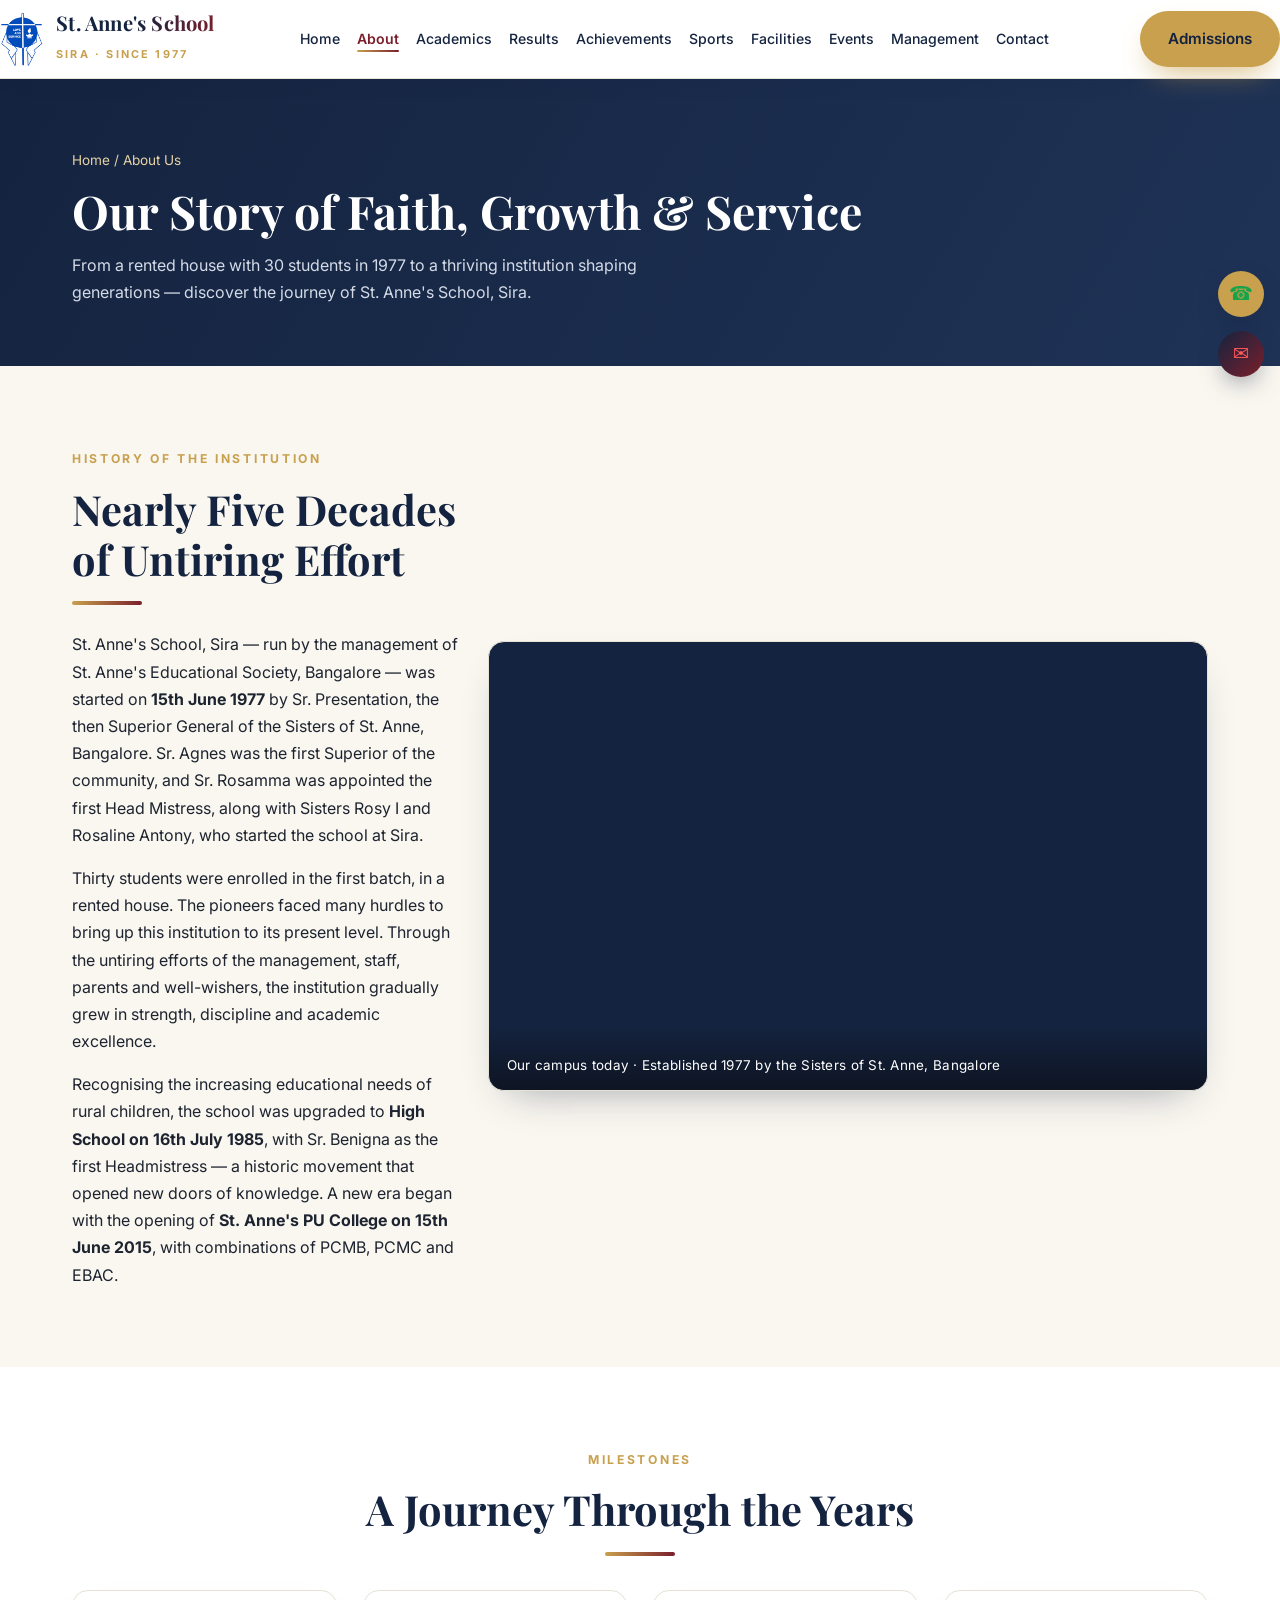
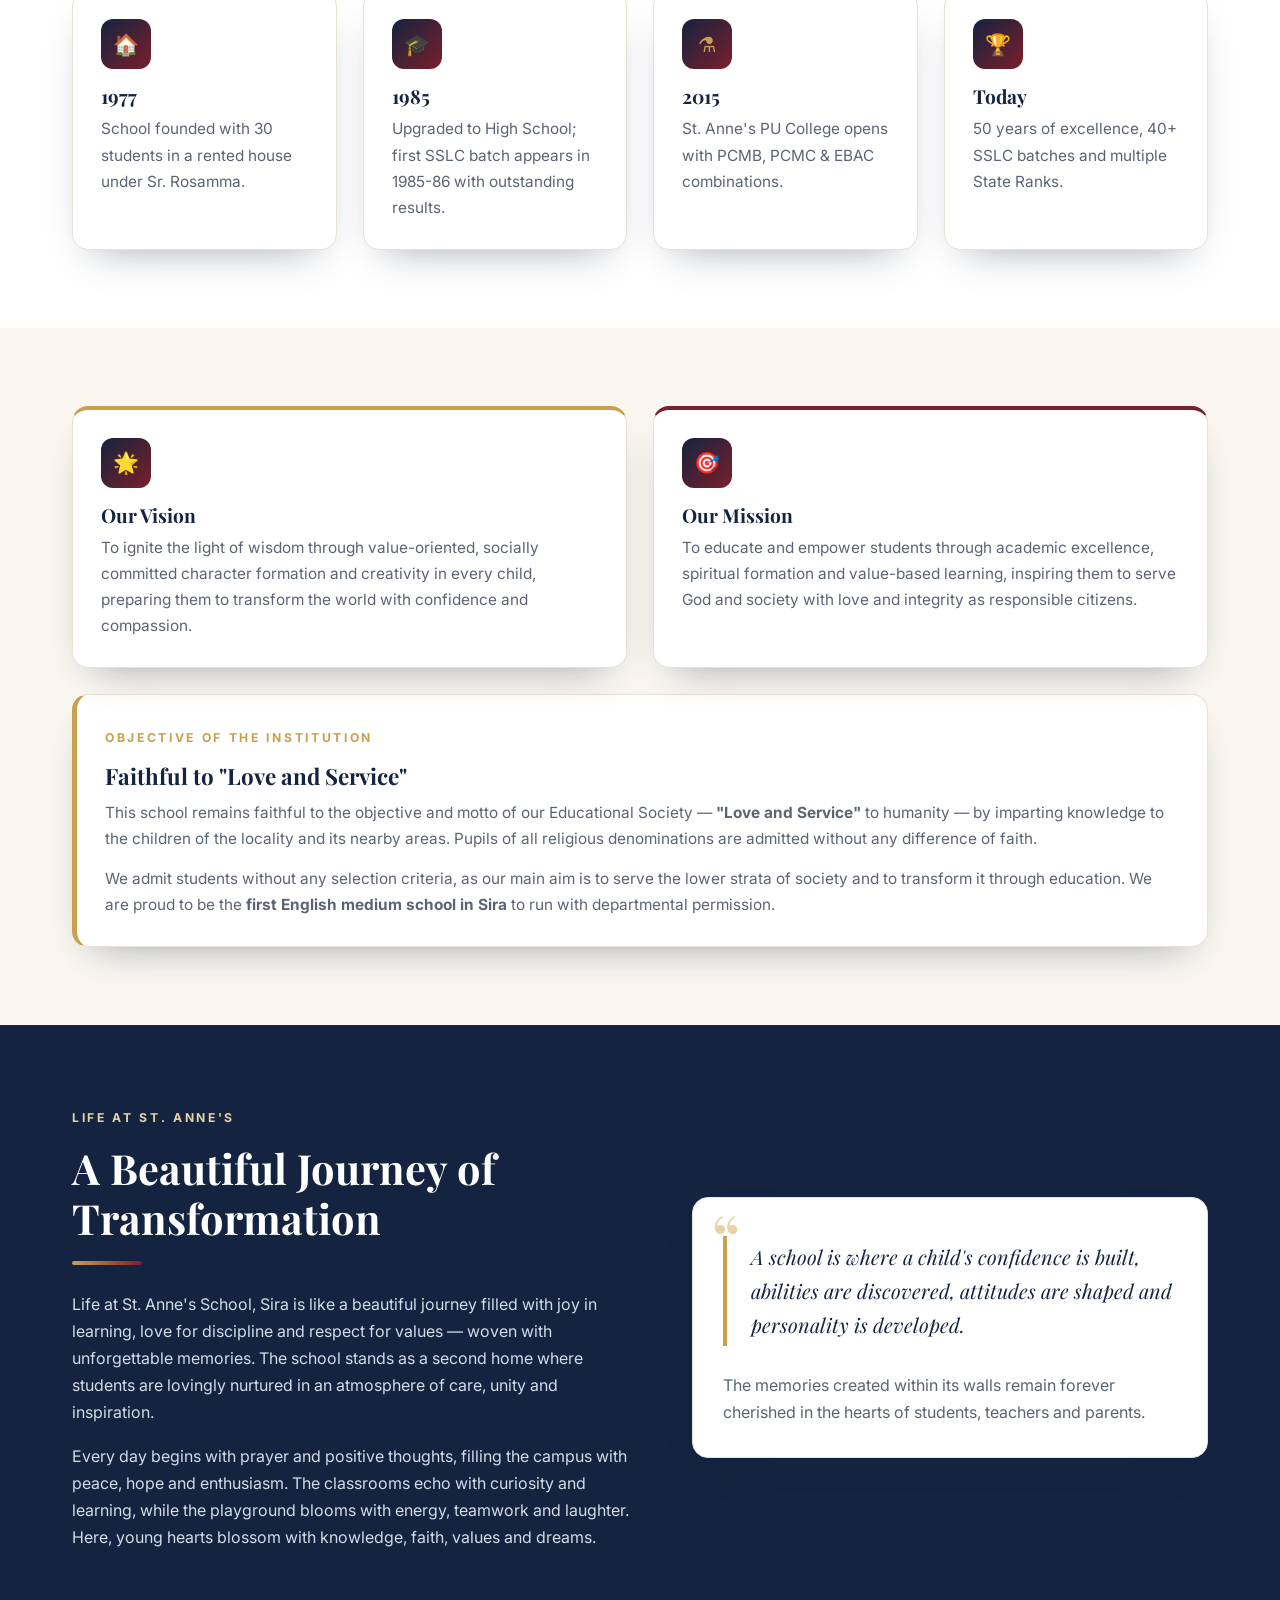
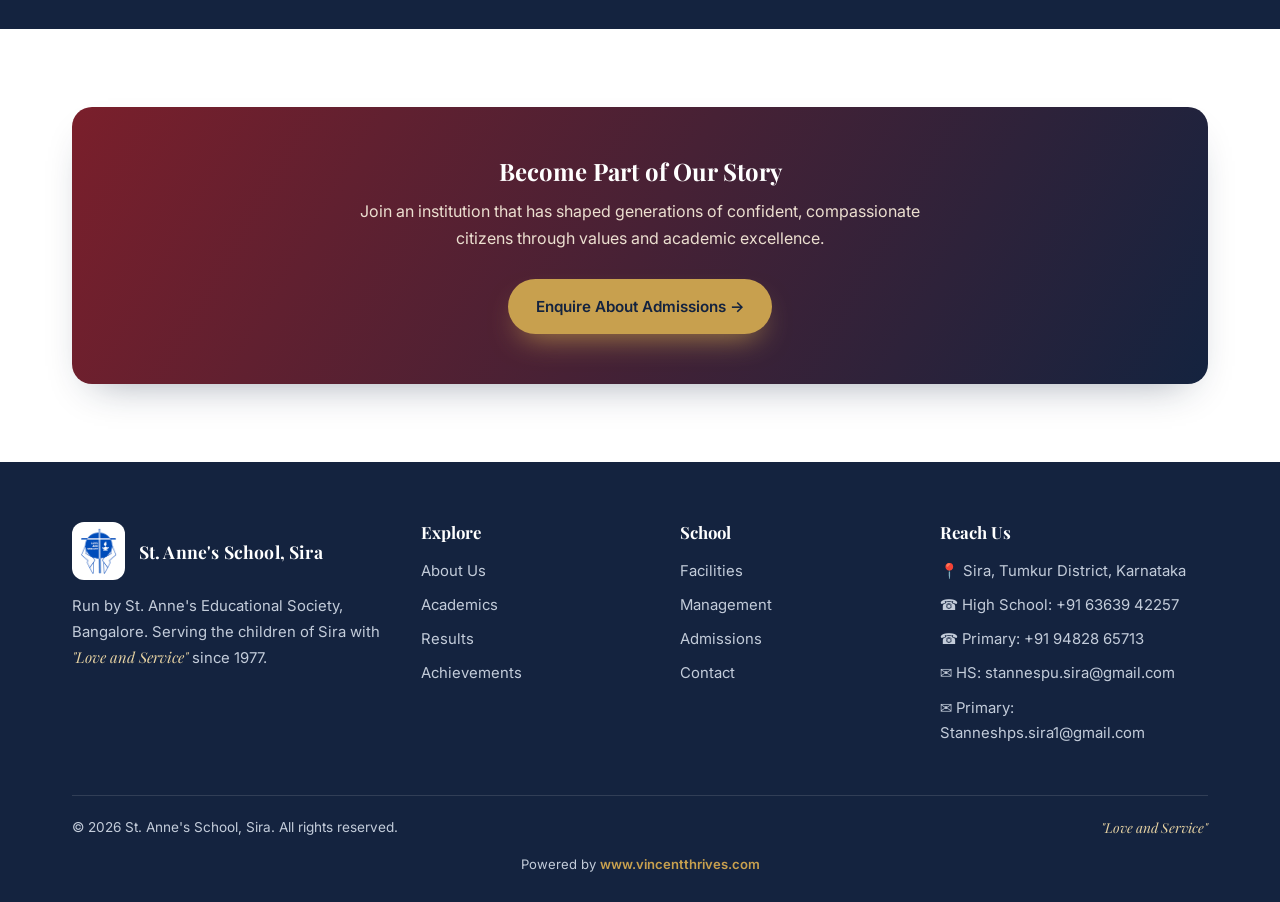
==== commit 0a4bb475: "Full-width hero on all breakpoints, footer 'Powered by vincentthrives.com' link, layout/spacing/icon" ====
--- a/about.html
+++ b/about.html
@@ -188,6 +188,7 @@
         <span>© <span data-year>2026</span> St. Anne's School, Sira. All rights reserved.</span>
         <span class="motto">"Love and Service"</span>
       </div>
+      <div class="footer-credit">Powered by <a href="https://www.vincentthrives.com" target="_blank" rel="noopener">www.vincentthrives.com</a></div>
     </div>
   </footer>
 
--- a/assets/css/style.css
+++ b/assets/css/style.css
@@ -98,7 +98,7 @@
 
 /* ---------- Floating quick-contact (right side, circular) ---------- */
 .contact-fab {
-  position: fixed; right: 16px; top: 50%; transform: translateY(-50%);
+  position: fixed; right: 16px; top: 36%; transform: translateY(-50%);
   z-index: 40; display: flex; flex-direction: column; gap: 14px;
 }
 .contact-fab-btn {
@@ -135,7 +135,7 @@
 .cf-call { background: var(--gold); }
 .cf-mail { background: linear-gradient(135deg, var(--navy), var(--maroon)); }
 @media (max-width: 760px) {
-  .contact-fab { right: 12px; gap: 12px; }
+  .contact-fab { right: 12px; gap: 12px; top: 48%; }
   .contact-fab-btn { width: 42px; height: 42px; }
   .contact-fab-btn .cf-ico { font-size: 1.1rem; }
   .contact-fab-btn .cf-label { font-size: .8rem; padding: 8px 13px; }
@@ -208,6 +208,7 @@
 .hero {
   position: relative; color: #fff; overflow: hidden; isolation: isolate;
   background: var(--navy);
+  min-height: calc(100svh - 84px); /* fill the screen below the header (mobile overrides this) */
 }
 /* auto-rotating background slideshow */
 .hero-slides { position: absolute; inset: 0; z-index: 0; }
@@ -243,14 +244,17 @@
   filter: brightness(0) invert(1);
 }
 .hero-inner {
-  position: relative; z-index: 2; padding: 104px 22px 116px;
-  max-width: calc(820px + 44px);
+  position: relative; z-index: 2;
+  padding: 30px clamp(20px, 4vw, 60px) 34px;
+  width: 100%; max-width: none;
+  min-height: calc(100svh - 84px); /* fill the screen below the header (mobile overrides this) */
+  display: flex; flex-direction: column; justify-content: flex-start;
   animation: heroRise .9s cubic-bezier(.2,.7,.2,1) both;
 }
 @keyframes heroRise { from { opacity: 0; transform: translateY(24px); } to { opacity: 1; transform: none; } }
 
 .hero .hero-eyebrow {
-  position: relative; overflow: hidden; white-space: nowrap;
+  position: relative; overflow: hidden; white-space: nowrap; align-self: flex-start;
   background: linear-gradient(135deg, #e0bf73 0%, var(--gold) 48%, #b8862f 100%);
   border: 1px solid rgba(255,255,255,.6);
   color: var(--navy); font-weight: 700; letter-spacing: .04em; font-size: .9rem;
@@ -284,17 +288,21 @@
   border-radius: 3px;
 }
 .hero p { font-size: 1.14rem; color: #eef1f7; max-width: 640px; text-shadow: 0 1px 10px rgba(8,12,22,.35); }
-.hero-cta { display: flex; flex-wrap: wrap; gap: 14px; margin-top: 32px; }
+.hero-cta { display: flex; flex-wrap: wrap; gap: 14px; margin-top: auto; }
+/* Nammavidyalaya link on top (full width); Enquire + Discover share one line below */
+.hero-cta .btn:nth-child(3) { order: -1; flex: 0 0 100%; }
+.hero-cta .btn:nth-child(1),
+.hero-cta .btn:nth-child(2) { flex: 1 1 0; justify-content: center; text-align: center; }
 .btn-gold { box-shadow: 0 14px 30px -12px rgba(200,160,78,.8); }
 
-/* glass stat bar */
+/* glass stat bar — hidden; the count-up stats below the hero are used instead */
 .hero-stats {
-  display: flex; flex-wrap: wrap; gap: 0; margin-top: 40px;
+  display: none; flex-wrap: wrap; gap: 0; margin-top: 40px;
   background: rgba(255,255,255,.08); border: 1px solid rgba(255,255,255,.16);
   border-radius: 16px; backdrop-filter: blur(6px); -webkit-backdrop-filter: blur(6px);
   overflow: hidden; max-width: 660px;
 }
-.hstat { flex: 1 1 130px; padding: 18px 20px; border-right: 1px solid rgba(255,255,255,.12); }
+.hstat { flex: 1 1 130px; padding: 18px 20px; border-right: 1px solid rgba(255,255,255,.12); text-align: center; }
 .hstat:last-child { border-right: none; }
 .hstat .n { display: block; font-family: "Playfair Display", serif; font-size: 1.9rem; font-weight: 700; color: var(--gold); line-height: 1; }
 .hstat .n i { font-style: normal; font-size: 1rem; }
@@ -778,6 +786,9 @@
   display: flex; justify-content: space-between; gap: 12px; flex-wrap: wrap; font-size: .85rem;
 }
 .motto { font-family: "Playfair Display", serif; font-style: italic; color: var(--gold-soft); }
+.footer-credit { margin-top: 14px; text-align: center; font-size: .82rem; color: #c3ccda; }
+.footer-credit a { color: var(--gold); font-weight: 600; text-decoration: none; }
+.footer-credit a:hover { text-decoration: underline; }
 
 /* ---------- Reveal animation ---------- */
 .reveal { opacity: 0; transform: translateY(22px); transition: opacity .6s ease, transform .6s ease; }
@@ -880,10 +891,19 @@
   .hero { min-height: calc(100svh - 230px); }
   .hero-inner {
     min-height: calc(100svh - 230px);
-    display: flex; flex-direction: column; justify-content: center;
-    padding: 22px 18px 26px;
-  }
-  .hero-cta { gap: 8px; margin-top: 18px; }
+    display: flex; flex-direction: column; justify-content: flex-start;
+    padding: 12px 18px 30px;
+  }
+  /* push the buttons to the bottom of the hero (just above the navy banner) so more video shows */
+  .hero-cta { gap: 8px; margin-top: auto; flex-wrap: wrap; }
+  /* Nammavidyalaya link on top (full width); Enquire + Discover share one line below */
+  .hero-cta .btn:nth-child(3) { order: -1; flex: 0 0 100%; }
+  .hero-cta .btn:nth-child(1),
+  .hero-cta .btn:nth-child(2) { flex: 1 1 0; justify-content: center; text-align: center; }
+  /* chip hugs its text (flex hero would otherwise stretch it full width) */
+  .hero .hero-eyebrow { align-self: flex-start; }
+  /* centre the hero glass stats */
+  .hstat { text-align: center; }
   /* darker overlay on mobile so the white heading stays readable over the bright video */
   .hero::before {
     background:
